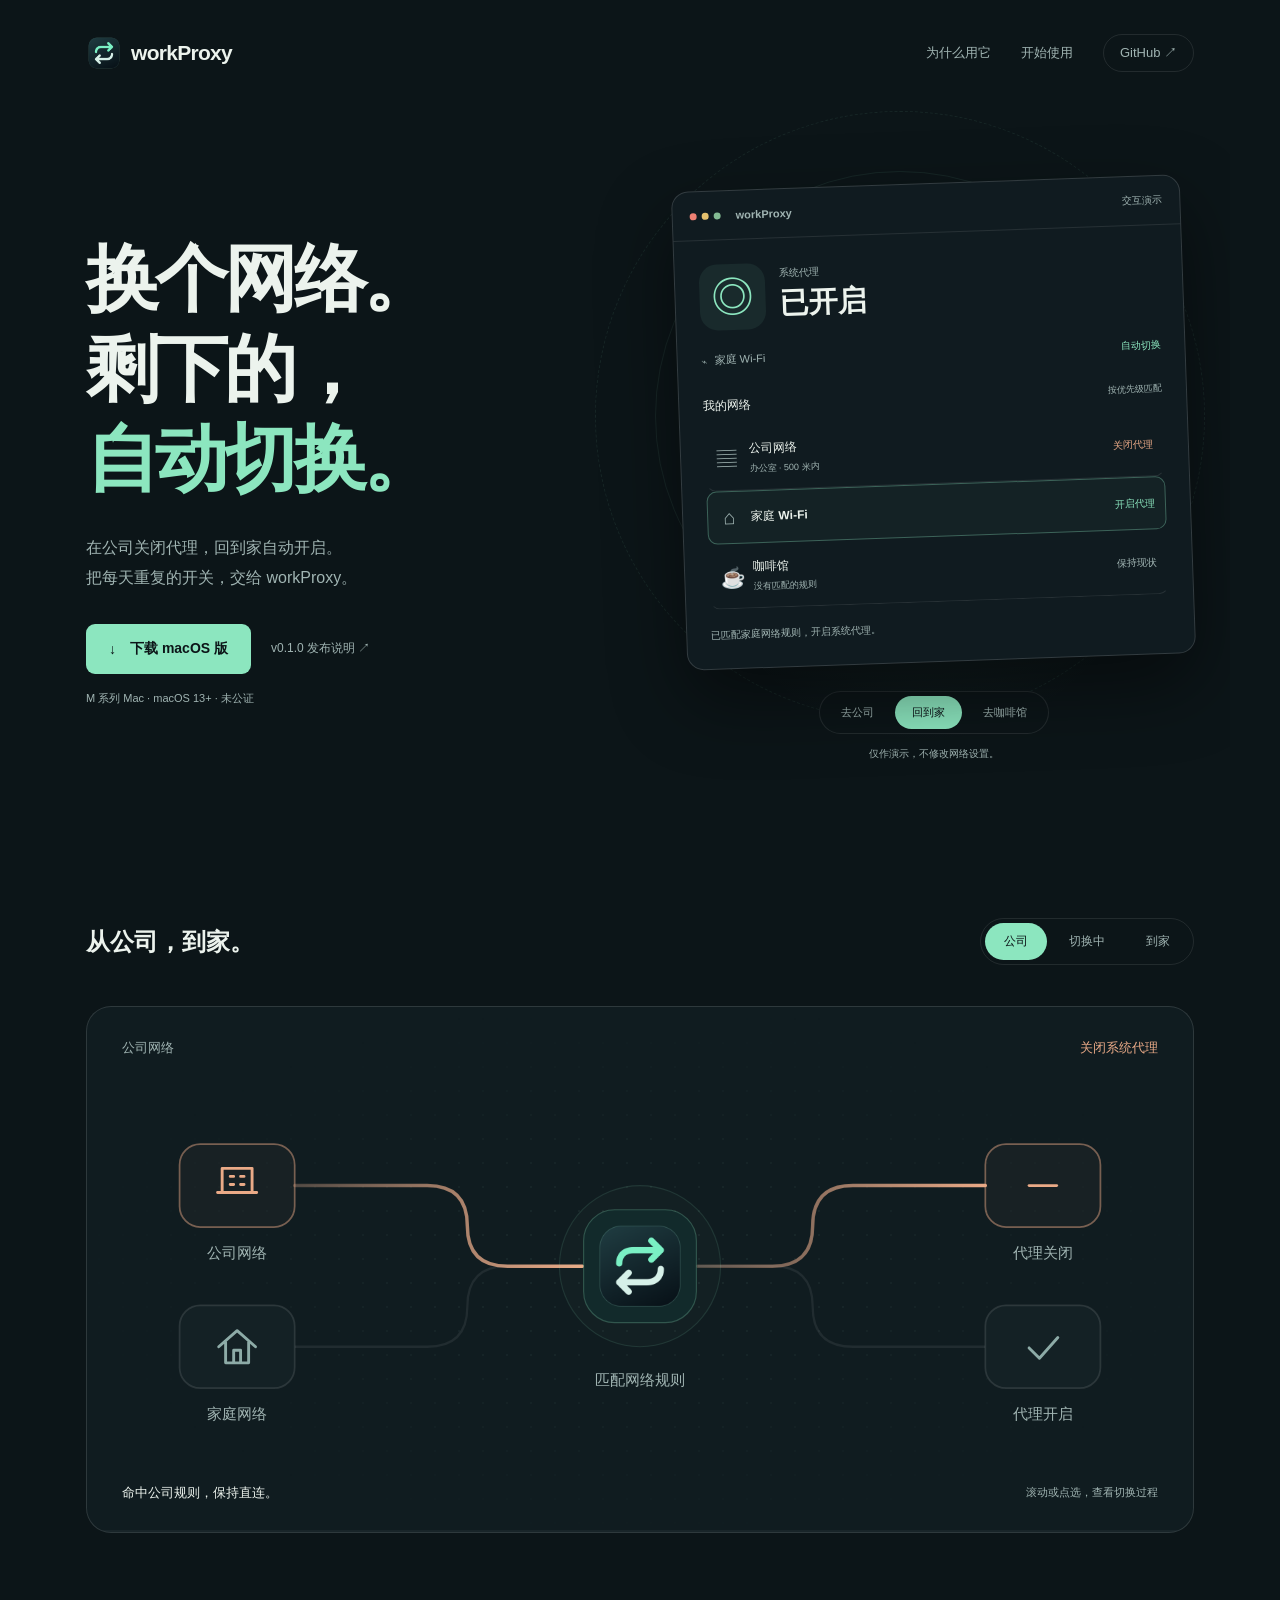
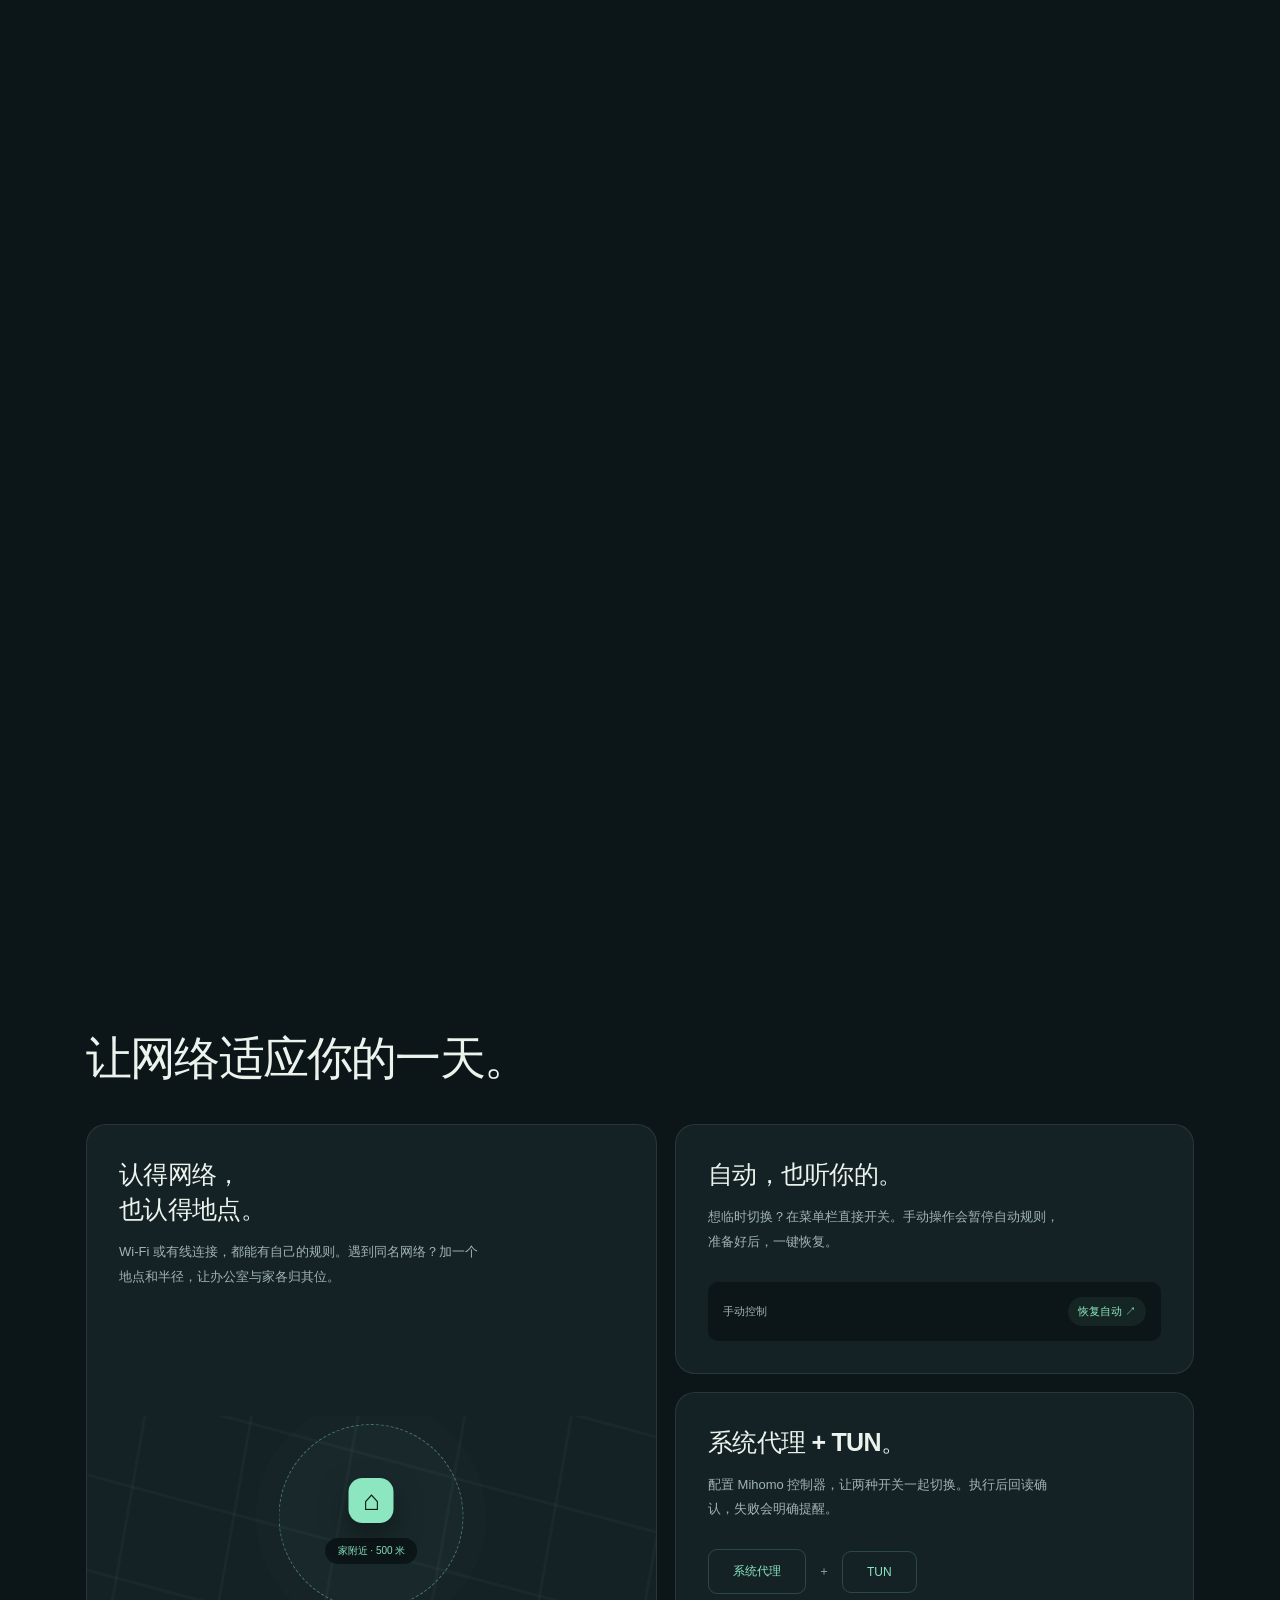
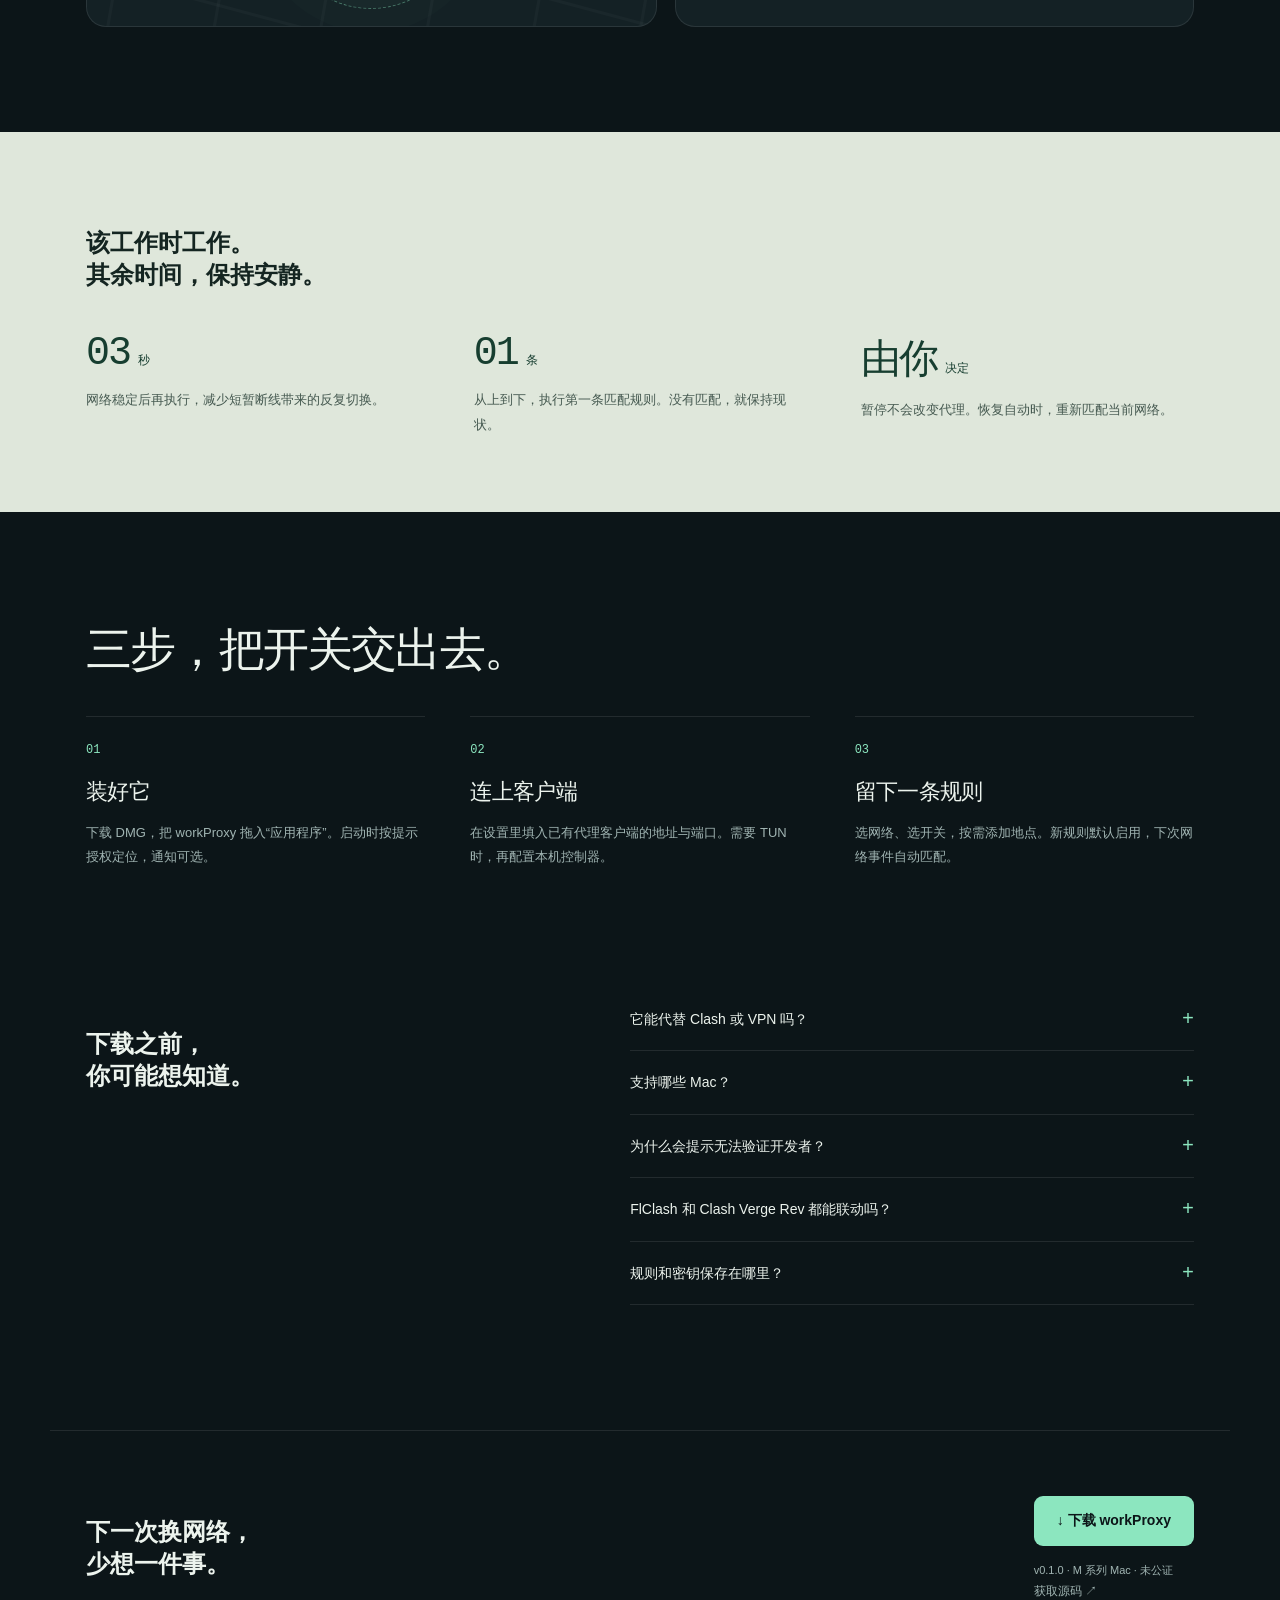
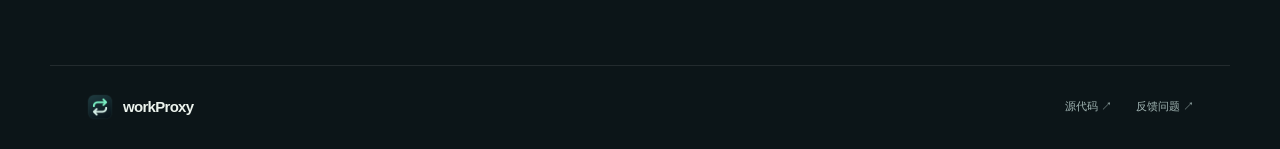
==== site/index.html @ 4f40538f "feat: add scroll-driven network switching illustration" ====
<!doctype html>
<html lang="zh-CN">
<head>
<meta charset="utf-8">
<meta name="viewport" content="width=device-width, initial-scale=1">
<meta name="theme-color" content="#0c1518">
<meta name="description" content="workProxy：按 Wi-Fi、有线网络与地点规则自动切换 macOS 系统代理。原生菜单栏工具，支持可选 Mihomo TUN 联动。">
<meta property="og:title" content="workProxy — 换个网络，代理自动切换">
<meta property="og:description" content="从公司到家，把重复的代理开关交给 Mac。">
<meta property="og:type" content="website">
<title>workProxy — 换个网络，代理自动切换</title>
<link rel="icon" href="./icon.png">
<link rel="stylesheet" href="./style.css">
<script src="./app.js" defer></script>
</head>
<body>
<a class="skip" href="#main">跳至正文</a>
<header class="nav wrap">
<a class="brand" href="./"><img src="./icon.png" width="36" height="36" alt="">workProxy</a>
<nav aria-label="主导航"><a href="#features">为什么用它</a><a href="#start">开始使用</a><a class="github" href="https://github.com/sawyerfeng/workProxy">GitHub <span aria-hidden="true">↗</span></a></nav>
</header>
<main id="main">
<section class="hero wrap">
<div class="hero-copy">

<h1>换个网络。<br>剩下的，<br><em>自动切换。</em></h1>
<p class="intro">在公司关闭代理，回到家自动开启。<br>把每天重复的开关，交给 workProxy。</p>
<div class="actions"><a class="button primary" href="https://github.com/sawyerfeng/workProxy/releases/download/v0.1.0/workProxy-0.1.0-macos-arm64.dmg"><span aria-hidden="true">↓</span> 下载 macOS 版</a><a class="text-link" href="https://github.com/sawyerfeng/workProxy/releases/tag/v0.1.0">v0.1.0 发布说明 ↗</a></div>
<p class="download-note">M 系列 Mac · macOS 13+ · 未公证</p>
</div>
<div class="hero-demo">
<div class="orbit orbit-one"></div><div class="orbit orbit-two"></div>
<div class="app-window">
<div class="window-title"><span class="traffic" aria-hidden="true"><i></i><i></i><i></i></span><span>workProxy</span><span class="demo-tag">交互演示</span></div>
<div class="window-content">
<div class="connection">
<div class="network-symbol" aria-hidden="true">◎</div>
<div><span class="tiny">系统代理</span><strong id="proxy-state" aria-live="polite">已开启</strong></div>

</div>
<div class="network-line"><span aria-hidden="true">⌁</span> <span id="network-name">家庭 Wi-Fi</span><span class="automatic">自动切换</span></div>
<div class="rules-title"><span>我的网络</span><span>按优先级匹配</span></div>
<div class="rule" data-rule="office"><span class="rule-icon" aria-hidden="true">▤</span><div><strong>公司网络</strong><small>办公室 · 500 米内</small></div><span class="rule-action off">关闭代理</span></div>
<div class="rule active" data-rule="home"><span class="rule-icon" aria-hidden="true">⌂</span><div><strong>家庭 Wi-Fi</strong></div><span class="rule-action">开启代理</span></div>
<div class="rule" data-rule="cafe"><span class="rule-icon" aria-hidden="true">☕</span><div><strong>咖啡馆</strong><small>没有匹配的规则</small></div><span class="rule-action neutral">保持现状</span></div>
<div class="demo-result" id="demo-result">已匹配家庭网络规则，开启系统代理。</div>
</div>
</div>
<div class="scene-picker" role="group" aria-label="切换演示网络">
<button data-scene="office" aria-pressed="false">去公司</button><button data-scene="home" aria-pressed="true">回到家</button><button data-scene="cafe" aria-pressed="false">去咖啡馆</button>
</div>
<p class="demo-note">仅作演示，不修改网络设置。</p>
</div>
</section>
<section class="journey" aria-label="网络自动切换过程">
<div class="journey-sticky wrap">
<div class="journey-heading"><h2>从公司，到家。</h2><div class="journey-controls" role="group" aria-label="演示阶段"><button data-phase="0" aria-pressed="true">公司</button><button data-phase="1" aria-pressed="false">切换中</button><button data-phase="2" aria-pressed="false">到家</button></div></div>
<div class="journey-panel" data-stage="0">
<div class="journey-grid" aria-hidden="true"></div>
<div class="journey-caption"><span id="journey-label">公司网络</span><strong id="journey-state" aria-live="polite">关闭系统代理</strong></div>
<svg class="route-diagram" viewBox="0 0 900 320" role="img" aria-label="网络连接经规则匹配，切换系统代理状态">
<defs>
<linearGradient id="route-mint"><stop stop-color="#8ce6bf" stop-opacity=".25"/><stop offset="1" stop-color="#8ce6bf"/></linearGradient>
<linearGradient id="route-coral"><stop stop-color="#eaaa87" stop-opacity=".25"/><stop offset="1" stop-color="#eaaa87"/></linearGradient>
</defs>
<g fill="none" stroke="#ffffff12" stroke-width="2">
<path d="M150 90H265Q300 90 300 125V125Q300 160 335 160H400"/>
<path d="M150 230H265Q300 230 300 195V195Q300 160 335 160H400"/>
<path d="M500 160H565Q600 160 600 125V125Q600 90 635 90H750"/>
<path d="M500 160H565Q600 160 600 195V195Q600 230 635 230H750"/>
</g>
<g fill="none" stroke-width="3" stroke-linecap="round">
<path class="route-lit office-route" pathLength="1" d="M150 90H265Q300 90 300 125V125Q300 160 335 160H400"/>
<path class="route-lit home-route" pathLength="1" d="M150 230H265Q300 230 300 195V195Q300 160 335 160H400"/>
<path class="route-lit off-route" pathLength="1" d="M500 160H565Q600 160 600 125V125Q600 90 635 90H750"/>
<path class="route-lit on-route" pathLength="1" d="M500 160H565Q600 160 600 195V195Q600 230 635 230H750"/>
</g>
<g class="diagram-node office-node"><rect x="50" y="54" width="100" height="72" rx="18"/><path d="M87 96V75H113V96M83 96H117M94 82H97M103 82H106M94 89H97M103 89H106"/><text x="100" y="153">公司网络</text></g>
<g class="diagram-node home-node"><rect x="50" y="194" width="100" height="72" rx="18"/><path d="M84 230L100 216L116 230M90 226V244H110V226M97 244V233H103V244"/><text x="100" y="293">家庭网络</text></g>
<circle class="core-halo" cx="450" cy="160" r="70"/>
<circle class="core-progress" cx="450" cy="160" r="68" pathLength="1"/>
<rect class="core-box" x="401" y="111" width="98" height="98" rx="27"/>
<image href="./icon.png" x="409" y="119" width="82" height="82"/>
<text class="core-label" x="450" y="263">匹配网络规则</text>
<g class="diagram-node off-node"><rect x="750" y="54" width="100" height="72" rx="18"/><path d="M788 90H812"/><text x="800" y="153">代理关闭</text></g>
<g class="diagram-node on-node"><rect x="750" y="194" width="100" height="72" rx="18"/><path d="M788 231L797 240L813 222"/><text x="800" y="293">代理开启</text></g>
</svg>
<div class="journey-bottom"><p id="journey-detail">命中公司规则，保持直连。</p><span>滚动或点选，查看切换过程</span></div>
<div class="journey-track"><span></span></div>
</div>
</div>
</section>
<section id="features" class="features wrap section">
<div class="section-heading"><h2>让网络适应你的一天。</h2></div>
<div class="feature-grid">
<article class="feature large"><h3>认得网络，<br>也认得地点。</h3><p>Wi-Fi 或有线连接，都能有自己的规则。遇到同名网络？加一个地点和半径，让办公室与家各归其位。</p><div class="map-art" aria-hidden="true"><div class="map-radius"></div><span class="map-pin">⌂</span><span class="map-label">家附近 · 500 米</span><span class="map-road road-a"></span><span class="map-road road-b"></span></div></article>
<article class="feature"><h3>自动，也听你的。</h3><p>想临时切换？在菜单栏直接开关。手动操作会暂停自动规则，准备好后，一键恢复。</p><div class="control-art" aria-hidden="true"><span>手动控制</span><span class="pill">恢复自动 ↗</span></div></article>
<article class="feature"><h3>系统代理 + TUN。</h3><p>配置 Mihomo 控制器，让两种开关一起切换。执行后回读确认，失败会明确提醒。</p><div class="tun-art" aria-hidden="true"><span>系统代理</span><i>＋</i><span>TUN</span></div></article>
</div>
</section>
<section class="quiet-band">
<div class="wrap quiet-content"><h2>该工作时工作。<br><span>其余时间，保持安静。</span></h2><div class="quiet-facts"><p><b>03<span>秒</span></b>网络稳定后再执行，减少短暂断线带来的反复切换。</p><p><b>01<span>条</span></b>从上到下，执行第一条匹配规则。没有匹配，就保持现状。</p><p><b>由你<span>决定</span></b>暂停不会改变代理。恢复自动时，重新匹配当前网络。</p></div></div>
</section>
<section id="start" class="section wrap start">
<div class="section-heading"><h2>三步，把开关交出去。</h2></div>
<ol class="steps"><li><span>01</span><h3>装好它</h3><p>下载 DMG，把 workProxy 拖入“应用程序”。启动时按提示授权定位，通知可选。</p></li><li><span>02</span><h3>连上客户端</h3><p>在设置里填入已有代理客户端的地址与端口。需要 TUN 时，再配置本机控制器。</p></li><li><span>03</span><h3>留下一条规则</h3><p>选网络、选开关，按需添加地点。新规则默认启用，下次网络事件自动匹配。</p></li></ol>
</section>
<section class="faq wrap section">
<div><h2>下载之前，<br>你可能想知道。</h2></div>
<div class="questions">
<details><summary>它能代替 Clash 或 VPN 吗？</summary><p>不能。workProxy 是开关与规则工具，需要配合已有代理客户端使用，不提供节点、订阅或代理服务器。</p></details>
<details><summary>支持哪些 Mac？</summary><p>当前 DMG 面向 Apple Silicon（M 系列），部署目标为 macOS 13+。Intel 可尝试源码构建，但尚未实机验证。最低系统版本、首次授权及真实 TUN 网络切换仍需更多实测。</p></details>
<details><summary>为什么会提示无法验证开发者？</summary><p>当前版本使用本机临时签名，没有 Developer ID 签名和 Apple 公证，首次打开可能被 macOS 拦截。请阅读发布说明，确认下载来源后再决定是否安装。</p></details>
<details><summary>FlClash 和 Clash Verge Rev 都能联动吗？</summary><p>使用通用 Mihomo HTTP API。需在客户端启用本机控制器，并填写正确密钥。Clash Verge Rev 尚未实机验证；客户端重启或重载可能覆盖运行状态，workProxy 不持续守护。系统代理与 TUN 的修改也不是原子操作。</p></details>
<details><summary>规则和密钥保存在哪里？</summary><p>保存在本机的 <code>~/Library/Application Support/workProxy/settings.json</code>。密钥以明文存储，不使用钥匙串，请勿分享该文件。地址搜索和地图使用 Apple 系统服务，需要联网。</p></details>
</div>
</section>
<section class="final-cta wrap"><div><h2>下一次换网络，<br>少想一件事。</h2></div><div><a class="button primary" href="https://github.com/sawyerfeng/workProxy/releases/download/v0.1.0/workProxy-0.1.0-macos-arm64.dmg">↓ 下载 workProxy</a><p class="download-note">v0.1.0 · M 系列 Mac · 未公证</p><a class="text-link" href="https://github.com/sawyerfeng/workProxy/releases/download/v0.1.0/workProxy-0.1.0-source.zip">获取源码 ↗</a></div></section>
</main>
<footer class="wrap"><a class="brand" href="./"><img src="./icon.png" width="28" height="28" alt="">workProxy</a><div><a href="https://github.com/sawyerfeng/workProxy/tree/master">源代码 ↗</a><a href="https://github.com/sawyerfeng/workProxy/issues">反馈问题 ↗</a></div></footer>
</body>
</html>
---- site/style.css ----
:root{color-scheme:dark;--bg:#0c1518;--panel:#142125;--ink:#ecf3ed;--muted:#a0b4b2;--mint:#8ce6bf;--line:#ffffff18;--orange:#eaaa87}
*{box-sizing:border-box}html{scroll-behavior:smooth;scroll-padding-top:30px}body{margin:0;background:var(--bg);color:var(--ink);font-family:-apple-system,BlinkMacSystemFont,"Segoe UI","PingFang SC","Microsoft YaHei",sans-serif;-webkit-font-smoothing:antialiased}a{color:inherit;text-decoration:none}button{font:inherit;cursor:pointer}button,a,summary{-webkit-tap-highlight-color:transparent}a:focus-visible,button:focus-visible,summary:focus-visible{outline:2px solid var(--mint);outline-offset:6px}button:disabled{cursor:wait}::selection{background:var(--mint);color:var(--bg)}.wrap{max-width:1180px;margin:auto;padding-left:36px;padding-right:36px}.skip{position:absolute;top:-60px;left:20px;background:var(--mint);color:var(--bg);padding:12px;z-index:10}.skip:focus{top:12px}
.nav{height:106px;display:flex;align-items:center;justify-content:space-between}.brand{display:flex;align-items:center;gap:9px;font-size:21px;font-weight:750;letter-spacing:-.7px}.brand img{border-radius:9px}.nav nav{display:flex;gap:30px;align-items:center;font-size:13px;color:var(--muted)}.nav a:hover,footer a:hover{color:var(--mint)}.github{border:1px solid var(--line);border-radius:30px;padding:9px 16px}
.hero{display:grid;grid-template-columns:1fr 1fr;gap:30px;align-items:center;padding-top:65px;padding-bottom:90px;overflow:hidden}h1{font-size:clamp(48px,5.7vw,76px);font-weight:650;letter-spacing:-3.8px;line-height:1.24;margin:0}h1 em{font-style:normal;color:var(--mint)}.intro{color:var(--muted);font-size:16px;line-height:1.9;margin:28px 0 30px}.actions{display:flex;gap:20px;align-items:center;flex-wrap:wrap}.button{display:inline-flex;justify-content:center;align-items:center;gap:14px;border-radius:9px;padding:16px 23px;font-size:14px;font-weight:650;transition:transform .2s,background .2s}.primary{background:var(--mint);color:var(--bg)}.primary:hover{transform:translateY(-3px);background:#b2f2d4}.text-link{font-size:12px;color:var(--muted)}.text-link:hover{color:var(--mint)}.download-note{color:var(--muted);font-size:11px;margin:15px 0 0;line-height:1.8}
.hero-demo{position:relative;padding:42px 6px 0 24px}.orbit{position:absolute;border:1px solid #8ce6bf15;border-radius:50%;width:490px;height:490px;top:0;left:0;z-index:-1}.orbit-two{width:610px;height:610px;left:-60px;top:-60px;border-style:dashed}.hero-demo:before{content:"";position:absolute;inset:0;background:radial-gradient(ellipse,#8ce6bf12,transparent 65%);z-index:-1}.app-window{background:#101b20;border:1px solid #ffffff25;border-radius:17px;box-shadow:0 30px 75px #0007;transform:rotate(-2deg)}.window-title{display:flex;align-items:center;padding:17px;border-bottom:1px solid var(--line);gap:15px;font-size:11px;font-weight:600;color:var(--muted)}.traffic{display:flex;gap:5px}.traffic i{width:7px;height:7px;background:#ee8073;border-radius:50%}.traffic i:nth-child(2){background:#e5c16e}.traffic i:nth-child(3){background:#83bb93}.demo-tag{margin-left:auto;font-weight:400;font-size:10px}.window-content{padding:24px}.connection{display:flex;align-items:center;gap:14px}.network-symbol{font-size:42px;font-weight:200;background:#8ce6bf12;color:var(--mint);width:66px;height:66px;display:grid;place-items:center;border-radius:18px}.tiny{font-size:10px;color:var(--muted);display:block;margin-bottom:4px}.connection strong{font-size:29px;font-weight:600}.network-line{display:flex;gap:7px;align-items:center;margin:22px 0 30px;color:var(--muted);font-size:11px}.automatic{margin-left:auto;font-size:10px;color:var(--mint)}.rules-title{display:flex;justify-content:space-between;font-size:12px;margin-bottom:12px}.rules-title span:last-child{color:var(--muted);font-size:9px}.rule{display:flex;gap:11px;align-items:center;border:1px solid transparent;border-bottom-color:var(--line);padding:14px 10px;border-radius:10px;transition:background .25s,border-color .25s}.rule.active{background:#8ce6bf09;border-color:#8ce6bf55}.rule-icon{color:var(--muted);font-size:20px;width:22px;text-align:center}.rule strong{font-size:12px;display:block;font-weight:550}.rule small{font-size:9px;color:var(--muted);display:block;margin-top:5px}.rule-action{font-size:10px;color:var(--mint);margin-left:auto;white-space:nowrap}.rule-action.off{color:var(--orange)}.rule-action.neutral{color:var(--muted)}.demo-result{font-size:10px;line-height:1.8;color:var(--muted);padding-top:17px;min-height:35px}.scene-picker{display:flex;justify-content:center;gap:4px;margin:29px auto 0;width:max-content;border:1px solid var(--line);border-radius:30px;background:var(--bg);padding:4px}.scene-picker button{background:none;border:0;border-radius:24px;padding:9px 17px;font-size:11px;color:var(--muted)}.scene-picker button[aria-pressed=true]{background:var(--mint);color:var(--bg)}.demo-note{text-align:center;font-size:10px;color:var(--muted);margin-top:13px}
.section{padding-top:105px;padding-bottom:105px}.section-heading{margin-bottom:42px}.section-heading h2{font-size:clamp(30px,3.7vw,46px);letter-spacing:-1.8px;font-weight:550;line-height:1.4;margin:0}.section-heading>p{font-size:14px;color:var(--muted);margin-top:18px}.feature-grid{display:grid;grid-template-columns:1.1fr 1fr;gap:18px}.feature{background:var(--panel);border:1px solid var(--line);border-radius:20px;padding:32px;overflow:hidden}.feature.large{grid-row:span 2;position:relative;padding-bottom:235px}h3{font-size:25px;letter-spacing:-.7px;line-height:1.4;margin:20px 0 13px;font-weight:550}.feature p{color:var(--muted);font-size:13px;line-height:1.9;margin:0;max-width:360px}.control-art{display:flex;justify-content:space-between;align-items:center;margin-top:27px;background:var(--bg);padding:15px;border-radius:10px;font-size:11px;color:var(--muted)}.pill{border-radius:20px;background:#8ce6bf12;color:var(--mint);padding:7px 10px}.tun-art{display:flex;gap:12px;align-items:center;margin-top:27px;color:var(--mint);font-size:12px}.tun-art span{border:1px solid #8ce6bf33;border-radius:9px;padding:13px 24px}.tun-art i{color:var(--muted);font-style:normal}.map-art{position:absolute;left:0;right:0;bottom:0;height:210px;overflow:hidden;background:repeating-linear-gradient(15deg,transparent 0 52px,#ffffff07 53px 55px,transparent 56px 92px),repeating-linear-gradient(100deg,transparent 0 55px,#ffffff07 56px 58px,transparent 59px 105px)}.map-radius{position:absolute;width:185px;height:185px;left:50%;top:8px;transform:translateX(-50%);border-radius:50%;border:1px dashed #8ce6bf66;background:#8ce6bf0b;box-shadow:0 0 0 23px #8ce6bf04}.map-pin{position:absolute;left:50%;top:62px;transform:translateX(-50%);display:grid;place-items:center;width:45px;height:45px;border-radius:14px;background:var(--mint);color:var(--bg);font-size:28px;box-shadow:0 12px 30px #0006;z-index:2}.map-label{position:absolute;left:50%;top:122px;transform:translateX(-50%);font-size:10px;background:var(--bg);padding:6px 12px;border-radius:20px;color:var(--mint)}.quiet-band{background:#dfe7db;color:#142521}.quiet-content{padding-top:75px;padding-bottom:75px}.quiet-content .quiet-content h2 span{color:#617269}.quiet-facts{display:grid;grid-template-columns:repeat(3,1fr);gap:55px;margin-top:40px}.quiet-facts p{font-size:13px;line-height:1.9;color:#465a51;margin:0}.quiet-facts b{display:block;font:400 40px ui-monospace,monospace;color:#173e30;margin-bottom:12px;letter-spacing:-2px}.quiet-facts b span{font:12px -apple-system,sans-serif;letter-spacing:0;margin-left:8px}.steps{list-style:none;padding:0;display:grid;grid-template-columns:repeat(3,1fr);gap:45px;margin:0}.steps li{border-top:1px solid var(--line);padding-top:22px}.steps li>span{font:12px ui-monospace,monospace;color:var(--mint)}.steps h3{font-size:22px}.steps p{font-size:13px;color:var(--muted);line-height:1.9}.faq{display:grid;grid-template-columns:.85fr 1fr;gap:65px;padding-top:20px}.faq .questions details{border-bottom:1px solid var(--line);padding:0 0 20px;margin-bottom:20px}.questions summary{font-size:14px;cursor:pointer;line-height:1.6;list-style:none;position:relative;padding-right:26px}.questions summary::-webkit-details-marker{display:none}.questions summary:after{content:"+";position:absolute;right:0;color:var(--mint);font:20px ui-monospace,monospace}.questions details[open] summary:after{content:"−"}.questions p{color:var(--muted);font-size:12px;line-height:1.9;margin-bottom:0}code{overflow-wrap:anywhere;font-size:11px}.final-cta{display:flex;align-items:center;justify-content:space-between;gap:40px;padding-top:65px;padding-bottom:65px;border-top:1px solid var(--line)}.final-cta .final-cta .text-link{display:inline-block;margin-top:18px}footer{display:flex;justify-content:space-between;align-items:center;gap:20px;padding-top:27px!important;padding-bottom:27px!important;border-top:1px solid var(--line);font-size:11px;color:var(--muted)}footer .brand{font-size:15px;color:var(--ink)}footer>div{display:flex;gap:24px}
@media(min-width:1400px){.hero{padding-top:85px;padding-bottom:110px}}
@media(max-width:900px){.hero{gap:12px}.hero-demo{padding-left:0}.window-content{padding:17px}.connection strong{font-size:24px}.rule{padding-left:5px;padding-right:5px}.rule-action{font-size:9px}.actions{gap:14px}.feature{padding:25px}.quiet-facts{gap:28px}.faq{gap:30px}}
@media(max-width:700px){.wrap{padding-left:23px;padding-right:23px}.nav{height:80px}.nav nav{gap:15px}.nav nav>a:not(.github){display:none}.hero{grid-template-columns:1fr;padding-top:45px;padding-bottom:55px;gap:45px}h1{font-size:58px;letter-spacing:-3px}.hero-copy{max-width:480px}.hero-demo{max-width:460px;width:100%;margin:auto;padding:35px 7px 0}.window-content{padding:23px}.section{padding-top:65px;padding-bottom:65px}.feature-grid{grid-template-columns:1fr}.feature.large{grid-row:auto;padding-bottom:235px}.feature{padding:27px}.quiet-content{padding-top:55px;padding-bottom:55px}.quiet-facts{grid-template-columns:1fr;gap:27px}.quiet-facts p{max-width:400px}.quiet-facts b{font-size:33px;margin-bottom:5px}.steps{grid-template-columns:1fr;gap:25px}.steps h3{margin-top:12px}.faq{grid-template-columns:1fr;gap:32px;padding-top:5px}.final-cta{align-items:flex-start;flex-direction:column;padding-top:45px;padding-bottom:45px;gap:30px}footer{flex-wrap:wrap}.orbit{display:none}.intro{font-size:15px}}
@media(prefers-reduced-motion:reduce){html{scroll-behavior:auto}*,*:before,*:after{transition:none!important;animation:none!important}}

.feature h3{margin-top:0}.hero-demo{padding-top:12px}.section-heading{margin-bottom:34px}

.journey{height:180vh;position:relative;margin:10px 0 30px}
.journey-sticky{position:sticky;top:8vh;padding-top:35px;padding-bottom:35px}
.journey-heading{display:flex;align-items:center;justify-content:space-between;gap:20px;margin-bottom:28px}
.journey-controls{display:flex;gap:3px;padding:4px;border:1px solid var(--line);border-radius:30px}
.journey-controls button{border:0;background:transparent;color:var(--muted);font-size:12px;padding:10px 19px;border-radius:24px}
.journey-controls button[aria-pressed=true]{background:var(--mint);color:var(--bg)}
.journey-panel{position:relative;isolation:isolate;overflow:hidden;background:#101c20;border:1px solid #ffffff20;border-radius:25px;padding:32px 35px 0;--progress:0;--incoming:0;--outgoing:0}
.journey-grid{position:absolute;inset:0;z-index:-1;opacity:.3;background-image:radial-gradient(#87b6a94d 1px,transparent 1px);background-size:24px 24px;mask-image:radial-gradient(ellipse,#000,transparent 75%)}
.journey-caption{display:flex;justify-content:space-between;gap:12px;font-size:13px;color:var(--muted)}
.journey-caption strong{color:var(--orange);font-weight:500}
.route-diagram{display:block;width:100%;height:auto;margin:25px 0 15px;overflow:visible}
.route-lit{stroke-dasharray:1;stroke-dashoffset:1;transition:stroke-dashoffset .65s ease,opacity .4s}
.office-route,.off-route{stroke:url(#route-coral);stroke-dashoffset:0}
.home-route,.on-route{stroke:url(#route-mint)}
.diagram-node rect{fill:#142125;stroke:#ffffff1c;stroke-width:1.5;transition:stroke .5s,fill .5s}
.diagram-node path{fill:none;stroke:#8daba7;stroke-width:2.5;stroke-linecap:round;stroke-linejoin:round;transition:stroke .5s}
.diagram-node text,.core-label{fill:var(--muted);font:13px -apple-system,BlinkMacSystemFont,"PingFang SC",sans-serif;text-anchor:middle}
.core-halo{fill:#8ce6bf05;stroke:#8ce6bf20;stroke-width:1}
.core-progress{fill:none;stroke:var(--mint);stroke-width:2;stroke-dasharray:1;stroke-dashoffset:calc(1 - var(--progress));transform:rotate(-90deg);transform-origin:450px 160px;transition:stroke-dashoffset .45s}
.core-box{fill:#122a2b;stroke:#8ce6bf40;stroke-width:1}
.journey-panel[data-stage="0"] .office-node rect,.journey-panel[data-stage="0"] .off-node rect{stroke:#eaaa8777;fill:#eaaa8709}
.journey-panel[data-stage="0"] .office-node path,.journey-panel[data-stage="0"] .off-node path{stroke:var(--orange)}
.journey-panel:not([data-stage="0"]) .office-route,.journey-panel:not([data-stage="0"]) .off-route{stroke-dashoffset:1;opacity:.15}
.journey-panel:not([data-stage="0"]) .home-route{stroke-dashoffset:calc(1 - var(--incoming))}
.journey-panel[data-stage="2"] .on-route{stroke-dashoffset:calc(1 - var(--outgoing))}
.journey-panel:not([data-stage="0"]) .home-node rect,.journey-panel[data-stage="2"] .on-node rect{stroke:#8ce6bf88;fill:#8ce6bf0c}
.journey-panel:not([data-stage="0"]) .home-node path,.journey-panel[data-stage="2"] .on-node path{stroke:var(--mint)}
.journey-panel[data-stage="1"] .journey-caption strong{color:var(--muted)}
.journey-panel[data-stage="2"] .journey-caption strong{color:var(--mint)}
.journey-bottom{display:flex;justify-content:space-between;gap:20px;align-items:center;padding:13px 0 23px;min-height:65px}
.journey-bottom p{font-size:13px;margin:0;color:var(--ink)}.journey-bottom span{font-size:11px;color:var(--muted)}
.journey-track{height:2px;background:#ffffff0a;margin:0 -35px}
.journey-track span{display:block;height:100%;background:var(--mint);width:calc(var(--progress) * 100%);transition:width .3s}
@media(max-width:700px){.journey{height:auto;margin:30px 0}.journey-sticky{position:static;padding-top:20px;padding-bottom:20px}.journey-heading{align-items:flex-start;flex-direction:column;gap:18px}.journey-panel{padding:23px 12px 0;border-radius:18px}.journey-caption{font-size:11px}.route-diagram{width:calc(100% + 12px);margin:32px -6px 20px}.diagram-node text,.core-label{font-size:24px}.journey-bottom{align-items:flex-start;flex-direction:column;gap:9px;padding:12px 6px 20px}.journey-bottom p{font-size:12px}.journey-bottom span{font-size:10px}.journey-track{margin:0 -12px}}
@media(prefers-reduced-motion:reduce){.journey{height:auto}.journey-sticky{position:static}}
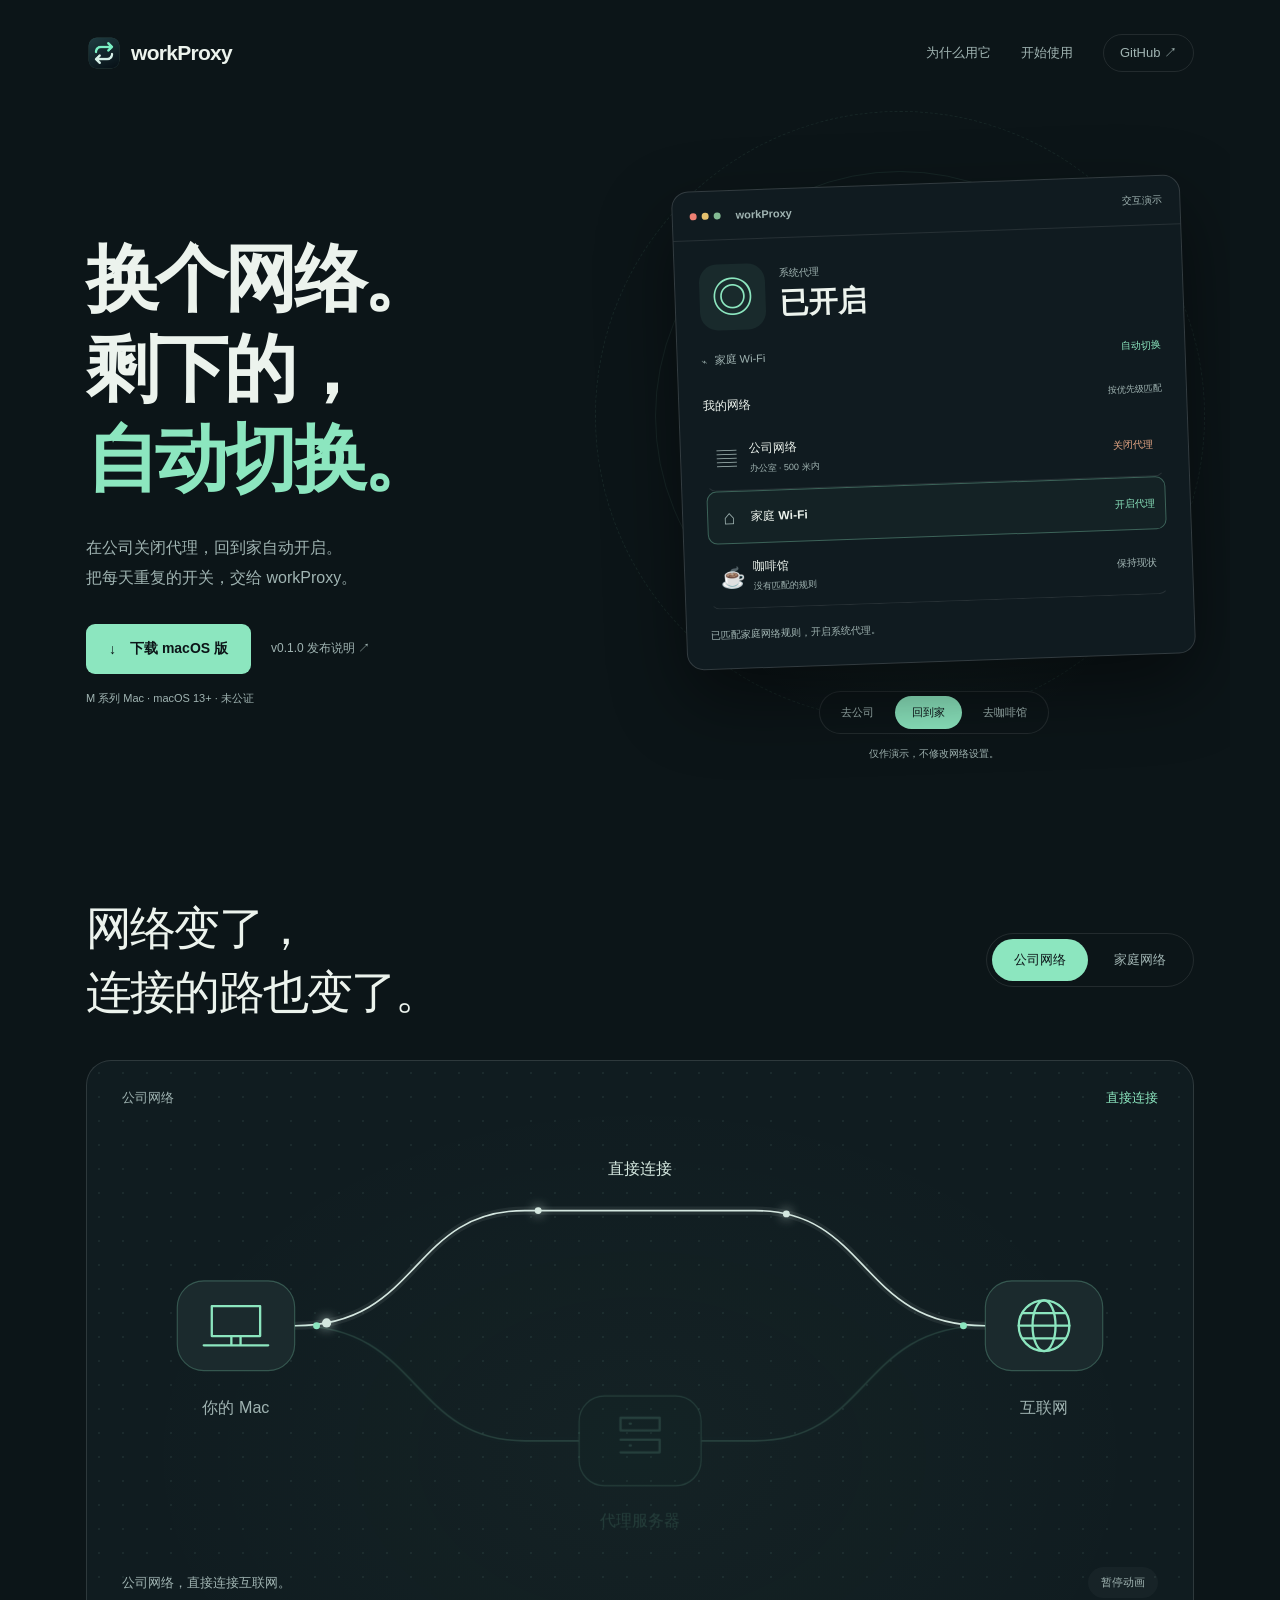
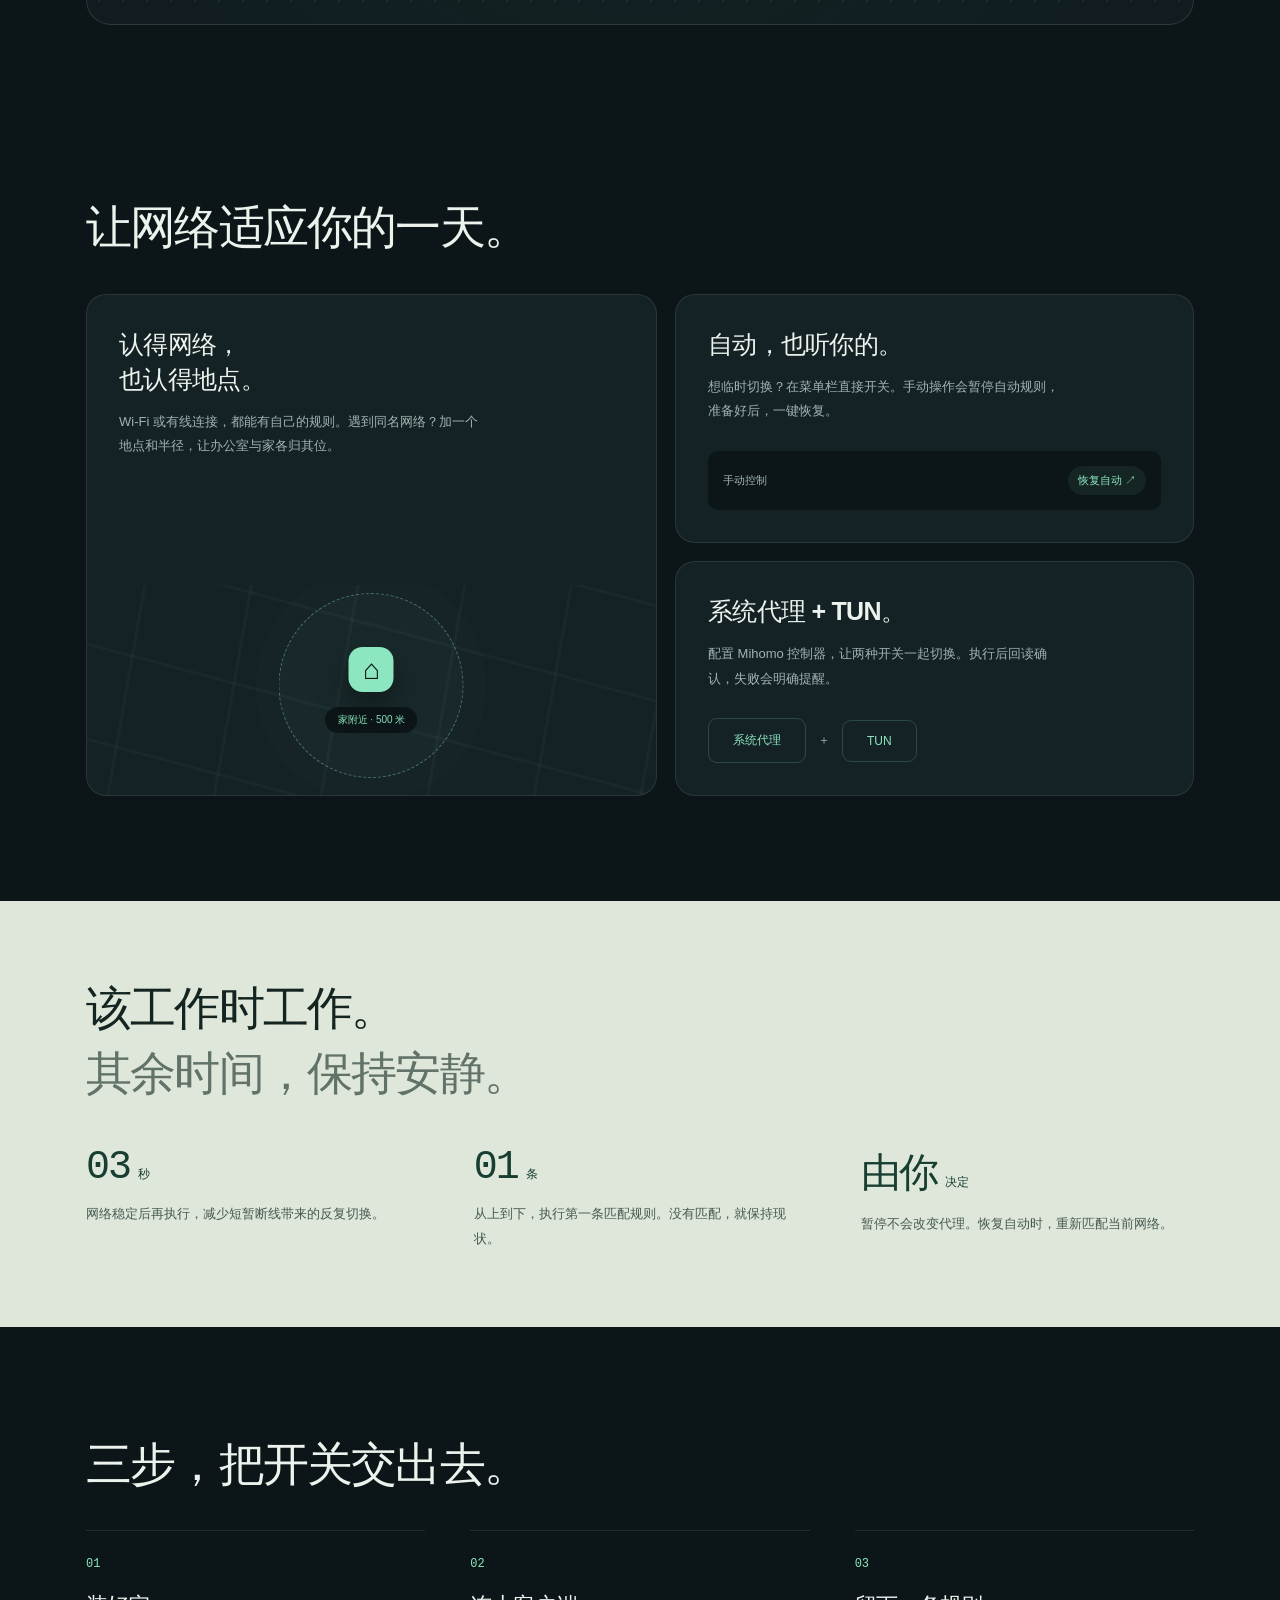
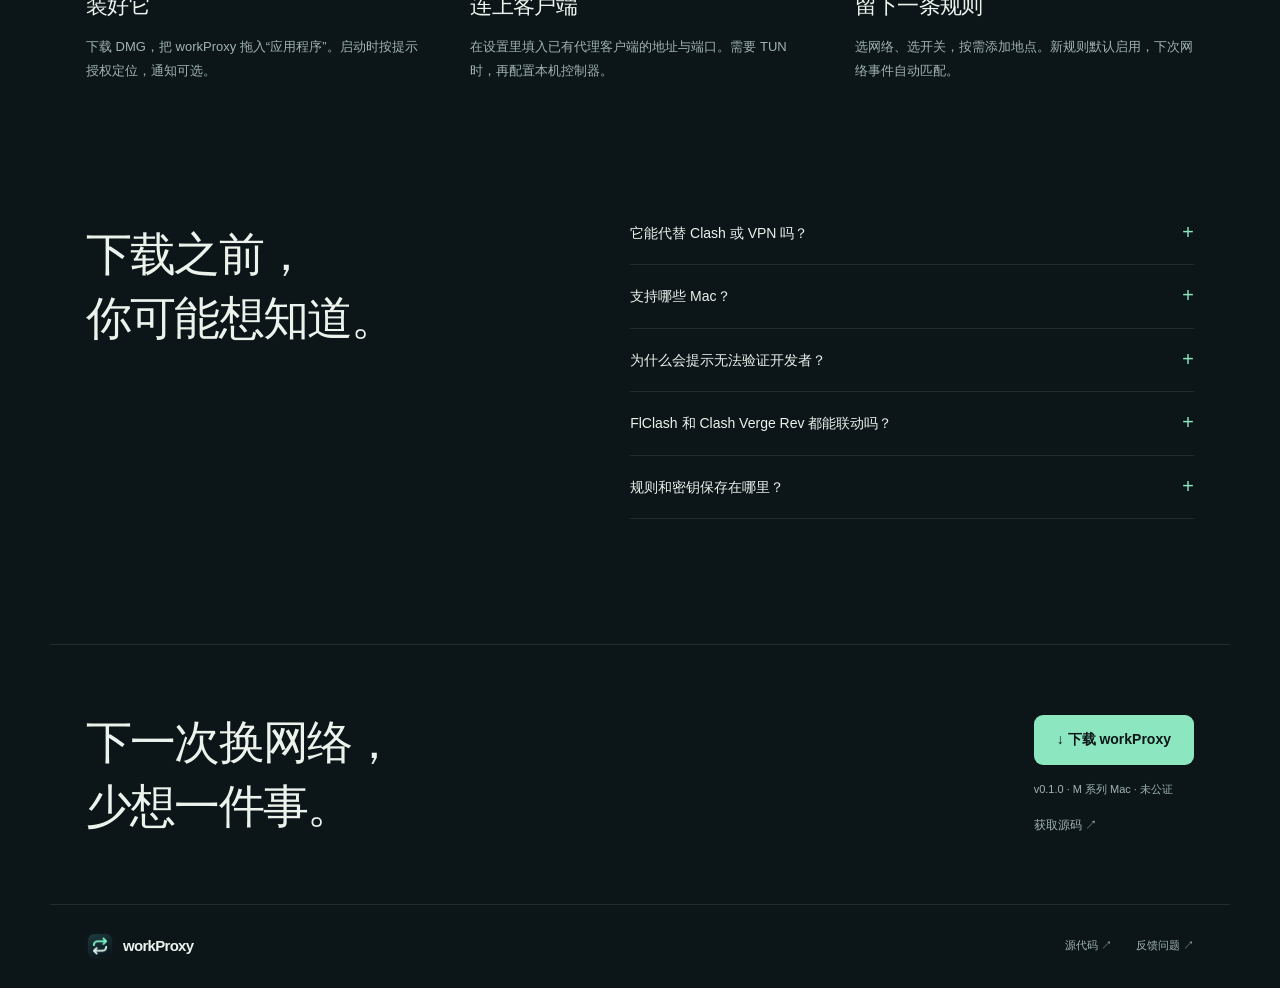
==== commit 80f9343e: "design: show direct and proxied routes with flowing packets" ====
--- a/site/index.html
+++ b/site/index.html
@@ -52,42 +52,35 @@
 <p class="demo-note">仅作演示，不修改网络设置。</p>
 </div>
 </section>
-<section class="journey" aria-label="网络自动切换过程">
-<div class="journey-sticky wrap">
-<div class="journey-heading"><h2>从公司，到家。</h2><div class="journey-controls" role="group" aria-label="演示阶段"><button data-phase="0" aria-pressed="true">公司</button><button data-phase="1" aria-pressed="false">切换中</button><button data-phase="2" aria-pressed="false">到家</button></div></div>
-<div class="journey-panel" data-stage="0">
+<section class="journey wrap section" aria-label="网络线路演示">
+<div class="journey-heading"><h2>网络变了，<br>连接的路也变了。</h2><div class="journey-controls" role="group" aria-label="选择演示网络"><button data-route="direct" aria-pressed="true">公司网络</button><button data-route="proxy" aria-pressed="false">家庭网络</button></div></div>
+<div class="journey-panel" data-route="direct">
 <div class="journey-grid" aria-hidden="true"></div>
-<div class="journey-caption"><span id="journey-label">公司网络</span><strong id="journey-state" aria-live="polite">关闭系统代理</strong></div>
-<svg class="route-diagram" viewBox="0 0 900 320" role="img" aria-label="网络连接经规则匹配，切换系统代理状态">
+<div class="journey-caption"><span id="journey-label">公司网络</span><strong id="journey-state" aria-live="polite">直接连接</strong></div>
+<svg class="route-diagram" viewBox="0 0 900 400" role="img" aria-label="电脑可以直接连接互联网，也可以经过代理服务器连接互联网">
 <defs>
-<linearGradient id="route-mint"><stop stop-color="#8ce6bf" stop-opacity=".25"/><stop offset="1" stop-color="#8ce6bf"/></linearGradient>
-<linearGradient id="route-coral"><stop stop-color="#eaaa87" stop-opacity=".25"/><stop offset="1" stop-color="#eaaa87"/></linearGradient>
+<path id="direct-path" d="M150 190C260 190 250 90 350 90H550C650 90 640 190 750 190"/>
+<path id="proxy-path" d="M150 190C260 190 250 290 350 290H550C650 290 640 190 750 190"/>
 </defs>
-<g fill="none" stroke="#ffffff12" stroke-width="2">
-<path d="M150 90H265Q300 90 300 125V125Q300 160 335 160H400"/>
-<path d="M150 230H265Q300 230 300 195V195Q300 160 335 160H400"/>
-<path d="M500 160H565Q600 160 600 125V125Q600 90 635 90H750"/>
-<path d="M500 160H565Q600 160 600 195V195Q600 230 635 230H750"/>
+<g class="connection-track direct-track"><use href="#direct-path" class="route-base"/><use href="#direct-path" class="route-glow"/>
+<circle class="packet" r="4"><animateMotion dur="4s" repeatCount="indefinite"><mpath href="#direct-path"/></animateMotion></circle>
+<circle class="packet" r="3" opacity=".6"><animateMotion dur="4s" begin="-1.3s" repeatCount="indefinite"><mpath href="#direct-path"/></animateMotion></circle>
+<circle class="packet" r="3" opacity=".35"><animateMotion dur="4s" begin="-2.6s" repeatCount="indefinite"><mpath href="#direct-path"/></animateMotion></circle>
+<text x="450" y="58">直接连接</text>
 </g>
-<g fill="none" stroke-width="3" stroke-linecap="round">
-<path class="route-lit office-route" pathLength="1" d="M150 90H265Q300 90 300 125V125Q300 160 335 160H400"/>
-<path class="route-lit home-route" pathLength="1" d="M150 230H265Q300 230 300 195V195Q300 160 335 160H400"/>
-<path class="route-lit off-route" pathLength="1" d="M500 160H565Q600 160 600 125V125Q600 90 635 90H750"/>
-<path class="route-lit on-route" pathLength="1" d="M500 160H565Q600 160 600 195V195Q600 230 635 230H750"/>
+<g class="connection-track proxy-track"><use href="#proxy-path" class="route-base"/><use href="#proxy-path" class="route-glow"/>
+<circle class="packet" r="4"><animateMotion dur="5s" repeatCount="indefinite"><mpath href="#proxy-path"/></animateMotion></circle>
+<circle class="packet" r="3" opacity=".6"><animateMotion dur="5s" begin="-1.7s" repeatCount="indefinite"><mpath href="#proxy-path"/></animateMotion></circle>
+<circle class="packet" r="3" opacity=".35"><animateMotion dur="5s" begin="-3.4s" repeatCount="indefinite"><mpath href="#proxy-path"/></animateMotion></circle>
+<g class="proxy-server"><rect x="397" y="251" width="106" height="78" rx="22"/>
+<path d="M433 270H467V281H433ZM433 289H467V300H433M441 275H442M441 294H442"/>
+<text x="450" y="364">代理服务器</text></g>
 </g>
-<g class="diagram-node office-node"><rect x="50" y="54" width="100" height="72" rx="18"/><path d="M87 96V75H113V96M83 96H117M94 82H97M103 82H106M94 89H97M103 89H106"/><text x="100" y="153">公司网络</text></g>
-<g class="diagram-node home-node"><rect x="50" y="194" width="100" height="72" rx="18"/><path d="M84 230L100 216L116 230M90 226V244H110V226M97 244V233H103V244"/><text x="100" y="293">家庭网络</text></g>
-<circle class="core-halo" cx="450" cy="160" r="70"/>
-<circle class="core-progress" cx="450" cy="160" r="68" pathLength="1"/>
-<rect class="core-box" x="401" y="111" width="98" height="98" rx="27"/>
-<image href="./icon.png" x="409" y="119" width="82" height="82"/>
-<text class="core-label" x="450" y="263">匹配网络规则</text>
-<g class="diagram-node off-node"><rect x="750" y="54" width="100" height="72" rx="18"/><path d="M788 90H812"/><text x="800" y="153">代理关闭</text></g>
-<g class="diagram-node on-node"><rect x="750" y="194" width="100" height="72" rx="18"/><path d="M788 231L797 240L813 222"/><text x="800" y="293">代理开启</text></g>
+<g class="endpoint computer"><rect x="48" y="151" width="102" height="78" rx="23"/><path d="M78 173H120V199H78ZM71 207H127M95 199V207M103 199V207"/><text x="99" y="266">你的 Mac</text></g>
+<g class="endpoint internet"><rect x="750" y="151" width="102" height="78" rx="23"/><circle cx="801" cy="190" r="22"/><ellipse cx="801" cy="190" rx="10" ry="22"/><path d="M779 190H823M782 179H820M782 201H820"/><text x="801" y="266">互联网</text></g>
+<circle class="junction" cx="169" cy="190" r="3"/><circle class="junction" cx="731" cy="190" r="3"/>
 </svg>
-<div class="journey-bottom"><p id="journey-detail">命中公司规则，保持直连。</p><span>滚动或点选，查看切换过程</span></div>
-<div class="journey-track"><span></span></div>
-</div>
+<div class="journey-bottom"><p id="journey-detail">公司网络，直接连接互联网。</p><button class="motion-toggle" aria-pressed="false" aria-label="暂停线路动画">暂停动画</button></div>
 </div>
 </section>
 <section id="features" class="features wrap section">
@@ -117,6 +110,6 @@
 </section>
 <section class="final-cta wrap"><div><h2>下一次换网络，<br>少想一件事。</h2></div><div><a class="button primary" href="https://github.com/sawyerfeng/workProxy/releases/download/v0.1.0/workProxy-0.1.0-macos-arm64.dmg">↓ 下载 workProxy</a><p class="download-note">v0.1.0 · M 系列 Mac · 未公证</p><a class="text-link" href="https://github.com/sawyerfeng/workProxy/releases/download/v0.1.0/workProxy-0.1.0-source.zip">获取源码 ↗</a></div></section>
 </main>
-<footer class="wrap"><a class="brand" href="./"><img src="./icon.png" width="28" height="28" alt="">workProxy</a><div><a href="https://github.com/sawyerfeng/workProxy/tree/master">源代码 ↗</a><a href="https://github.com/sawyerfeng/workProxy/issues">反馈问题 ↗</a></div></footer>
+<footer class="wrap"><a class="brand" href="./"><img src="./icon.png" width="28" height="28" alt="">workProxy</a><div><a href="https://github.com/sawyerfeng/workProxy/tree/main">源代码 ↗</a><a href="https://github.com/sawyerfeng/workProxy/issues">反馈问题 ↗</a></div></footer>
 </body>
 </html>
--- a/site/style.css
+++ b/site/style.css
@@ -3,46 +3,39 @@
 .nav{height:106px;display:flex;align-items:center;justify-content:space-between}.brand{display:flex;align-items:center;gap:9px;font-size:21px;font-weight:750;letter-spacing:-.7px}.brand img{border-radius:9px}.nav nav{display:flex;gap:30px;align-items:center;font-size:13px;color:var(--muted)}.nav a:hover,footer a:hover{color:var(--mint)}.github{border:1px solid var(--line);border-radius:30px;padding:9px 16px}
 .hero{display:grid;grid-template-columns:1fr 1fr;gap:30px;align-items:center;padding-top:65px;padding-bottom:90px;overflow:hidden}h1{font-size:clamp(48px,5.7vw,76px);font-weight:650;letter-spacing:-3.8px;line-height:1.24;margin:0}h1 em{font-style:normal;color:var(--mint)}.intro{color:var(--muted);font-size:16px;line-height:1.9;margin:28px 0 30px}.actions{display:flex;gap:20px;align-items:center;flex-wrap:wrap}.button{display:inline-flex;justify-content:center;align-items:center;gap:14px;border-radius:9px;padding:16px 23px;font-size:14px;font-weight:650;transition:transform .2s,background .2s}.primary{background:var(--mint);color:var(--bg)}.primary:hover{transform:translateY(-3px);background:#b2f2d4}.text-link{font-size:12px;color:var(--muted)}.text-link:hover{color:var(--mint)}.download-note{color:var(--muted);font-size:11px;margin:15px 0 0;line-height:1.8}
 .hero-demo{position:relative;padding:42px 6px 0 24px}.orbit{position:absolute;border:1px solid #8ce6bf15;border-radius:50%;width:490px;height:490px;top:0;left:0;z-index:-1}.orbit-two{width:610px;height:610px;left:-60px;top:-60px;border-style:dashed}.hero-demo:before{content:"";position:absolute;inset:0;background:radial-gradient(ellipse,#8ce6bf12,transparent 65%);z-index:-1}.app-window{background:#101b20;border:1px solid #ffffff25;border-radius:17px;box-shadow:0 30px 75px #0007;transform:rotate(-2deg)}.window-title{display:flex;align-items:center;padding:17px;border-bottom:1px solid var(--line);gap:15px;font-size:11px;font-weight:600;color:var(--muted)}.traffic{display:flex;gap:5px}.traffic i{width:7px;height:7px;background:#ee8073;border-radius:50%}.traffic i:nth-child(2){background:#e5c16e}.traffic i:nth-child(3){background:#83bb93}.demo-tag{margin-left:auto;font-weight:400;font-size:10px}.window-content{padding:24px}.connection{display:flex;align-items:center;gap:14px}.network-symbol{font-size:42px;font-weight:200;background:#8ce6bf12;color:var(--mint);width:66px;height:66px;display:grid;place-items:center;border-radius:18px}.tiny{font-size:10px;color:var(--muted);display:block;margin-bottom:4px}.connection strong{font-size:29px;font-weight:600}.network-line{display:flex;gap:7px;align-items:center;margin:22px 0 30px;color:var(--muted);font-size:11px}.automatic{margin-left:auto;font-size:10px;color:var(--mint)}.rules-title{display:flex;justify-content:space-between;font-size:12px;margin-bottom:12px}.rules-title span:last-child{color:var(--muted);font-size:9px}.rule{display:flex;gap:11px;align-items:center;border:1px solid transparent;border-bottom-color:var(--line);padding:14px 10px;border-radius:10px;transition:background .25s,border-color .25s}.rule.active{background:#8ce6bf09;border-color:#8ce6bf55}.rule-icon{color:var(--muted);font-size:20px;width:22px;text-align:center}.rule strong{font-size:12px;display:block;font-weight:550}.rule small{font-size:9px;color:var(--muted);display:block;margin-top:5px}.rule-action{font-size:10px;color:var(--mint);margin-left:auto;white-space:nowrap}.rule-action.off{color:var(--orange)}.rule-action.neutral{color:var(--muted)}.demo-result{font-size:10px;line-height:1.8;color:var(--muted);padding-top:17px;min-height:35px}.scene-picker{display:flex;justify-content:center;gap:4px;margin:29px auto 0;width:max-content;border:1px solid var(--line);border-radius:30px;background:var(--bg);padding:4px}.scene-picker button{background:none;border:0;border-radius:24px;padding:9px 17px;font-size:11px;color:var(--muted)}.scene-picker button[aria-pressed=true]{background:var(--mint);color:var(--bg)}.demo-note{text-align:center;font-size:10px;color:var(--muted);margin-top:13px}
-.section{padding-top:105px;padding-bottom:105px}.section-heading{margin-bottom:42px}.section-heading h2{font-size:clamp(30px,3.7vw,46px);letter-spacing:-1.8px;font-weight:550;line-height:1.4;margin:0}.section-heading>p{font-size:14px;color:var(--muted);margin-top:18px}.feature-grid{display:grid;grid-template-columns:1.1fr 1fr;gap:18px}.feature{background:var(--panel);border:1px solid var(--line);border-radius:20px;padding:32px;overflow:hidden}.feature.large{grid-row:span 2;position:relative;padding-bottom:235px}h3{font-size:25px;letter-spacing:-.7px;line-height:1.4;margin:20px 0 13px;font-weight:550}.feature p{color:var(--muted);font-size:13px;line-height:1.9;margin:0;max-width:360px}.control-art{display:flex;justify-content:space-between;align-items:center;margin-top:27px;background:var(--bg);padding:15px;border-radius:10px;font-size:11px;color:var(--muted)}.pill{border-radius:20px;background:#8ce6bf12;color:var(--mint);padding:7px 10px}.tun-art{display:flex;gap:12px;align-items:center;margin-top:27px;color:var(--mint);font-size:12px}.tun-art span{border:1px solid #8ce6bf33;border-radius:9px;padding:13px 24px}.tun-art i{color:var(--muted);font-style:normal}.map-art{position:absolute;left:0;right:0;bottom:0;height:210px;overflow:hidden;background:repeating-linear-gradient(15deg,transparent 0 52px,#ffffff07 53px 55px,transparent 56px 92px),repeating-linear-gradient(100deg,transparent 0 55px,#ffffff07 56px 58px,transparent 59px 105px)}.map-radius{position:absolute;width:185px;height:185px;left:50%;top:8px;transform:translateX(-50%);border-radius:50%;border:1px dashed #8ce6bf66;background:#8ce6bf0b;box-shadow:0 0 0 23px #8ce6bf04}.map-pin{position:absolute;left:50%;top:62px;transform:translateX(-50%);display:grid;place-items:center;width:45px;height:45px;border-radius:14px;background:var(--mint);color:var(--bg);font-size:28px;box-shadow:0 12px 30px #0006;z-index:2}.map-label{position:absolute;left:50%;top:122px;transform:translateX(-50%);font-size:10px;background:var(--bg);padding:6px 12px;border-radius:20px;color:var(--mint)}.quiet-band{background:#dfe7db;color:#142521}.quiet-content{padding-top:75px;padding-bottom:75px}.quiet-content .quiet-content h2 span{color:#617269}.quiet-facts{display:grid;grid-template-columns:repeat(3,1fr);gap:55px;margin-top:40px}.quiet-facts p{font-size:13px;line-height:1.9;color:#465a51;margin:0}.quiet-facts b{display:block;font:400 40px ui-monospace,monospace;color:#173e30;margin-bottom:12px;letter-spacing:-2px}.quiet-facts b span{font:12px -apple-system,sans-serif;letter-spacing:0;margin-left:8px}.steps{list-style:none;padding:0;display:grid;grid-template-columns:repeat(3,1fr);gap:45px;margin:0}.steps li{border-top:1px solid var(--line);padding-top:22px}.steps li>span{font:12px ui-monospace,monospace;color:var(--mint)}.steps h3{font-size:22px}.steps p{font-size:13px;color:var(--muted);line-height:1.9}.faq{display:grid;grid-template-columns:.85fr 1fr;gap:65px;padding-top:20px}.faq .questions details{border-bottom:1px solid var(--line);padding:0 0 20px;margin-bottom:20px}.questions summary{font-size:14px;cursor:pointer;line-height:1.6;list-style:none;position:relative;padding-right:26px}.questions summary::-webkit-details-marker{display:none}.questions summary:after{content:"+";position:absolute;right:0;color:var(--mint);font:20px ui-monospace,monospace}.questions details[open] summary:after{content:"−"}.questions p{color:var(--muted);font-size:12px;line-height:1.9;margin-bottom:0}code{overflow-wrap:anywhere;font-size:11px}.final-cta{display:flex;align-items:center;justify-content:space-between;gap:40px;padding-top:65px;padding-bottom:65px;border-top:1px solid var(--line)}.final-cta .final-cta .text-link{display:inline-block;margin-top:18px}footer{display:flex;justify-content:space-between;align-items:center;gap:20px;padding-top:27px!important;padding-bottom:27px!important;border-top:1px solid var(--line);font-size:11px;color:var(--muted)}footer .brand{font-size:15px;color:var(--ink)}footer>div{display:flex;gap:24px}
+.section{padding-top:105px;padding-bottom:105px}.section-heading{margin-bottom:42px}h2{font-size:clamp(30px,3.7vw,46px);letter-spacing:-1.8px;font-weight:550;line-height:1.4;margin:0}.section-heading>p{font-size:14px;color:var(--muted);margin-top:18px}.feature-grid{display:grid;grid-template-columns:1.1fr 1fr;gap:18px}.feature{background:var(--panel);border:1px solid var(--line);border-radius:20px;padding:32px;overflow:hidden}.feature.large{grid-row:span 2;position:relative;padding-bottom:235px}h3{font-size:25px;letter-spacing:-.7px;line-height:1.4;margin:20px 0 13px;font-weight:550}.feature p{color:var(--muted);font-size:13px;line-height:1.9;margin:0;max-width:360px}.control-art{display:flex;justify-content:space-between;align-items:center;margin-top:27px;background:var(--bg);padding:15px;border-radius:10px;font-size:11px;color:var(--muted)}.pill{border-radius:20px;background:#8ce6bf12;color:var(--mint);padding:7px 10px}.tun-art{display:flex;gap:12px;align-items:center;margin-top:27px;color:var(--mint);font-size:12px}.tun-art span{border:1px solid #8ce6bf33;border-radius:9px;padding:13px 24px}.tun-art i{color:var(--muted);font-style:normal}.map-art{position:absolute;left:0;right:0;bottom:0;height:210px;overflow:hidden;background:repeating-linear-gradient(15deg,transparent 0 52px,#ffffff07 53px 55px,transparent 56px 92px),repeating-linear-gradient(100deg,transparent 0 55px,#ffffff07 56px 58px,transparent 59px 105px)}.map-radius{position:absolute;width:185px;height:185px;left:50%;top:8px;transform:translateX(-50%);border-radius:50%;border:1px dashed #8ce6bf66;background:#8ce6bf0b;box-shadow:0 0 0 23px #8ce6bf04}.map-pin{position:absolute;left:50%;top:62px;transform:translateX(-50%);display:grid;place-items:center;width:45px;height:45px;border-radius:14px;background:var(--mint);color:var(--bg);font-size:28px;box-shadow:0 12px 30px #0006;z-index:2}.map-label{position:absolute;left:50%;top:122px;transform:translateX(-50%);font-size:10px;background:var(--bg);padding:6px 12px;border-radius:20px;color:var(--mint)}.quiet-band{background:#dfe7db;color:#142521}.quiet-content{padding-top:75px;padding-bottom:75px}.quiet-content h2 span{color:#617269}.quiet-facts{display:grid;grid-template-columns:repeat(3,1fr);gap:55px;margin-top:40px}.quiet-facts p{font-size:13px;line-height:1.9;color:#465a51;margin:0}.quiet-facts b{display:block;font:400 40px ui-monospace,monospace;color:#173e30;margin-bottom:12px;letter-spacing:-2px}.quiet-facts b span{font:12px -apple-system,sans-serif;letter-spacing:0;margin-left:8px}.steps{list-style:none;padding:0;display:grid;grid-template-columns:repeat(3,1fr);gap:45px;margin:0}.steps li{border-top:1px solid var(--line);padding-top:22px}.steps li>span{font:12px ui-monospace,monospace;color:var(--mint)}.steps h3{font-size:22px}.steps p{font-size:13px;color:var(--muted);line-height:1.9}.faq{display:grid;grid-template-columns:.85fr 1fr;gap:65px;padding-top:20px}.faq .questions details{border-bottom:1px solid var(--line);padding:0 0 20px;margin-bottom:20px}.questions summary{font-size:14px;cursor:pointer;line-height:1.6;list-style:none;position:relative;padding-right:26px}.questions summary::-webkit-details-marker{display:none}.questions summary:after{content:"+";position:absolute;right:0;color:var(--mint);font:20px ui-monospace,monospace}.questions details[open] summary:after{content:"−"}.questions p{color:var(--muted);font-size:12px;line-height:1.9;margin-bottom:0}code{overflow-wrap:anywhere;font-size:11px}.final-cta{display:flex;align-items:center;justify-content:space-between;gap:40px;padding-top:65px;padding-bottom:65px;border-top:1px solid var(--line)}.final-cta .text-link{display:inline-block;margin-top:18px}footer{display:flex;justify-content:space-between;align-items:center;gap:20px;padding-top:27px!important;padding-bottom:27px!important;border-top:1px solid var(--line);font-size:11px;color:var(--muted)}footer .brand{font-size:15px;color:var(--ink)}footer>div{display:flex;gap:24px}
 @media(min-width:1400px){.hero{padding-top:85px;padding-bottom:110px}}
 @media(max-width:900px){.hero{gap:12px}.hero-demo{padding-left:0}.window-content{padding:17px}.connection strong{font-size:24px}.rule{padding-left:5px;padding-right:5px}.rule-action{font-size:9px}.actions{gap:14px}.feature{padding:25px}.quiet-facts{gap:28px}.faq{gap:30px}}
 @media(max-width:700px){.wrap{padding-left:23px;padding-right:23px}.nav{height:80px}.nav nav{gap:15px}.nav nav>a:not(.github){display:none}.hero{grid-template-columns:1fr;padding-top:45px;padding-bottom:55px;gap:45px}h1{font-size:58px;letter-spacing:-3px}.hero-copy{max-width:480px}.hero-demo{max-width:460px;width:100%;margin:auto;padding:35px 7px 0}.window-content{padding:23px}.section{padding-top:65px;padding-bottom:65px}.feature-grid{grid-template-columns:1fr}.feature.large{grid-row:auto;padding-bottom:235px}.feature{padding:27px}.quiet-content{padding-top:55px;padding-bottom:55px}.quiet-facts{grid-template-columns:1fr;gap:27px}.quiet-facts p{max-width:400px}.quiet-facts b{font-size:33px;margin-bottom:5px}.steps{grid-template-columns:1fr;gap:25px}.steps h3{margin-top:12px}.faq{grid-template-columns:1fr;gap:32px;padding-top:5px}.final-cta{align-items:flex-start;flex-direction:column;padding-top:45px;padding-bottom:45px;gap:30px}footer{flex-wrap:wrap}.orbit{display:none}.intro{font-size:15px}}
 @media(prefers-reduced-motion:reduce){html{scroll-behavior:auto}*,*:before,*:after{transition:none!important;animation:none!important}}
 
 .feature h3{margin-top:0}.hero-demo{padding-top:12px}.section-heading{margin-bottom:34px}
-
-.journey{height:180vh;position:relative;margin:10px 0 30px}
-.journey-sticky{position:sticky;top:8vh;padding-top:35px;padding-bottom:35px}
-.journey-heading{display:flex;align-items:center;justify-content:space-between;gap:20px;margin-bottom:28px}
-.journey-controls{display:flex;gap:3px;padding:4px;border:1px solid var(--line);border-radius:30px}
-.journey-controls button{border:0;background:transparent;color:var(--muted);font-size:12px;padding:10px 19px;border-radius:24px}
+.journey{padding-top:35px;padding-bottom:65px}
+.journey-heading{display:flex;align-items:center;justify-content:space-between;gap:25px;margin-bottom:35px}
+.journey-controls{display:flex;gap:4px;padding:5px;border:1px solid var(--line);border-radius:30px;flex-shrink:0}
+.journey-controls button{border:0;background:transparent;color:var(--muted);font-size:13px;padding:12px 22px;border-radius:24px;transition:background .3s,color .3s}
 .journey-controls button[aria-pressed=true]{background:var(--mint);color:var(--bg)}
-.journey-panel{position:relative;isolation:isolate;overflow:hidden;background:#101c20;border:1px solid #ffffff20;border-radius:25px;padding:32px 35px 0;--progress:0;--incoming:0;--outgoing:0}
-.journey-grid{position:absolute;inset:0;z-index:-1;opacity:.3;background-image:radial-gradient(#87b6a94d 1px,transparent 1px);background-size:24px 24px;mask-image:radial-gradient(ellipse,#000,transparent 75%)}
+.journey-panel{position:relative;isolation:isolate;overflow:hidden;background:#101c20;border:1px solid #ffffff20;border-radius:25px;padding:28px 35px 0}
+.journey-grid{position:absolute;inset:0;z-index:-1;background:radial-gradient(ellipse at 50% 70%,#8ce6bf08,transparent 65%),radial-gradient(#87b6a918 1px,transparent 1px);background-size:auto,24px 24px}
 .journey-caption{display:flex;justify-content:space-between;gap:12px;font-size:13px;color:var(--muted)}
-.journey-caption strong{color:var(--orange);font-weight:500}
-.route-diagram{display:block;width:100%;height:auto;margin:25px 0 15px;overflow:visible}
-.route-lit{stroke-dasharray:1;stroke-dashoffset:1;transition:stroke-dashoffset .65s ease,opacity .4s}
-.office-route,.off-route{stroke:url(#route-coral);stroke-dashoffset:0}
-.home-route,.on-route{stroke:url(#route-mint)}
-.diagram-node rect{fill:#142125;stroke:#ffffff1c;stroke-width:1.5;transition:stroke .5s,fill .5s}
-.diagram-node path{fill:none;stroke:#8daba7;stroke-width:2.5;stroke-linecap:round;stroke-linejoin:round;transition:stroke .5s}
-.diagram-node text,.core-label{fill:var(--muted);font:13px -apple-system,BlinkMacSystemFont,"PingFang SC",sans-serif;text-anchor:middle}
-.core-halo{fill:#8ce6bf05;stroke:#8ce6bf20;stroke-width:1}
-.core-progress{fill:none;stroke:var(--mint);stroke-width:2;stroke-dasharray:1;stroke-dashoffset:calc(1 - var(--progress));transform:rotate(-90deg);transform-origin:450px 160px;transition:stroke-dashoffset .45s}
-.core-box{fill:#122a2b;stroke:#8ce6bf40;stroke-width:1}
-.journey-panel[data-stage="0"] .office-node rect,.journey-panel[data-stage="0"] .off-node rect{stroke:#eaaa8777;fill:#eaaa8709}
-.journey-panel[data-stage="0"] .office-node path,.journey-panel[data-stage="0"] .off-node path{stroke:var(--orange)}
-.journey-panel:not([data-stage="0"]) .office-route,.journey-panel:not([data-stage="0"]) .off-route{stroke-dashoffset:1;opacity:.15}
-.journey-panel:not([data-stage="0"]) .home-route{stroke-dashoffset:calc(1 - var(--incoming))}
-.journey-panel[data-stage="2"] .on-route{stroke-dashoffset:calc(1 - var(--outgoing))}
-.journey-panel:not([data-stage="0"]) .home-node rect,.journey-panel[data-stage="2"] .on-node rect{stroke:#8ce6bf88;fill:#8ce6bf0c}
-.journey-panel:not([data-stage="0"]) .home-node path,.journey-panel[data-stage="2"] .on-node path{stroke:var(--mint)}
-.journey-panel[data-stage="1"] .journey-caption strong{color:var(--muted)}
-.journey-panel[data-stage="2"] .journey-caption strong{color:var(--mint)}
-.journey-bottom{display:flex;justify-content:space-between;gap:20px;align-items:center;padding:13px 0 23px;min-height:65px}
-.journey-bottom p{font-size:13px;margin:0;color:var(--ink)}.journey-bottom span{font-size:11px;color:var(--muted)}
-.journey-track{height:2px;background:#ffffff0a;margin:0 -35px}
-.journey-track span{display:block;height:100%;background:var(--mint);width:calc(var(--progress) * 100%);transition:width .3s}
-@media(max-width:700px){.journey{height:auto;margin:30px 0}.journey-sticky{position:static;padding-top:20px;padding-bottom:20px}.journey-heading{align-items:flex-start;flex-direction:column;gap:18px}.journey-panel{padding:23px 12px 0;border-radius:18px}.journey-caption{font-size:11px}.route-diagram{width:calc(100% + 12px);margin:32px -6px 20px}.diagram-node text,.core-label{font-size:24px}.journey-bottom{align-items:flex-start;flex-direction:column;gap:9px;padding:12px 6px 20px}.journey-bottom p{font-size:12px}.journey-bottom span{font-size:10px}.journey-track{margin:0 -12px}}
-@media(prefers-reduced-motion:reduce){.journey{height:auto}.journey-sticky{position:static}}
+.journey-caption strong{color:var(--mint);font-weight:500}
+.route-diagram{display:block;width:100%;height:auto;margin:0;overflow:visible}
+.connection-track{opacity:.16;transition:opacity .7s ease;color:var(--mint)}
+.direct-track{color:#d4e7df}
+.connection-track text,.endpoint text{fill:currentColor;font:14px -apple-system,BlinkMacSystemFont,"PingFang SC",sans-serif;text-anchor:middle}
+.route-base{fill:none;stroke:currentColor;stroke-width:1.4}
+.route-glow{fill:none;stroke:currentColor;stroke-width:7;opacity:.08}
+.packet{fill:currentColor;filter:drop-shadow(0 0 5px currentColor);opacity:0}
+.journey-panel[data-route="direct"] .direct-track,.journey-panel[data-route="proxy"] .proxy-track{opacity:1}
+.journey-panel[data-route="direct"] .direct-track .packet,.journey-panel[data-route="proxy"] .proxy-track .packet{opacity:1}
+.proxy-server rect{fill:#152c29;stroke:currentColor;stroke-width:1}
+.proxy-server path{fill:none;stroke:currentColor;stroke-width:2;stroke-linecap:round;stroke-linejoin:round}
+.endpoint{color:var(--ink)}.endpoint rect{fill:#1b2a2d;stroke:#8ce6bf45;stroke-width:1}
+.endpoint path,.endpoint circle,.endpoint ellipse{stroke:var(--mint);fill:none;stroke-width:2;stroke-linecap:round;stroke-linejoin:round}
+.endpoint text{fill:var(--muted)}.junction{fill:var(--mint)}
+.journey-bottom{display:flex;align-items:center;justify-content:space-between;gap:20px;padding:0 0 26px}
+.journey-bottom p{font-size:13px;color:var(--muted);margin:0}
+.motion-toggle{border:0;border-radius:20px;background:#ffffff08;color:var(--muted);padding:8px 13px;font-size:11px}
+.motion-toggle:hover{background:#ffffff12;color:var(--ink)}
+@media(max-width:700px){.journey{padding-top:25px;padding-bottom:30px}.journey-heading{align-items:flex-start;flex-direction:column;gap:22px;margin-bottom:25px}.journey-panel{padding:22px 10px 0;border-radius:18px}.journey-caption{font-size:11px;padding:0 8px}.route-diagram{margin:20px 0}.connection-track text,.endpoint text{font-size:25px}.journey-bottom{align-items:flex-start;gap:15px;padding:0 8px 20px}.journey-bottom p{font-size:11px;line-height:1.8}.motion-toggle{white-space:nowrap;font-size:10px}.journey-controls button{font-size:12px;padding:10px 20px}}
+@media(prefers-reduced-motion:reduce){.packet{display:none}.motion-toggle{display:none}}
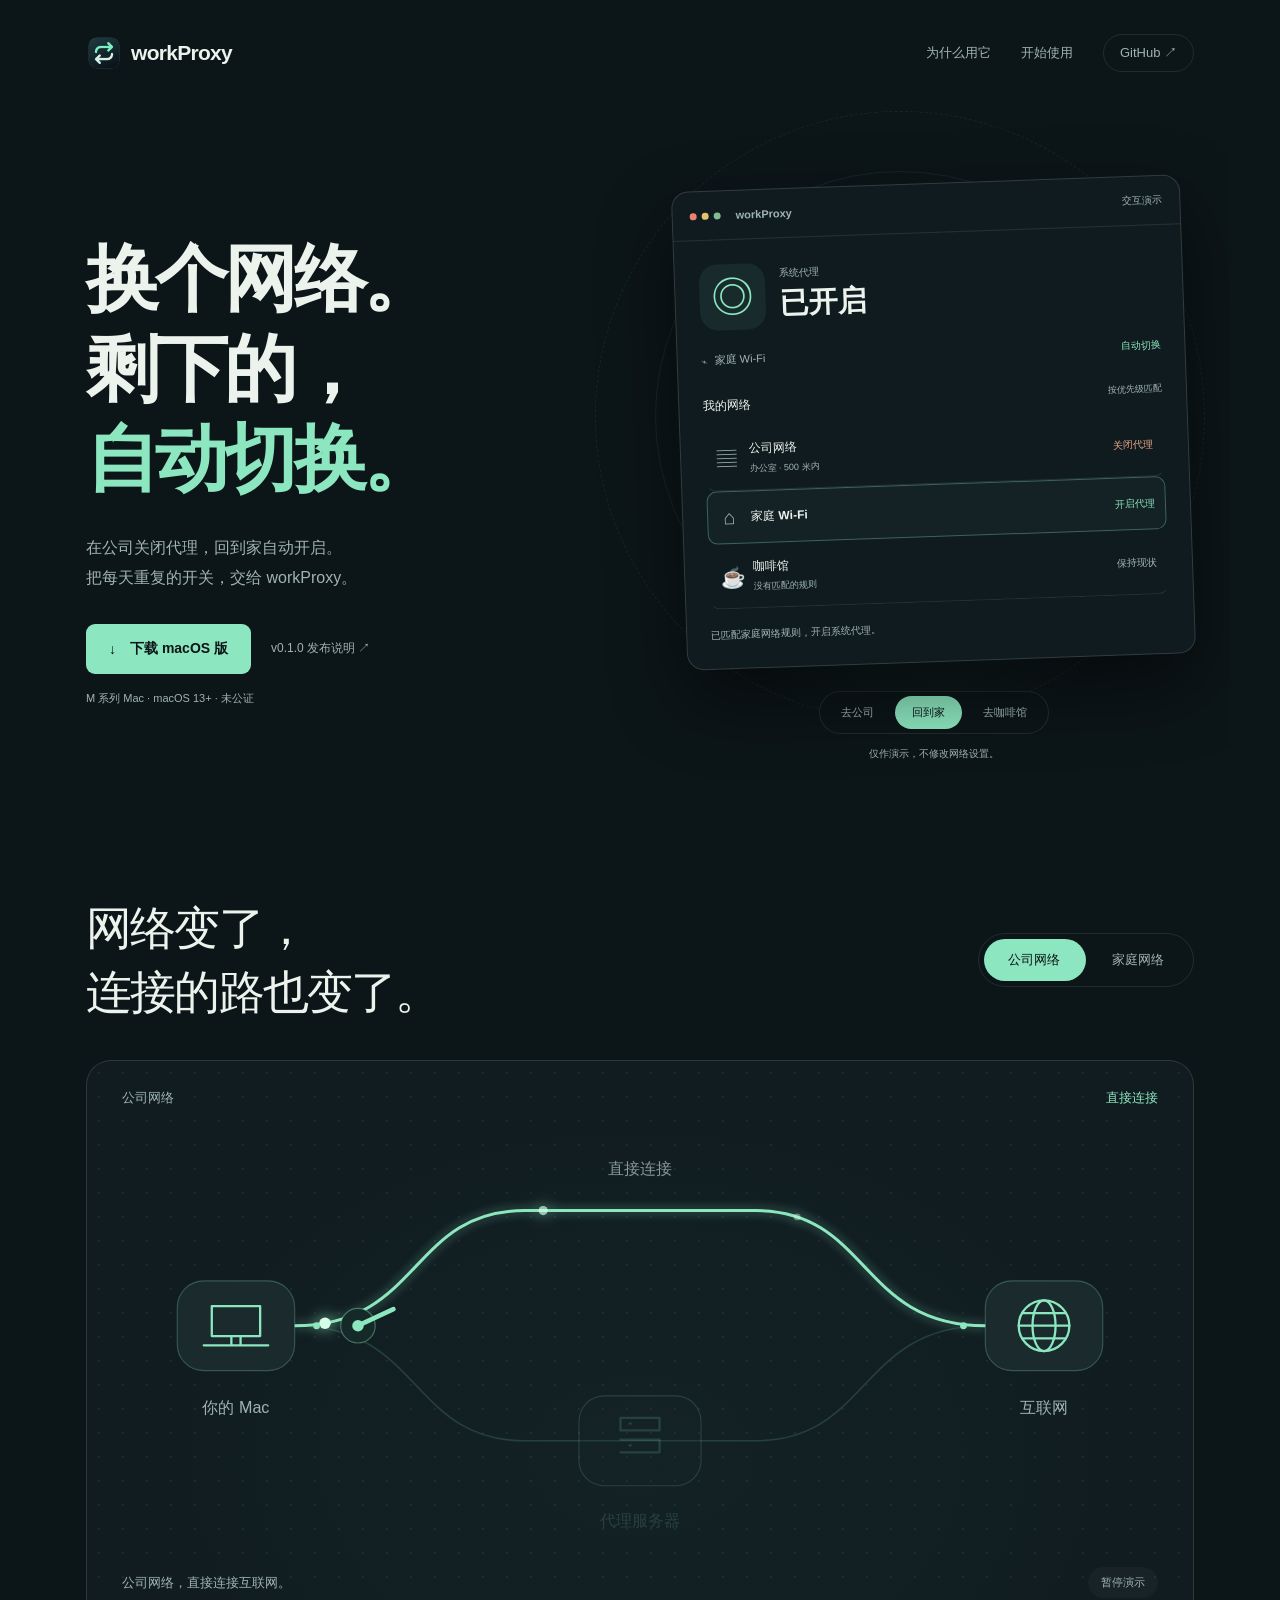
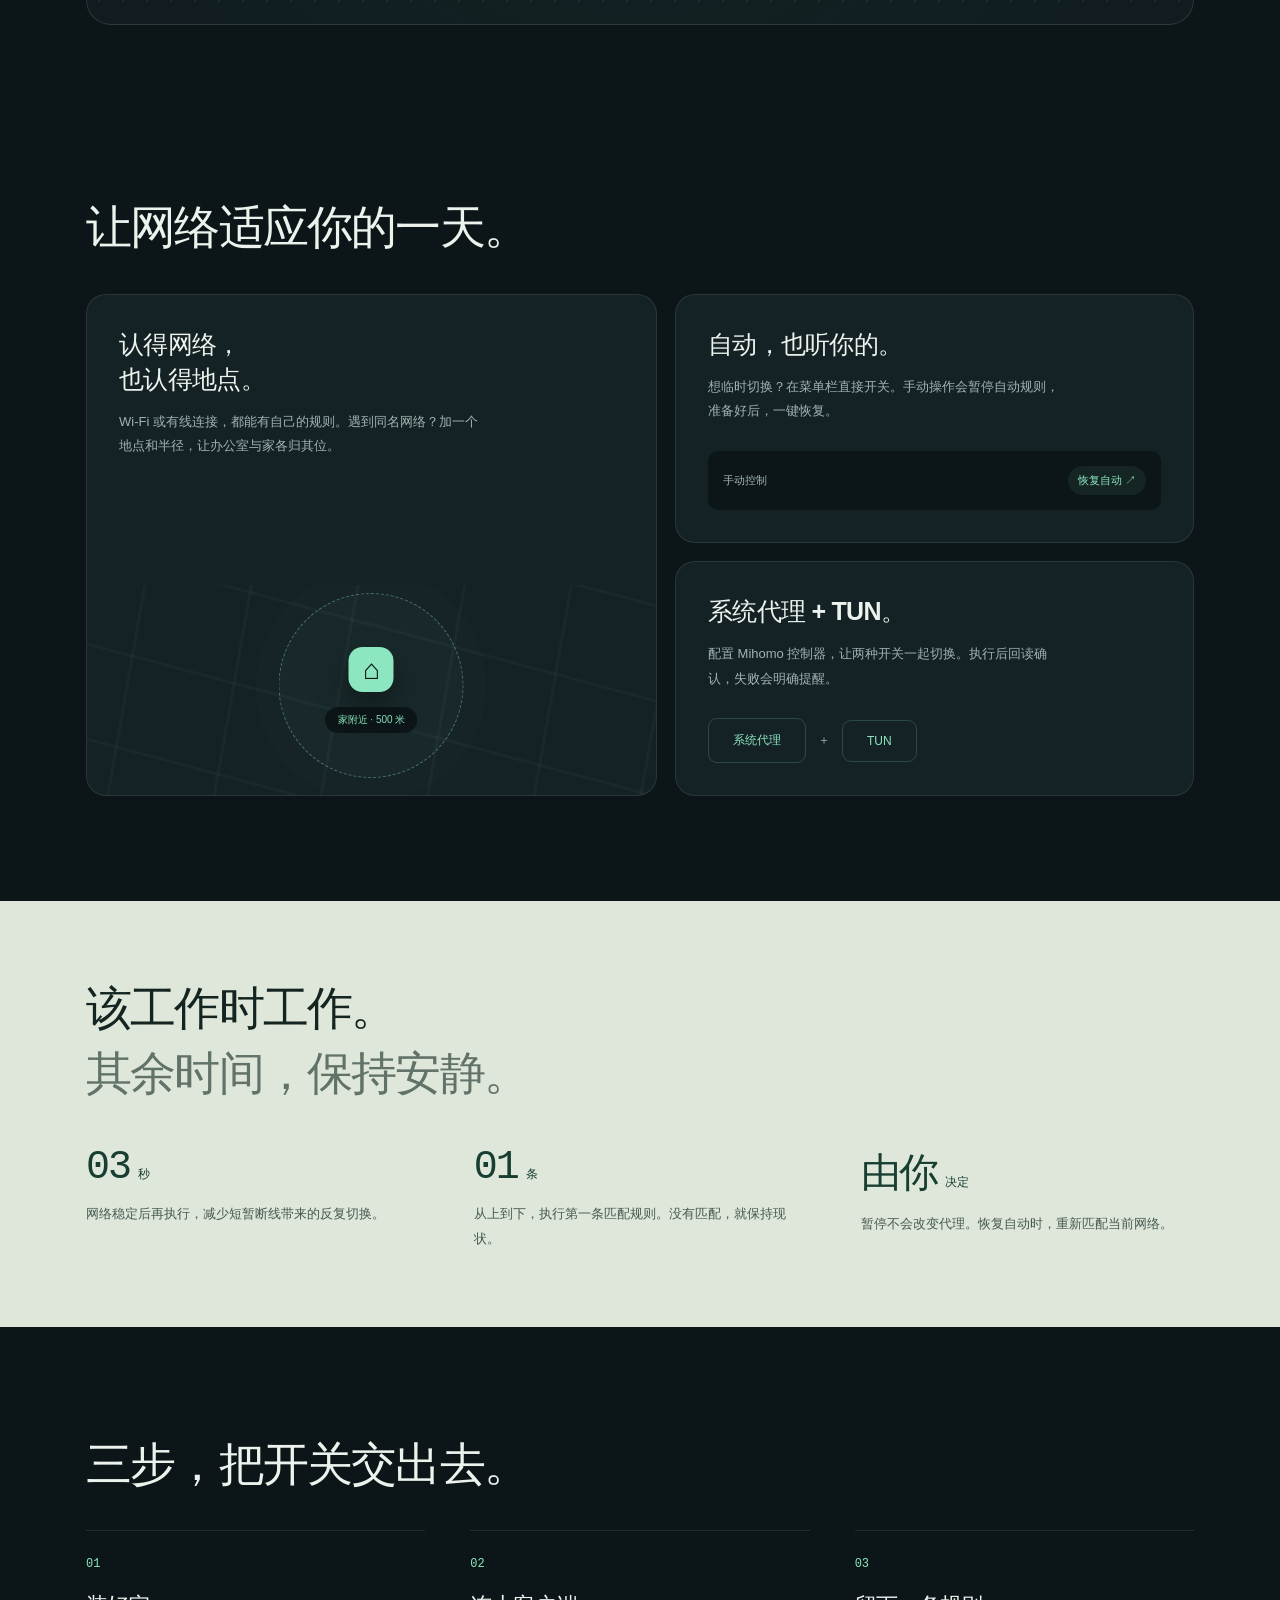
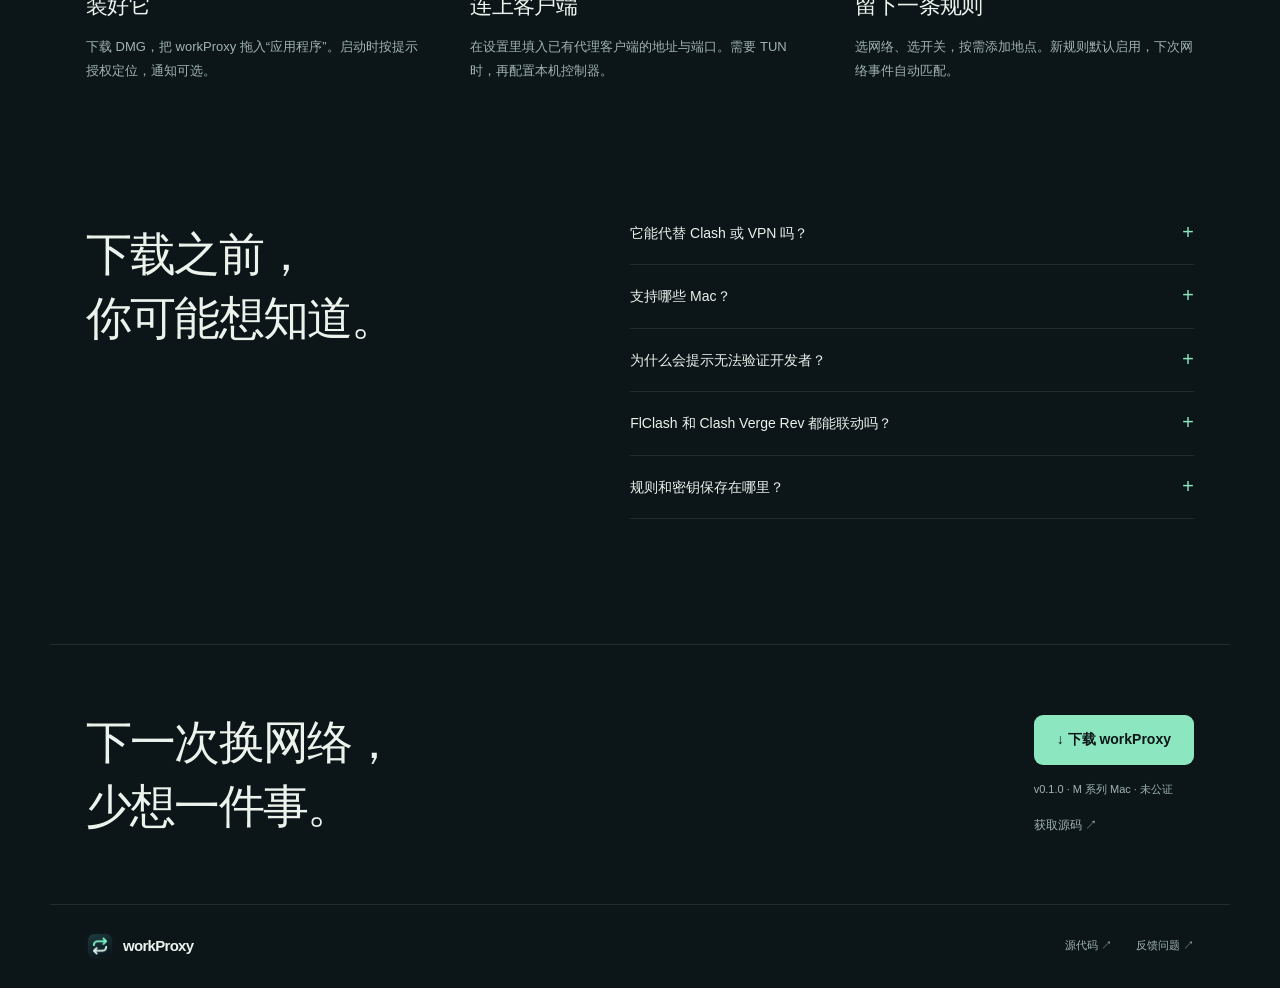
==== commit 3a947c04: "design: animate route morphing and automatic network switching" ====
--- a/site/index.html
+++ b/site/index.html
@@ -62,25 +62,26 @@
 <path id="direct-path" d="M150 190C260 190 250 90 350 90H550C650 90 640 190 750 190"/>
 <path id="proxy-path" d="M150 190C260 190 250 290 350 290H550C650 290 640 190 750 190"/>
 </defs>
-<g class="connection-track direct-track"><use href="#direct-path" class="route-base"/><use href="#direct-path" class="route-glow"/>
-<circle class="packet" r="4"><animateMotion dur="4s" repeatCount="indefinite"><mpath href="#direct-path"/></animateMotion></circle>
-<circle class="packet" r="3" opacity=".6"><animateMotion dur="4s" begin="-1.3s" repeatCount="indefinite"><mpath href="#direct-path"/></animateMotion></circle>
-<circle class="packet" r="3" opacity=".35"><animateMotion dur="4s" begin="-2.6s" repeatCount="indefinite"><mpath href="#direct-path"/></animateMotion></circle>
+<g class="connection-track direct-track"><use href="#direct-path" class="route-base"/>
 <text x="450" y="58">直接连接</text>
 </g>
-<g class="connection-track proxy-track"><use href="#proxy-path" class="route-base"/><use href="#proxy-path" class="route-glow"/>
-<circle class="packet" r="4"><animateMotion dur="5s" repeatCount="indefinite"><mpath href="#proxy-path"/></animateMotion></circle>
-<circle class="packet" r="3" opacity=".6"><animateMotion dur="5s" begin="-1.7s" repeatCount="indefinite"><mpath href="#proxy-path"/></animateMotion></circle>
-<circle class="packet" r="3" opacity=".35"><animateMotion dur="5s" begin="-3.4s" repeatCount="indefinite"><mpath href="#proxy-path"/></animateMotion></circle>
+<g class="connection-track proxy-track"><use href="#proxy-path" class="route-base"/>
+
+</g>
+<g class="active-stream" aria-hidden="true">
+<path class="active-glow" d="M150 190C260 190 250 90 350 90H550C650 90 640 190 750 190"/>
+<path class="active-route" d="M150 190C260 190 250 90 350 90H550C650 90 640 190 750 190"/>
+<circle class="flow-packet" r="5"/><circle class="flow-packet" r="4"/><circle class="flow-packet" r="3"/>
+</g>
 <g class="proxy-server"><rect x="397" y="251" width="106" height="78" rx="22"/>
 <path d="M433 270H467V281H433ZM433 289H467V300H433M441 275H442M441 294H442"/>
 <text x="450" y="364">代理服务器</text></g>
-</g>
+<g class="switch-gate" aria-hidden="true"><circle cx="205" cy="190" r="15"/><path class="switch-lever" d="M205 190L239 190"/><circle class="switch-hub" cx="205" cy="190" r="5"/></g>
 <g class="endpoint computer"><rect x="48" y="151" width="102" height="78" rx="23"/><path d="M78 173H120V199H78ZM71 207H127M95 199V207M103 199V207"/><text x="99" y="266">你的 Mac</text></g>
 <g class="endpoint internet"><rect x="750" y="151" width="102" height="78" rx="23"/><circle cx="801" cy="190" r="22"/><ellipse cx="801" cy="190" rx="10" ry="22"/><path d="M779 190H823M782 179H820M782 201H820"/><text x="801" y="266">互联网</text></g>
 <circle class="junction" cx="169" cy="190" r="3"/><circle class="junction" cx="731" cy="190" r="3"/>
 </svg>
-<div class="journey-bottom"><p id="journey-detail">公司网络，直接连接互联网。</p><button class="motion-toggle" aria-pressed="false" aria-label="暂停线路动画">暂停动画</button></div>
+<div class="journey-bottom"><p id="journey-detail">公司网络，直接连接互联网。</p><button class="motion-toggle" aria-pressed="false" aria-label="暂停自动演示">暂停演示</button></div>
 </div>
 </section>
 <section id="features" class="features wrap section">
--- a/site/style.css
+++ b/site/style.css
@@ -39,3 +39,23 @@
 .motion-toggle:hover{background:#ffffff12;color:var(--ink)}
 @media(max-width:700px){.journey{padding-top:25px;padding-bottom:30px}.journey-heading{align-items:flex-start;flex-direction:column;gap:22px;margin-bottom:25px}.journey-panel{padding:22px 10px 0;border-radius:18px}.journey-caption{font-size:11px;padding:0 8px}.route-diagram{margin:20px 0}.connection-track text,.endpoint text{font-size:25px}.journey-bottom{align-items:flex-start;gap:15px;padding:0 8px 20px}.journey-bottom p{font-size:11px;line-height:1.8}.motion-toggle{white-space:nowrap;font-size:10px}.journey-controls button{font-size:12px;padding:10px 20px}}
 @media(prefers-reduced-motion:reduce){.packet{display:none}.motion-toggle{display:none}}
+/* A single live route bends between the two paths, so the switch stays visible. */
+.journey-controls{position:relative;isolation:isolate}
+.journey-controls:before{content:"";position:absolute;left:5px;top:5px;bottom:5px;width:calc(50% - 5px);background:var(--mint);border-radius:24px;z-index:-1;transition:transform .65s cubic-bezier(.22,1,.36,1)}
+.journey-controls[data-route="proxy"]:before{transform:translateX(100%)}
+.journey-controls button{min-width:100px}
+.journey-controls button[aria-pressed=true]{background:transparent}
+.active-route{fill:none;stroke:var(--mint);stroke-width:2.6;stroke-linecap:round}
+.active-glow{fill:none;stroke:var(--mint);stroke-width:12;opacity:.12;filter:blur(3px)}
+.flow-packet{fill:#d5ffe9;filter:drop-shadow(0 0 7px #8ce6bf)}
+.flow-packet:nth-last-child(2){opacity:.7}.flow-packet:last-child{opacity:.4}
+.switch-gate>circle:first-child{fill:#152a28;stroke:#8ce6bf66;stroke-width:1}
+.switch-lever{stroke:var(--mint);stroke-width:4;stroke-linecap:round}
+.switch-hub{fill:var(--mint)}
+.journey-panel[data-route="direct"] .direct-track,.journey-panel[data-route="proxy"] .proxy-track{opacity:.6}
+.proxy-server{transition:filter .7s}
+.journey-panel[data-route="proxy"] .proxy-server{filter:drop-shadow(0 0 14px #8ce6bf33)}
+@media(prefers-reduced-motion:reduce){.flow-packet{display:none}}
+
+.proxy-server{color:var(--mint);opacity:.16;transition:opacity .7s,filter .7s}.proxy-server text{fill:currentColor;font:14px -apple-system,BlinkMacSystemFont,"PingFang SC",sans-serif;text-anchor:middle}.journey-panel[data-route="proxy"] .proxy-server{opacity:1}
+@media(max-width:700px){.proxy-server text{font-size:25px}}
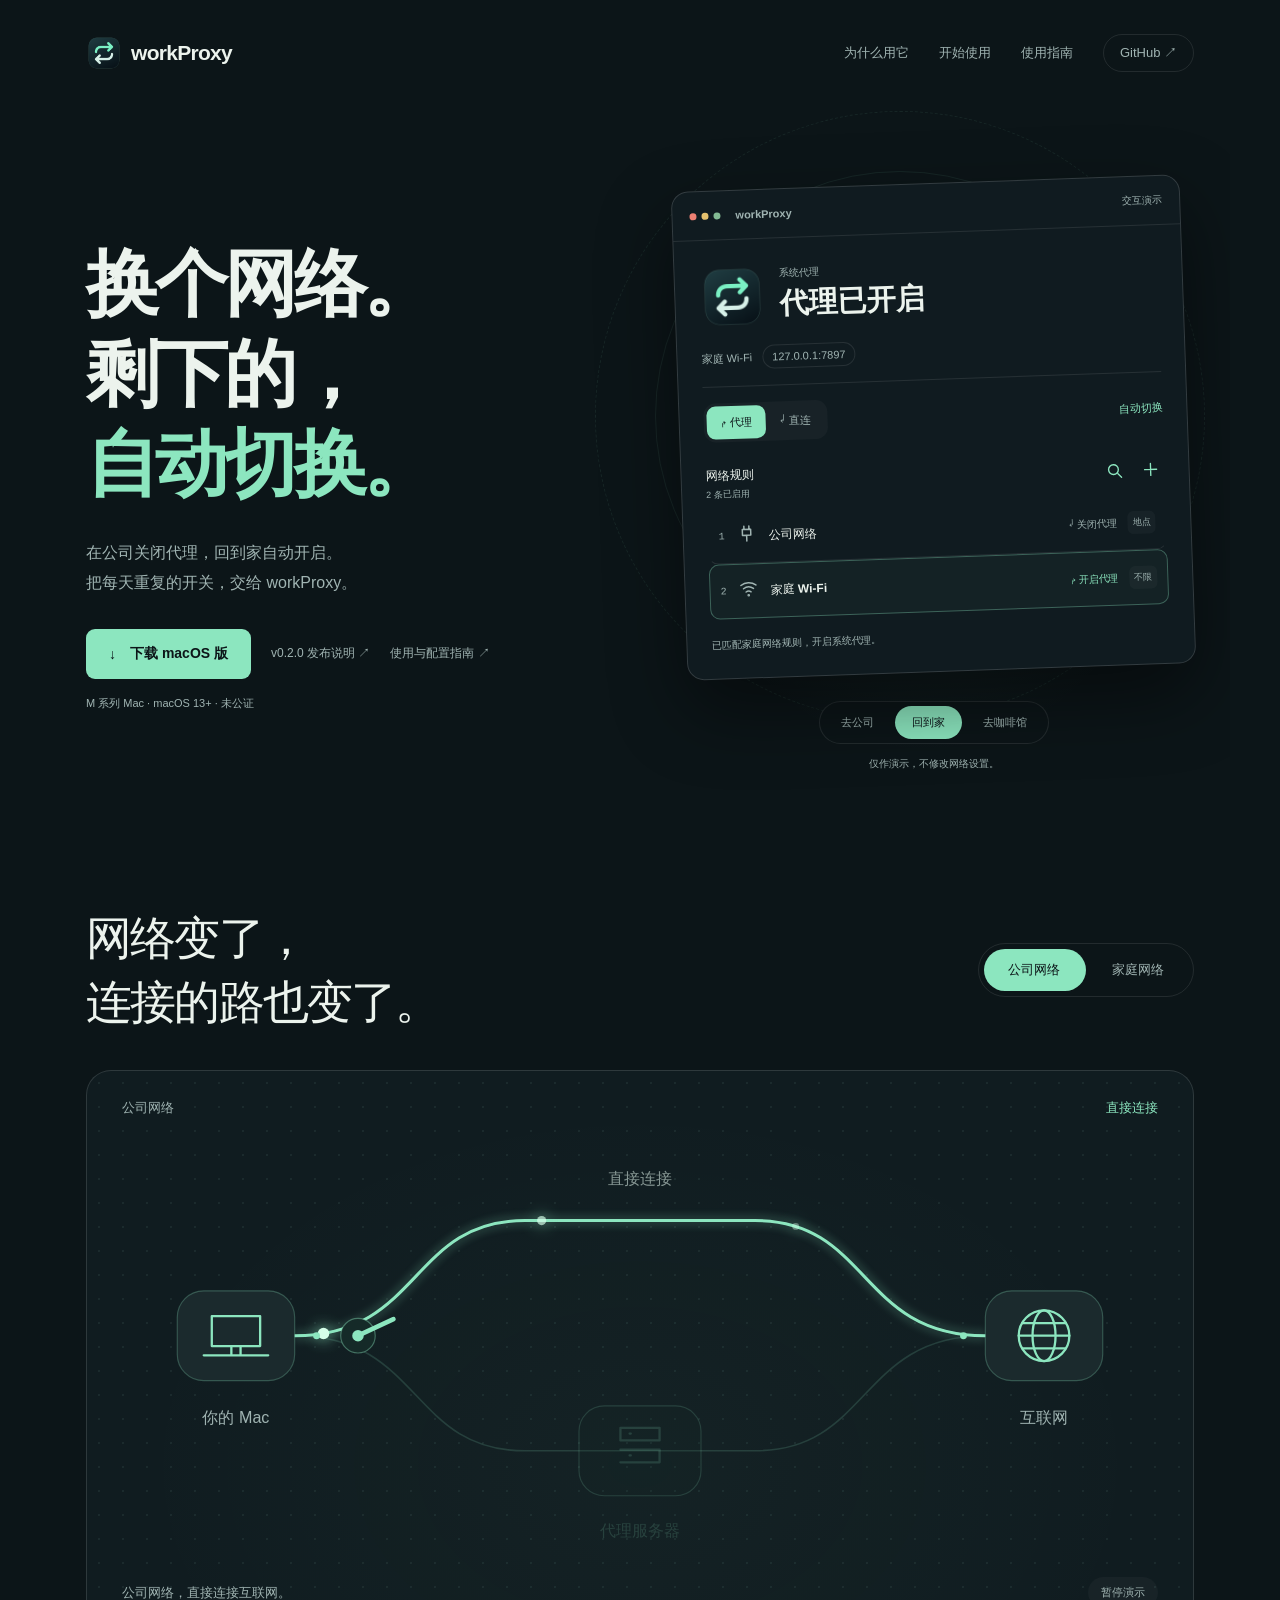
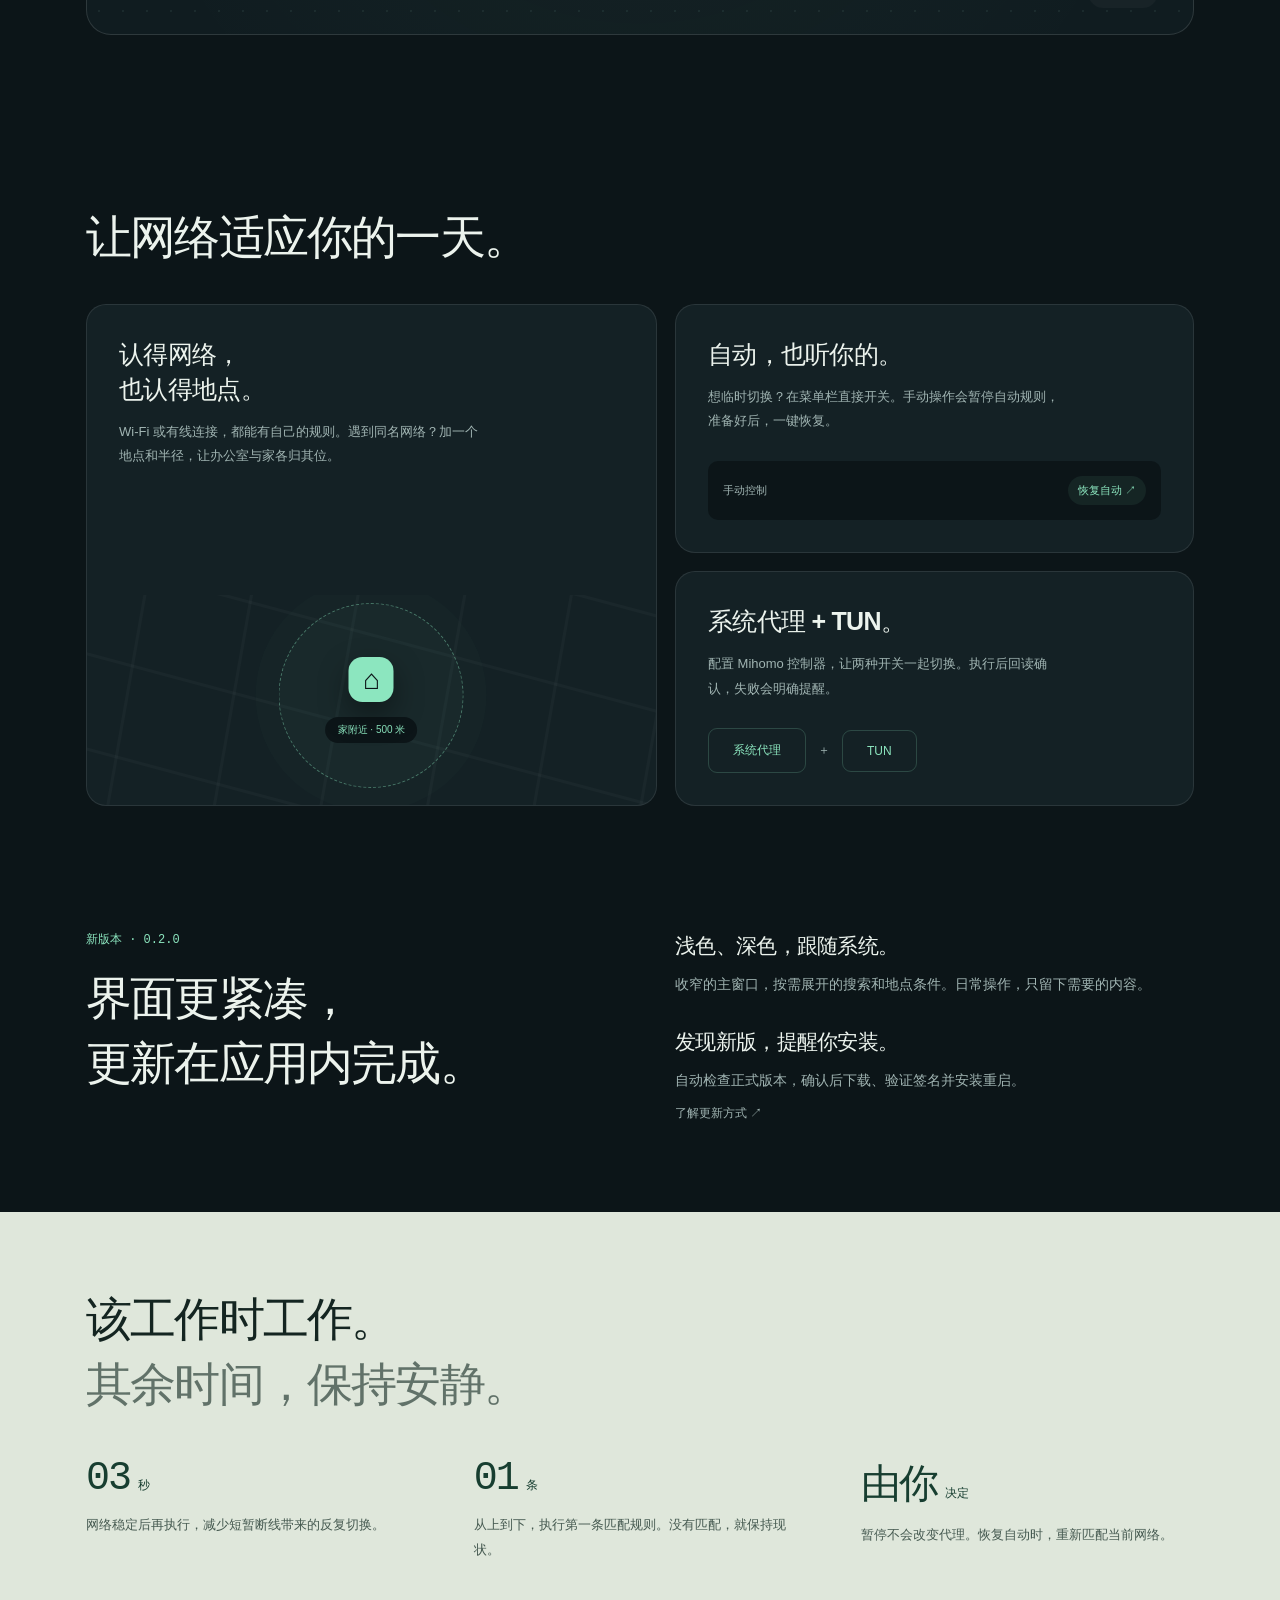
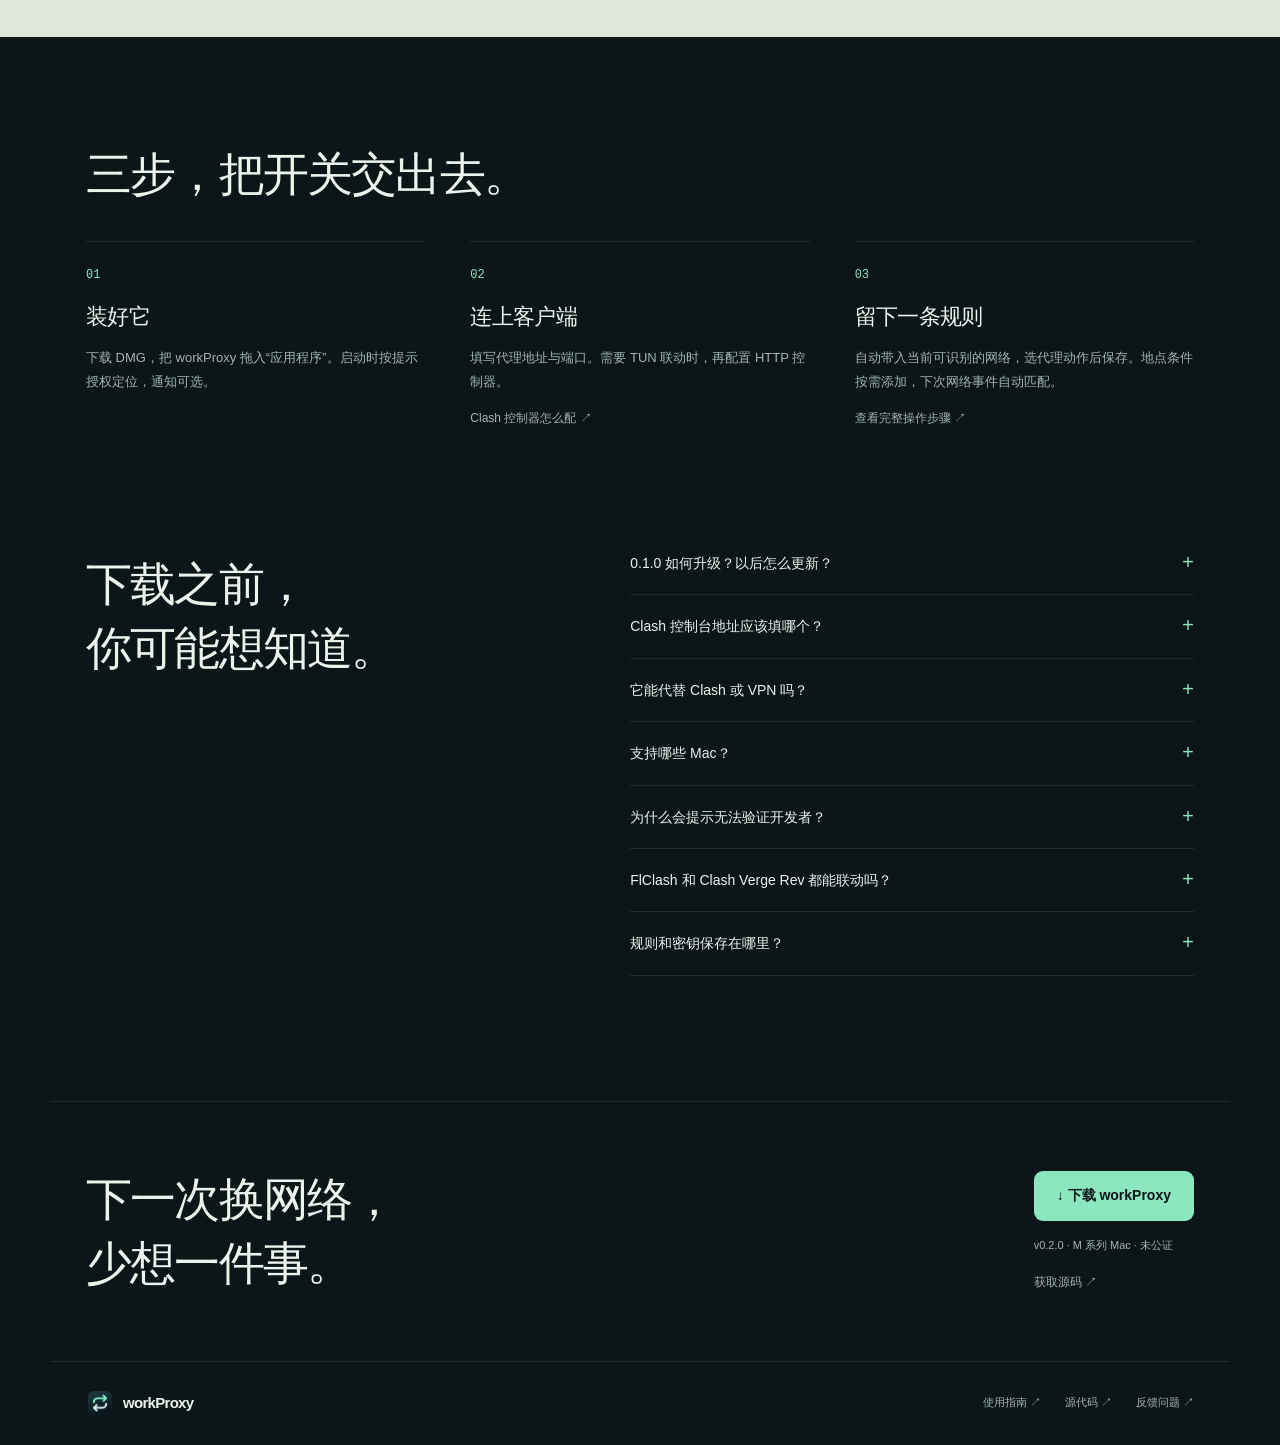
==== commit fbd43d7d: "docs: refresh v0.2.0 homepage and add Clash setup guide" ====
--- a/site/index.html
+++ b/site/index.html
@@ -17,7 +17,7 @@
 <a class="skip" href="#main">跳至正文</a>
 <header class="nav wrap">
 <a class="brand" href="./"><img src="./icon.png" width="36" height="36" alt="">workProxy</a>
-<nav aria-label="主导航"><a href="#features">为什么用它</a><a href="#start">开始使用</a><a class="github" href="https://github.com/sawyerfeng/workProxy">GitHub <span aria-hidden="true">↗</span></a></nav>
+<nav aria-label="主导航"><a href="#features">为什么用它</a><a href="#start">开始使用</a><a href="./guide.html">使用指南</a><a class="github" href="https://github.com/sawyerfeng/workProxy">GitHub <span aria-hidden="true">↗</span></a></nav>
 </header>
 <main id="main">
 <section class="hero wrap">
@@ -25,7 +25,7 @@
 
 <h1>换个网络。<br>剩下的，<br><em>自动切换。</em></h1>
 <p class="intro">在公司关闭代理，回到家自动开启。<br>把每天重复的开关，交给 workProxy。</p>
-<div class="actions"><a class="button primary" href="https://github.com/sawyerfeng/workProxy/releases/download/v0.1.0/workProxy-0.1.0-macos-arm64.dmg"><span aria-hidden="true">↓</span> 下载 macOS 版</a><a class="text-link" href="https://github.com/sawyerfeng/workProxy/releases/tag/v0.1.0">v0.1.0 发布说明 ↗</a></div>
+<div class="actions"><a class="button primary" href="https://github.com/sawyerfeng/workProxy/releases/download/v0.2.0/workProxy-0.2.0-macos-arm64.dmg"><span aria-hidden="true">↓</span> 下载 macOS 版</a><a class="text-link" href="https://github.com/sawyerfeng/workProxy/releases/tag/v0.2.0">v0.2.0 发布说明 ↗</a><a class="text-link" href="./guide.html">使用与配置指南 ↗</a></div>
 <p class="download-note">M 系列 Mac · macOS 13+ · 未公证</p>
 </div>
 <div class="hero-demo">
@@ -34,15 +34,17 @@
 <div class="window-title"><span class="traffic" aria-hidden="true"><i></i><i></i><i></i></span><span>workProxy</span><span class="demo-tag">交互演示</span></div>
 <div class="window-content">
 <div class="connection">
-<div class="network-symbol" aria-hidden="true">◎</div>
-<div><span class="tiny">系统代理</span><strong id="proxy-state" aria-live="polite">已开启</strong></div>
+<div class="network-symbol" aria-hidden="true"><img src="./icon.png" width="64" height="64" alt=""></div>
+<div><span class="tiny">系统代理</span><strong id="proxy-state" aria-live="polite">代理已开启</strong></div>
 
 </div>
-<div class="network-line"><span aria-hidden="true">⌁</span> <span id="network-name">家庭 Wi-Fi</span><span class="automatic">自动切换</span></div>
-<div class="rules-title"><span>我的网络</span><span>按优先级匹配</span></div>
-<div class="rule" data-rule="office"><span class="rule-icon" aria-hidden="true">▤</span><div><strong>公司网络</strong><small>办公室 · 500 米内</small></div><span class="rule-action off">关闭代理</span></div>
-<div class="rule active" data-rule="home"><span class="rule-icon" aria-hidden="true">⌂</span><div><strong>家庭 Wi-Fi</strong></div><span class="rule-action">开启代理</span></div>
-<div class="rule" data-rule="cafe"><span class="rule-icon" aria-hidden="true">☕</span><div><strong>咖啡馆</strong><small>没有匹配的规则</small></div><span class="rule-action neutral">保持现状</span></div>
+<div class="network-line"><span id="network-name">家庭 Wi-Fi</span><span class="endpoint-chip">127.0.0.1:7897</span></div>
+<div class="demo-controls"><div role="group" aria-label="演示手动开关"><button data-proxy="on" aria-pressed="true">↱ 代理</button><button data-proxy="off" aria-pressed="false">↲ 直连</button></div><button id="demo-auto" aria-pressed="true">自动切换</button></div>
+<div class="rules-title"><div><span>网络规则</span><span class="rule-count">2 条已启用</span></div><div class="demo-tools"><button id="demo-search-toggle" aria-label="搜索演示规则" aria-expanded="false" aria-controls="demo-search"><svg viewBox="0 0 24 24" aria-hidden="true"><circle cx="10.5" cy="10.5" r="6.5"/><path d="m16 16 5 5"/></svg></button><a href="./guide.html#rules" aria-label="查看添加规则说明"><svg viewBox="0 0 24 24" aria-hidden="true"><path d="M12 4v16M4 12h16"/></svg></a></div></div>
+<input id="demo-search" type="search" aria-label="搜索演示规则" placeholder="搜索网络" hidden>
+<div class="rule" data-rule="office"><span class="rule-priority">1</span><span class="rule-icon" aria-hidden="true"><svg viewBox="0 0 24 24"><path d="M9 3v4m6-4v4M7 7h10v7H7zm5 7v7"/></svg></span><div><strong>公司网络</strong></div><span class="rule-action off">↲ 关闭代理</span><span class="rule-location" title="指定地点：办公室 · 500 米内">地点</span></div>
+<div class="rule active" data-rule="home"><span class="rule-priority">2</span><span class="rule-icon" aria-hidden="true"><svg viewBox="0 0 24 24"><path d="M3 8a15 15 0 0 1 18 0M6 12a10 10 0 0 1 12 0M9 16a5 5 0 0 1 6 0"/><circle cx="12" cy="20" r=".7"/></svg></span><div><strong>家庭 Wi-Fi</strong></div><span class="rule-action">↱ 开启代理</span><span class="rule-location" title="不限地点">不限</span></div>
+<p id="demo-no-results" hidden>没有匹配的规则</p>
 <div class="demo-result" id="demo-result">已匹配家庭网络规则，开启系统代理。</div>
 </div>
 </div>
@@ -92,16 +94,22 @@
 <article class="feature"><h3>系统代理 + TUN。</h3><p>配置 Mihomo 控制器，让两种开关一起切换。执行后回读确认，失败会明确提醒。</p><div class="tun-art" aria-hidden="true"><span>系统代理</span><i>＋</i><span>TUN</span></div></article>
 </div>
 </section>
+<section class="release-section wrap" aria-label="0.2.0 新功能">
+<div><span class="release-label">新版本 · 0.2.0</span><h2>界面更紧凑，<br>更新在应用内完成。</h2></div>
+<div class="release-features"><article><h3>浅色、深色，跟随系统。</h3><p>收窄的主窗口，按需展开的搜索和地点条件。日常操作，只留下需要的内容。</p></article><article><h3>发现新版，提醒你安装。</h3><p>自动检查正式版本，确认后下载、验证签名并安装重启。</p><a class="text-link" href="./guide.html#updates">了解更新方式 ↗</a></article></div>
+</section>
 <section class="quiet-band">
 <div class="wrap quiet-content"><h2>该工作时工作。<br><span>其余时间，保持安静。</span></h2><div class="quiet-facts"><p><b>03<span>秒</span></b>网络稳定后再执行，减少短暂断线带来的反复切换。</p><p><b>01<span>条</span></b>从上到下，执行第一条匹配规则。没有匹配，就保持现状。</p><p><b>由你<span>决定</span></b>暂停不会改变代理。恢复自动时，重新匹配当前网络。</p></div></div>
 </section>
 <section id="start" class="section wrap start">
 <div class="section-heading"><h2>三步，把开关交出去。</h2></div>
-<ol class="steps"><li><span>01</span><h3>装好它</h3><p>下载 DMG，把 workProxy 拖入“应用程序”。启动时按提示授权定位，通知可选。</p></li><li><span>02</span><h3>连上客户端</h3><p>在设置里填入已有代理客户端的地址与端口。需要 TUN 时，再配置本机控制器。</p></li><li><span>03</span><h3>留下一条规则</h3><p>选网络、选开关，按需添加地点。新规则默认启用，下次网络事件自动匹配。</p></li></ol>
+<ol class="steps"><li><span>01</span><h3>装好它</h3><p>下载 DMG，把 workProxy 拖入“应用程序”。启动时按提示授权定位，通知可选。</p></li><li><span>02</span><h3>连上客户端</h3><p>填写代理地址与端口。需要 TUN 联动时，再配置 HTTP 控制器。</p><a class="text-link" href="./guide.html#controller">Clash 控制器怎么配 ↗</a></li><li><span>03</span><h3>留下一条规则</h3><p>自动带入当前可识别的网络，选代理动作后保存。地点条件按需添加，下次网络事件自动匹配。</p><a class="text-link" href="./guide.html#rules">查看完整操作步骤 ↗</a></li></ol>
 </section>
 <section class="faq wrap section">
 <div><h2>下载之前，<br>你可能想知道。</h2></div>
 <div class="questions">
+<details><summary>0.1.0 如何升级？以后怎么更新？</summary><p>0.1.0 需先手动安装一次 0.2.0。之后可在应用内检查、下载并安装更新，也可以在设置中关闭自动检查。<a href="./guide.html#updates">查看更新说明 ↗</a></p></details>
+<details><summary>Clash 控制台地址应该填哪个？</summary><p>填写客户端的本机 HTTP 控制器地址，例如 <code>http://127.0.0.1:9090</code>，不能填写代理端口或网页面板地址。<a href="./guide.html#controller">查看 FlClash / Clash Verge Rev 配置指南 ↗</a></p></details>
 <details><summary>它能代替 Clash 或 VPN 吗？</summary><p>不能。workProxy 是开关与规则工具，需要配合已有代理客户端使用，不提供节点、订阅或代理服务器。</p></details>
 <details><summary>支持哪些 Mac？</summary><p>当前 DMG 面向 Apple Silicon（M 系列），部署目标为 macOS 13+。Intel 可尝试源码构建，但尚未实机验证。最低系统版本、首次授权及真实 TUN 网络切换仍需更多实测。</p></details>
 <details><summary>为什么会提示无法验证开发者？</summary><p>当前版本使用本机临时签名，没有 Developer ID 签名和 Apple 公证，首次打开可能被 macOS 拦截。请阅读发布说明，确认下载来源后再决定是否安装。</p></details>
@@ -109,8 +117,8 @@
 <details><summary>规则和密钥保存在哪里？</summary><p>保存在本机的 <code>~/Library/Application Support/workProxy/settings.json</code>。密钥以明文存储，不使用钥匙串，请勿分享该文件。地址搜索和地图使用 Apple 系统服务，需要联网。</p></details>
 </div>
 </section>
-<section class="final-cta wrap"><div><h2>下一次换网络，<br>少想一件事。</h2></div><div><a class="button primary" href="https://github.com/sawyerfeng/workProxy/releases/download/v0.1.0/workProxy-0.1.0-macos-arm64.dmg">↓ 下载 workProxy</a><p class="download-note">v0.1.0 · M 系列 Mac · 未公证</p><a class="text-link" href="https://github.com/sawyerfeng/workProxy/releases/download/v0.1.0/workProxy-0.1.0-source.zip">获取源码 ↗</a></div></section>
+<section class="final-cta wrap"><div><h2>下一次换网络，<br>少想一件事。</h2></div><div><a class="button primary" href="https://github.com/sawyerfeng/workProxy/releases/download/v0.2.0/workProxy-0.2.0-macos-arm64.dmg">↓ 下载 workProxy</a><p class="download-note">v0.2.0 · M 系列 Mac · 未公证</p><a class="text-link" href="https://github.com/sawyerfeng/workProxy/releases/download/v0.2.0/workProxy-0.2.0-source.zip">获取源码 ↗</a></div></section>
 </main>
-<footer class="wrap"><a class="brand" href="./"><img src="./icon.png" width="28" height="28" alt="">workProxy</a><div><a href="https://github.com/sawyerfeng/workProxy/tree/main">源代码 ↗</a><a href="https://github.com/sawyerfeng/workProxy/issues">反馈问题 ↗</a></div></footer>
+<footer class="wrap"><a class="brand" href="./"><img src="./icon.png" width="28" height="28" alt="">workProxy</a><div><a href="./guide.html">使用指南 ↗</a><a href="https://github.com/sawyerfeng/workProxy/tree/main">源代码 ↗</a><a href="https://github.com/sawyerfeng/workProxy/issues">反馈问题 ↗</a></div></footer>
 </body>
 </html>
--- a/site/style.css
+++ b/site/style.css
@@ -1,4 +1,5 @@
 :root{color-scheme:dark;--bg:#0c1518;--panel:#142125;--ink:#ecf3ed;--muted:#a0b4b2;--mint:#8ce6bf;--line:#ffffff18;--orange:#eaaa87}
+[hidden]{display:none!important}
 *{box-sizing:border-box}html{scroll-behavior:smooth;scroll-padding-top:30px}body{margin:0;background:var(--bg);color:var(--ink);font-family:-apple-system,BlinkMacSystemFont,"Segoe UI","PingFang SC","Microsoft YaHei",sans-serif;-webkit-font-smoothing:antialiased}a{color:inherit;text-decoration:none}button{font:inherit;cursor:pointer}button,a,summary{-webkit-tap-highlight-color:transparent}a:focus-visible,button:focus-visible,summary:focus-visible{outline:2px solid var(--mint);outline-offset:6px}button:disabled{cursor:wait}::selection{background:var(--mint);color:var(--bg)}.wrap{max-width:1180px;margin:auto;padding-left:36px;padding-right:36px}.skip{position:absolute;top:-60px;left:20px;background:var(--mint);color:var(--bg);padding:12px;z-index:10}.skip:focus{top:12px}
 .nav{height:106px;display:flex;align-items:center;justify-content:space-between}.brand{display:flex;align-items:center;gap:9px;font-size:21px;font-weight:750;letter-spacing:-.7px}.brand img{border-radius:9px}.nav nav{display:flex;gap:30px;align-items:center;font-size:13px;color:var(--muted)}.nav a:hover,footer a:hover{color:var(--mint)}.github{border:1px solid var(--line);border-radius:30px;padding:9px 16px}
 .hero{display:grid;grid-template-columns:1fr 1fr;gap:30px;align-items:center;padding-top:65px;padding-bottom:90px;overflow:hidden}h1{font-size:clamp(48px,5.7vw,76px);font-weight:650;letter-spacing:-3.8px;line-height:1.24;margin:0}h1 em{font-style:normal;color:var(--mint)}.intro{color:var(--muted);font-size:16px;line-height:1.9;margin:28px 0 30px}.actions{display:flex;gap:20px;align-items:center;flex-wrap:wrap}.button{display:inline-flex;justify-content:center;align-items:center;gap:14px;border-radius:9px;padding:16px 23px;font-size:14px;font-weight:650;transition:transform .2s,background .2s}.primary{background:var(--mint);color:var(--bg)}.primary:hover{transform:translateY(-3px);background:#b2f2d4}.text-link{font-size:12px;color:var(--muted)}.text-link:hover{color:var(--mint)}.download-note{color:var(--muted);font-size:11px;margin:15px 0 0;line-height:1.8}
@@ -59,3 +60,36 @@
 
 .proxy-server{color:var(--mint);opacity:.16;transition:opacity .7s,filter .7s}.proxy-server text{fill:currentColor;font:14px -apple-system,BlinkMacSystemFont,"PingFang SC",sans-serif;text-anchor:middle}.journey-panel[data-route="proxy"] .proxy-server{opacity:1}
 @media(max-width:700px){.proxy-server text{font-size:25px}}
+
+/* Match the compact 0.2 interface while keeping the demo interactive. */
+.network-symbol{background:transparent;flex-shrink:0}
+.network-symbol img{border-radius:18px}
+.network-line{flex-wrap:wrap;margin:16px 0;gap:10px}
+.endpoint-chip{border:1px solid var(--line);border-radius:20px;padding:5px 9px;font-variant-numeric:tabular-nums}
+.demo-controls{display:flex;align-items:center;justify-content:space-between;gap:12px;border-top:1px solid var(--line);padding-top:16px;margin-bottom:25px}
+.demo-controls>div{display:flex;padding:3px;background:#ffffff08;border-radius:12px}
+.demo-controls button{border:0;background:transparent;color:var(--muted);font-size:11px;padding:9px 14px;border-radius:9px;white-space:nowrap}
+.demo-controls button[data-proxy][aria-pressed=true]{background:var(--mint);color:var(--bg)}
+#demo-auto{color:var(--mint);padding-right:0}
+#demo-auto[aria-pressed=false]{color:var(--muted)}
+.rules-title{align-items:center;gap:12px;margin-bottom:8px}
+.rules-title>div:first-child{display:grid;gap:4px}
+.rules-title .rule-count{font-size:10px;color:var(--muted)}
+.demo-tools{display:flex;gap:8px;align-items:center}
+.demo-tools button,.demo-tools a{display:grid;place-items:center;width:28px;height:28px;border:0;background:transparent;color:var(--mint);padding:5px;border-radius:6px}
+.demo-tools svg{width:18px;height:18px;fill:none;stroke:currentColor;stroke-width:1.8;stroke-linecap:round}
+#demo-search{width:100%;background:var(--panel);color:var(--ink);border:1px solid var(--line);border-radius:8px;padding:9px 12px;margin:4px 0 10px;font:inherit;font-size:12px}
+#demo-search:focus-visible{outline:2px solid var(--mint);outline-offset:2px}
+#demo-no-results{color:var(--muted);font-size:12px;text-align:center;padding:20px 0}
+.rule-priority{font:10px ui-monospace,monospace;color:var(--muted)}
+.rule-icon svg{width:20px;height:20px;fill:none;stroke:currentColor;stroke-width:1.8;stroke-linecap:round;stroke-linejoin:round}
+.rule-location{border-radius:6px;background:#ffffff08;padding:5px;font-size:9px;color:var(--muted);white-space:nowrap}
+.rule-action.off{color:var(--muted)}
+.release-section{display:grid;grid-template-columns:1fr 1fr;gap:70px;padding-top:20px;padding-bottom:90px}
+.release-label{display:block;color:var(--mint);font:12px ui-monospace,monospace;margin-bottom:18px}
+.release-features{display:grid;gap:30px}
+.release-features h3{font-size:21px;margin:0 0 10px}
+.release-features p{font-size:14px;line-height:1.9;color:var(--muted);margin:0}
+.release-features .text-link{display:inline-block;margin-top:12px}
+.questions p a{color:var(--mint)}
+@media(max-width:700px){.release-section{grid-template-columns:1fr;gap:28px;padding-top:10px;padding-bottom:55px}.rule{gap:8px}.demo-controls button{padding-left:12px;padding-right:12px}}
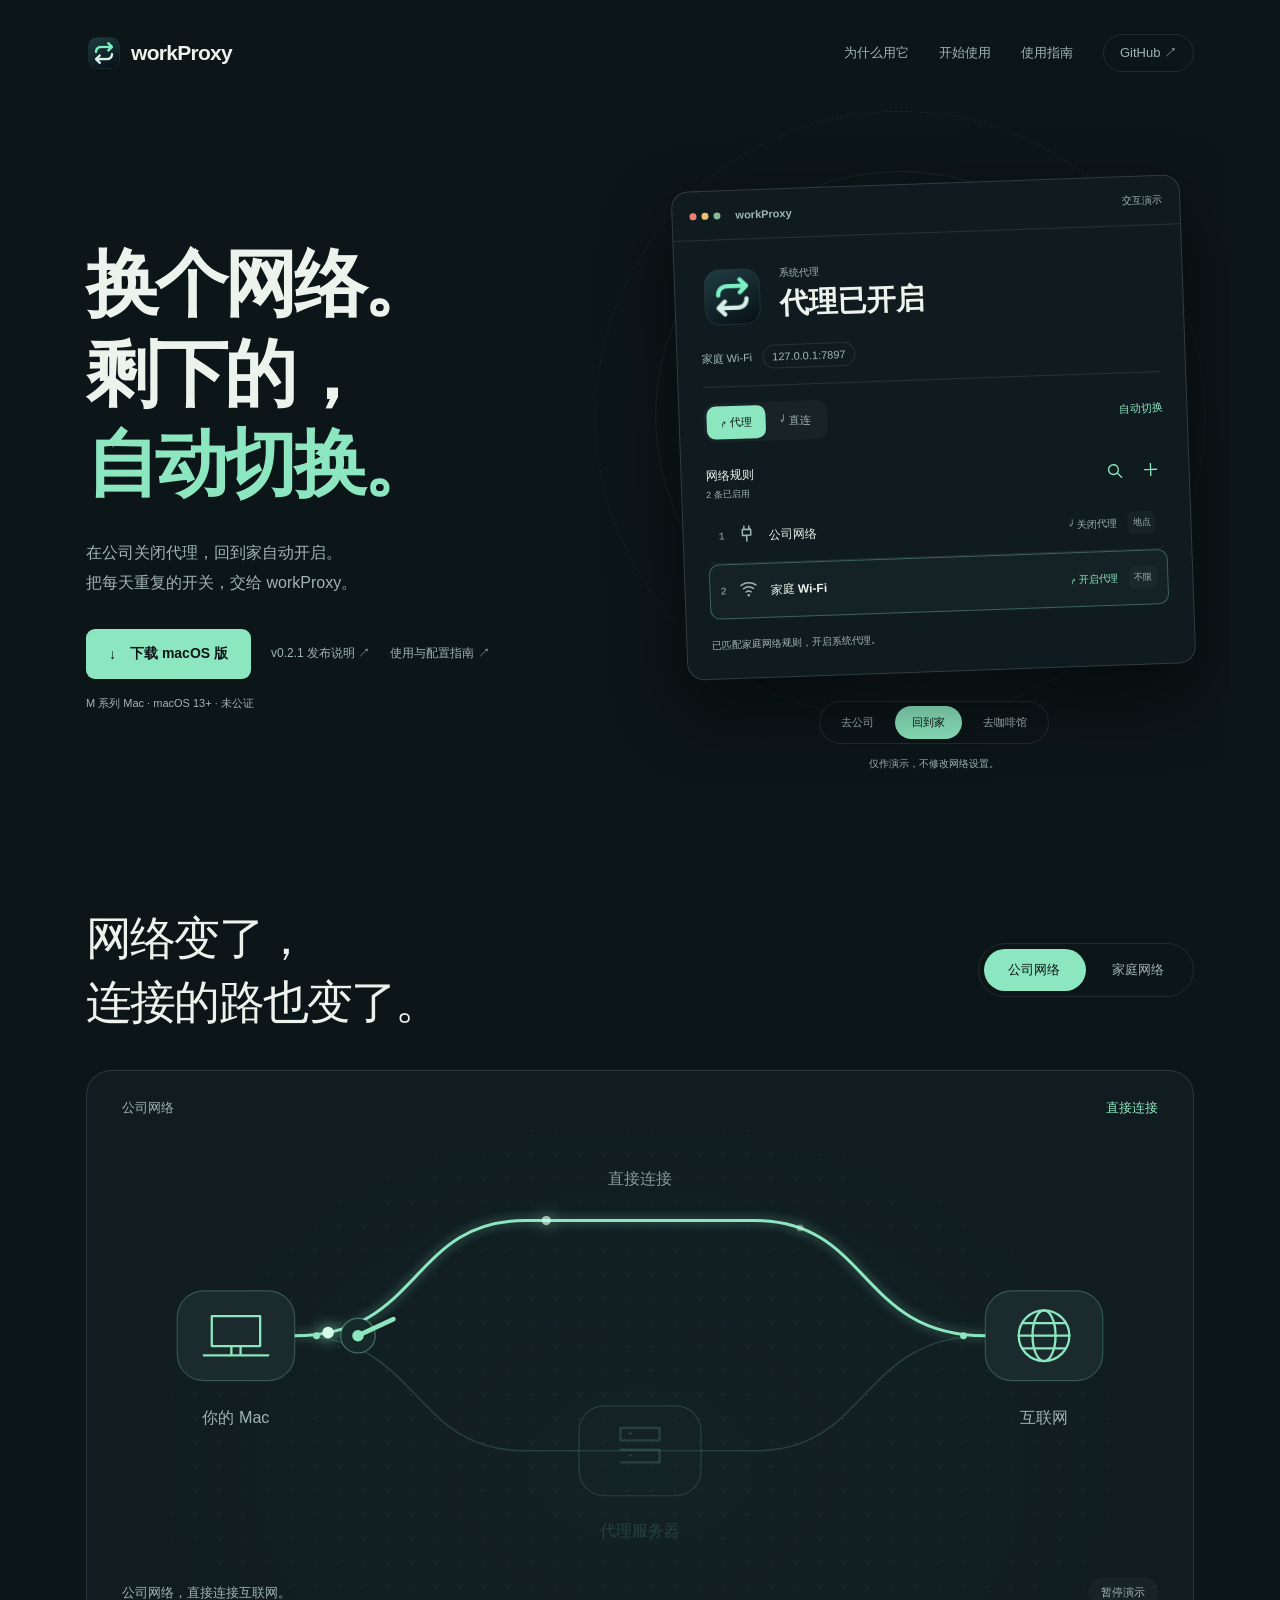
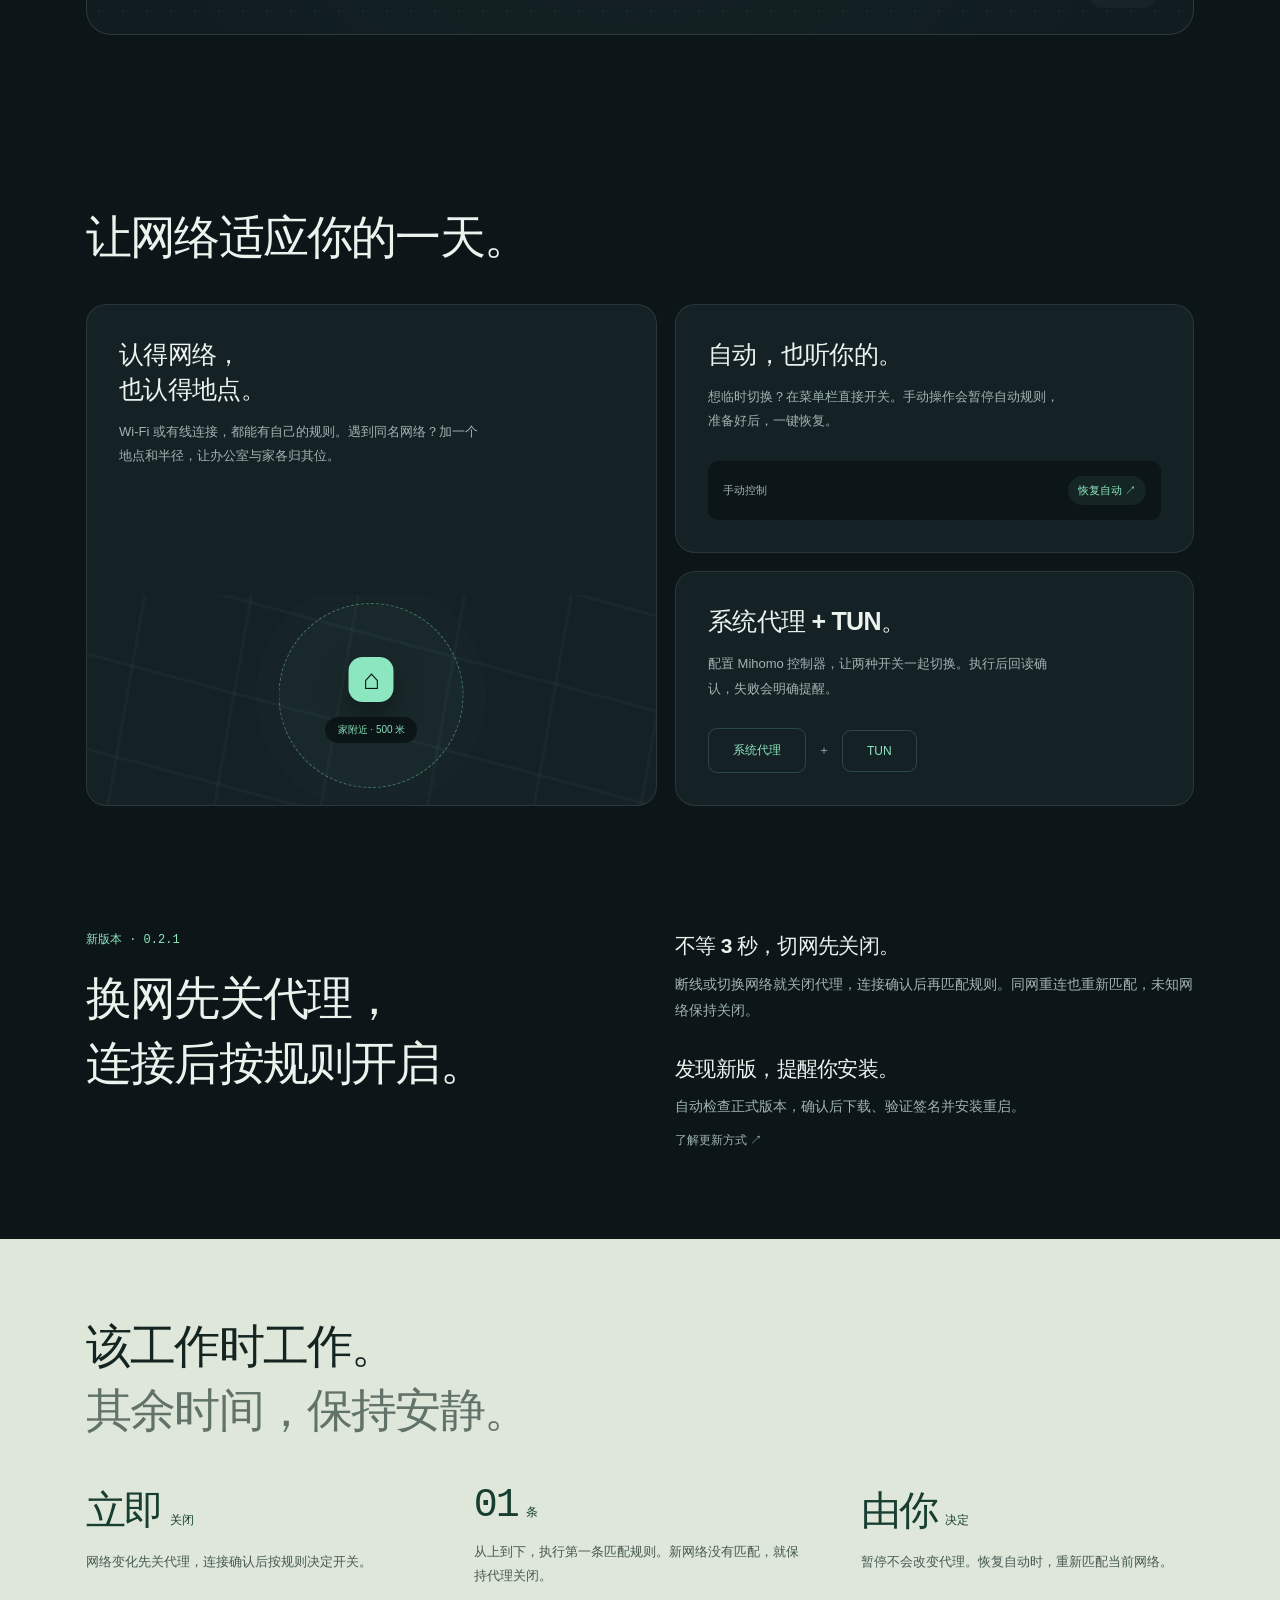
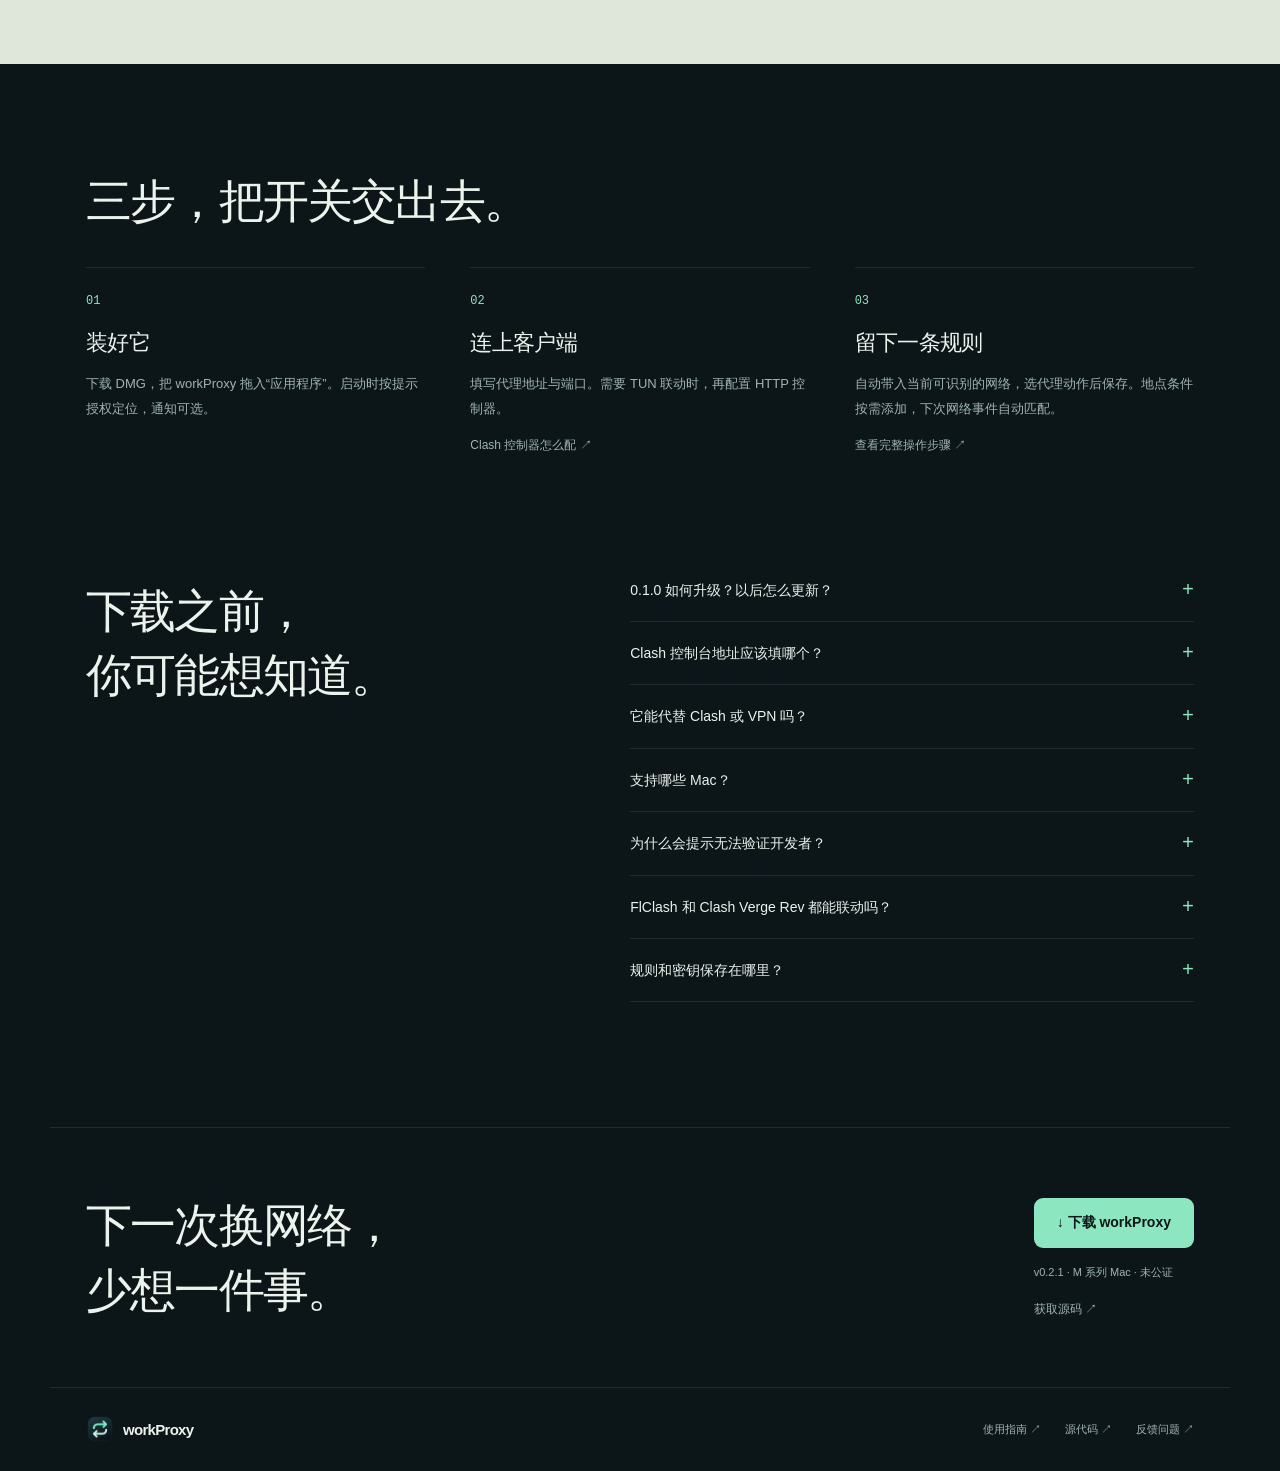
==== commit 08507cdb: "fix: reset proxy immediately on network changes and prepare v0.2.1" ====
--- a/site/index.html
+++ b/site/index.html
@@ -25,7 +25,7 @@
 
 <h1>换个网络。<br>剩下的，<br><em>自动切换。</em></h1>
 <p class="intro">在公司关闭代理，回到家自动开启。<br>把每天重复的开关，交给 workProxy。</p>
-<div class="actions"><a class="button primary" href="https://github.com/sawyerfeng/workProxy/releases/download/v0.2.0/workProxy-0.2.0-macos-arm64.dmg"><span aria-hidden="true">↓</span> 下载 macOS 版</a><a class="text-link" href="https://github.com/sawyerfeng/workProxy/releases/tag/v0.2.0">v0.2.0 发布说明 ↗</a><a class="text-link" href="./guide.html">使用与配置指南 ↗</a></div>
+<div class="actions"><a class="button primary" href="https://github.com/sawyerfeng/workProxy/releases/download/v0.2.1/workProxy-0.2.1-macos-arm64.dmg"><span aria-hidden="true">↓</span> 下载 macOS 版</a><a class="text-link" href="https://github.com/sawyerfeng/workProxy/releases/tag/v0.2.1">v0.2.1 发布说明 ↗</a><a class="text-link" href="./guide.html">使用与配置指南 ↗</a></div>
 <p class="download-note">M 系列 Mac · macOS 13+ · 未公证</p>
 </div>
 <div class="hero-demo">
@@ -94,12 +94,12 @@
 <article class="feature"><h3>系统代理 + TUN。</h3><p>配置 Mihomo 控制器，让两种开关一起切换。执行后回读确认，失败会明确提醒。</p><div class="tun-art" aria-hidden="true"><span>系统代理</span><i>＋</i><span>TUN</span></div></article>
 </div>
 </section>
-<section class="release-section wrap" aria-label="0.2.0 新功能">
-<div><span class="release-label">新版本 · 0.2.0</span><h2>界面更紧凑，<br>更新在应用内完成。</h2></div>
-<div class="release-features"><article><h3>浅色、深色，跟随系统。</h3><p>收窄的主窗口，按需展开的搜索和地点条件。日常操作，只留下需要的内容。</p></article><article><h3>发现新版，提醒你安装。</h3><p>自动检查正式版本，确认后下载、验证签名并安装重启。</p><a class="text-link" href="./guide.html#updates">了解更新方式 ↗</a></article></div>
+<section class="release-section wrap" aria-label="0.2.1 新功能">
+<div><span class="release-label">新版本 · 0.2.1</span><h2>换网先关代理，<br>连接后按规则开启。</h2></div>
+<div class="release-features"><article><h3>不等 3 秒，切网先关闭。</h3><p>断线或切换网络就关闭代理，连接确认后再匹配规则。同网重连也重新匹配，未知网络保持关闭。</p></article><article><h3>发现新版，提醒你安装。</h3><p>自动检查正式版本，确认后下载、验证签名并安装重启。</p><a class="text-link" href="./guide.html#updates">了解更新方式 ↗</a></article></div>
 </section>
 <section class="quiet-band">
-<div class="wrap quiet-content"><h2>该工作时工作。<br><span>其余时间，保持安静。</span></h2><div class="quiet-facts"><p><b>03<span>秒</span></b>网络稳定后再执行，减少短暂断线带来的反复切换。</p><p><b>01<span>条</span></b>从上到下，执行第一条匹配规则。没有匹配，就保持现状。</p><p><b>由你<span>决定</span></b>暂停不会改变代理。恢复自动时，重新匹配当前网络。</p></div></div>
+<div class="wrap quiet-content"><h2>该工作时工作。<br><span>其余时间，保持安静。</span></h2><div class="quiet-facts"><p><b>立即<span>关闭</span></b>网络变化先关代理，连接确认后按规则决定开关。</p><p><b>01<span>条</span></b>从上到下，执行第一条匹配规则。新网络没有匹配，就保持代理关闭。</p><p><b>由你<span>决定</span></b>暂停不会改变代理。恢复自动时，重新匹配当前网络。</p></div></div>
 </section>
 <section id="start" class="section wrap start">
 <div class="section-heading"><h2>三步，把开关交出去。</h2></div>
@@ -117,7 +117,7 @@
 <details><summary>规则和密钥保存在哪里？</summary><p>保存在本机的 <code>~/Library/Application Support/workProxy/settings.json</code>。密钥以明文存储，不使用钥匙串，请勿分享该文件。地址搜索和地图使用 Apple 系统服务，需要联网。</p></details>
 </div>
 </section>
-<section class="final-cta wrap"><div><h2>下一次换网络，<br>少想一件事。</h2></div><div><a class="button primary" href="https://github.com/sawyerfeng/workProxy/releases/download/v0.2.0/workProxy-0.2.0-macos-arm64.dmg">↓ 下载 workProxy</a><p class="download-note">v0.2.0 · M 系列 Mac · 未公证</p><a class="text-link" href="https://github.com/sawyerfeng/workProxy/releases/download/v0.2.0/workProxy-0.2.0-source.zip">获取源码 ↗</a></div></section>
+<section class="final-cta wrap"><div><h2>下一次换网络，<br>少想一件事。</h2></div><div><a class="button primary" href="https://github.com/sawyerfeng/workProxy/releases/download/v0.2.1/workProxy-0.2.1-macos-arm64.dmg">↓ 下载 workProxy</a><p class="download-note">v0.2.1 · M 系列 Mac · 未公证</p><a class="text-link" href="https://github.com/sawyerfeng/workProxy/releases/download/v0.2.1/workProxy-0.2.1-source.zip">获取源码 ↗</a></div></section>
 </main>
 <footer class="wrap"><a class="brand" href="./"><img src="./icon.png" width="28" height="28" alt="">workProxy</a><div><a href="./guide.html">使用指南 ↗</a><a href="https://github.com/sawyerfeng/workProxy/tree/main">源代码 ↗</a><a href="https://github.com/sawyerfeng/workProxy/issues">反馈问题 ↗</a></div></footer>
 </body>
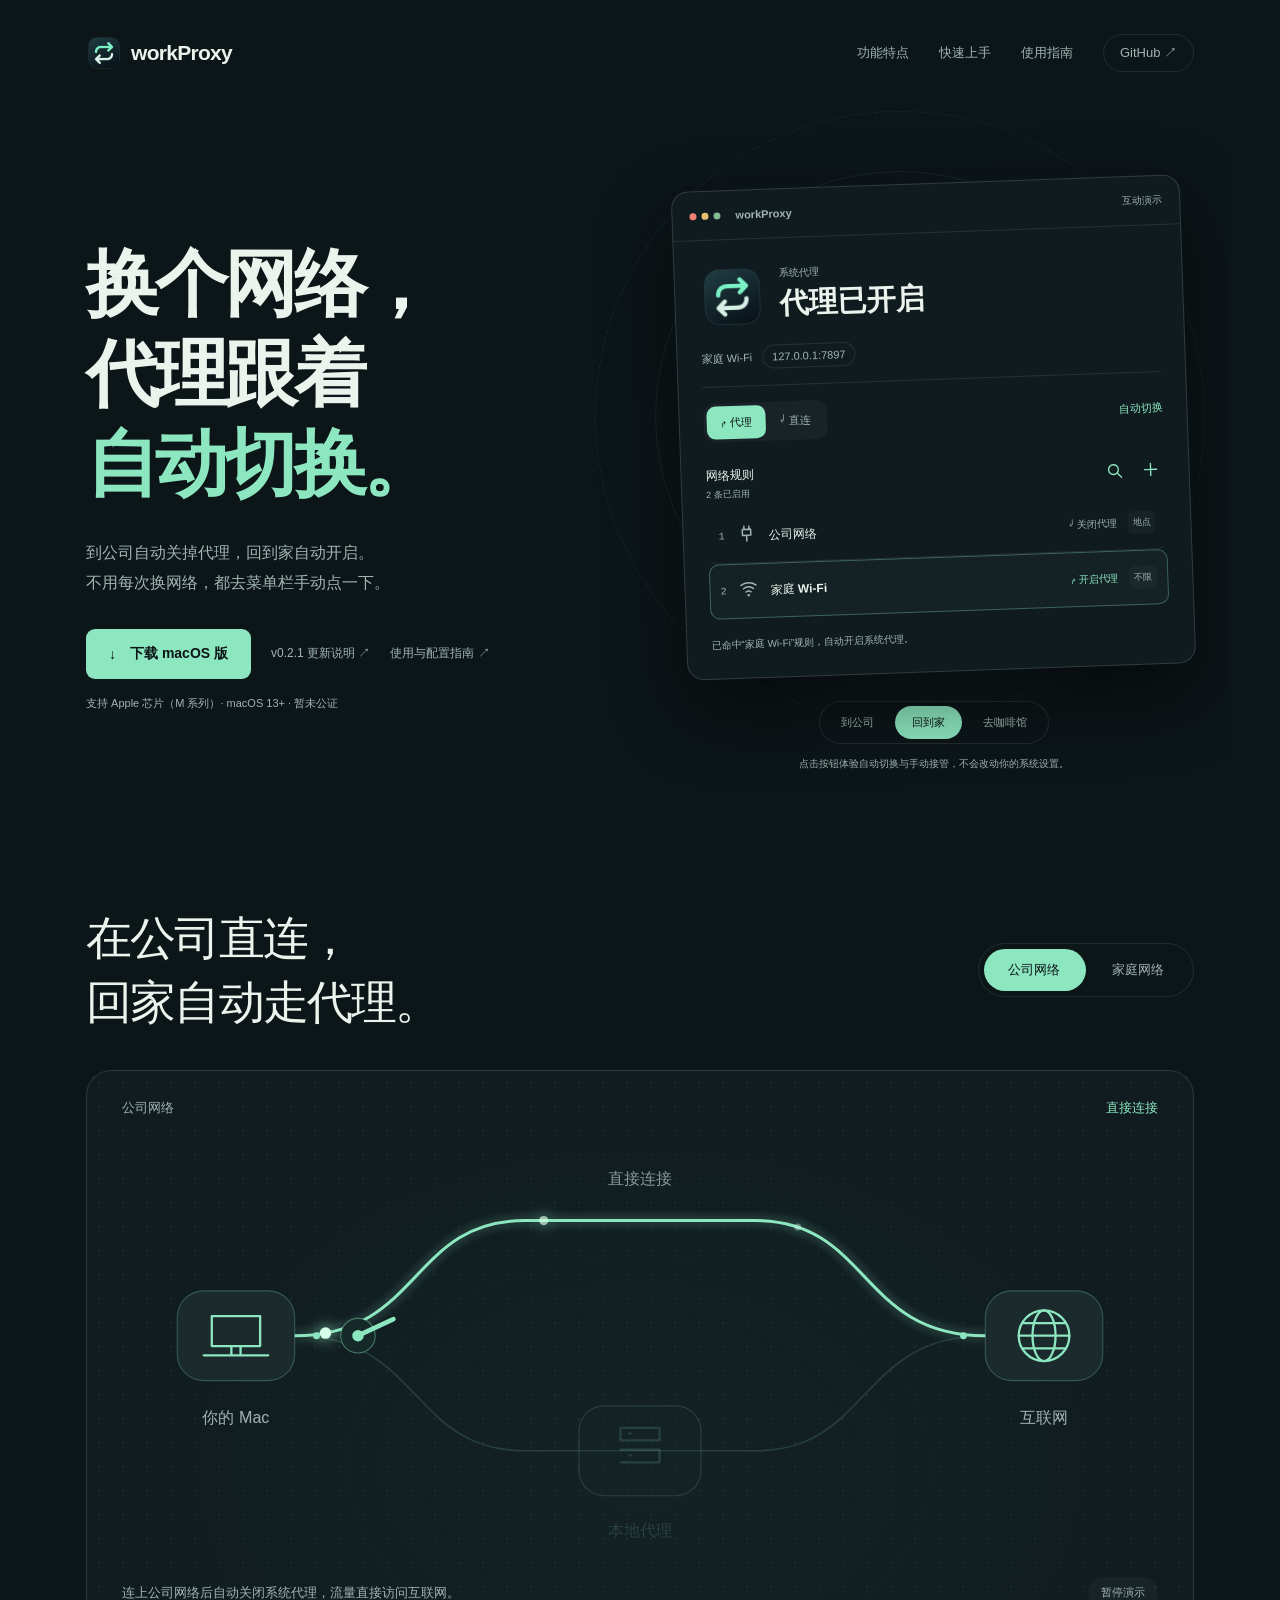
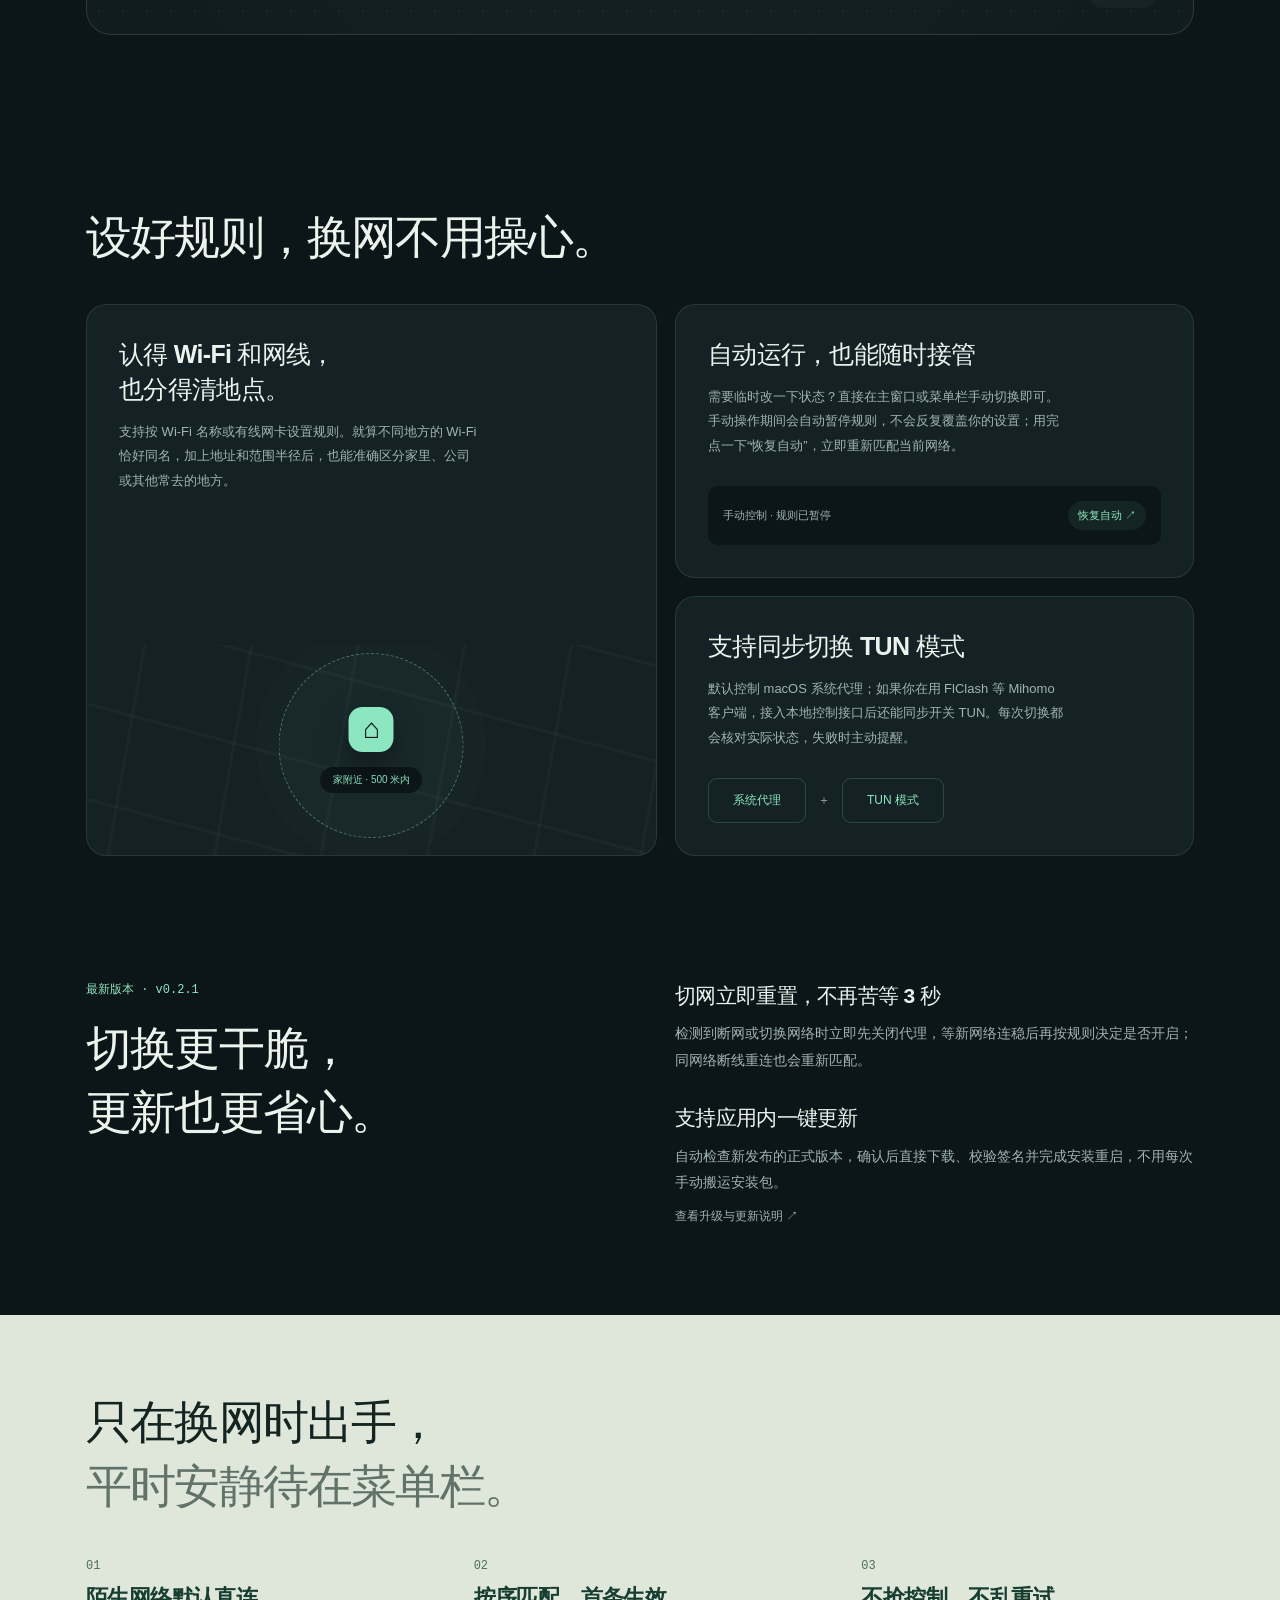
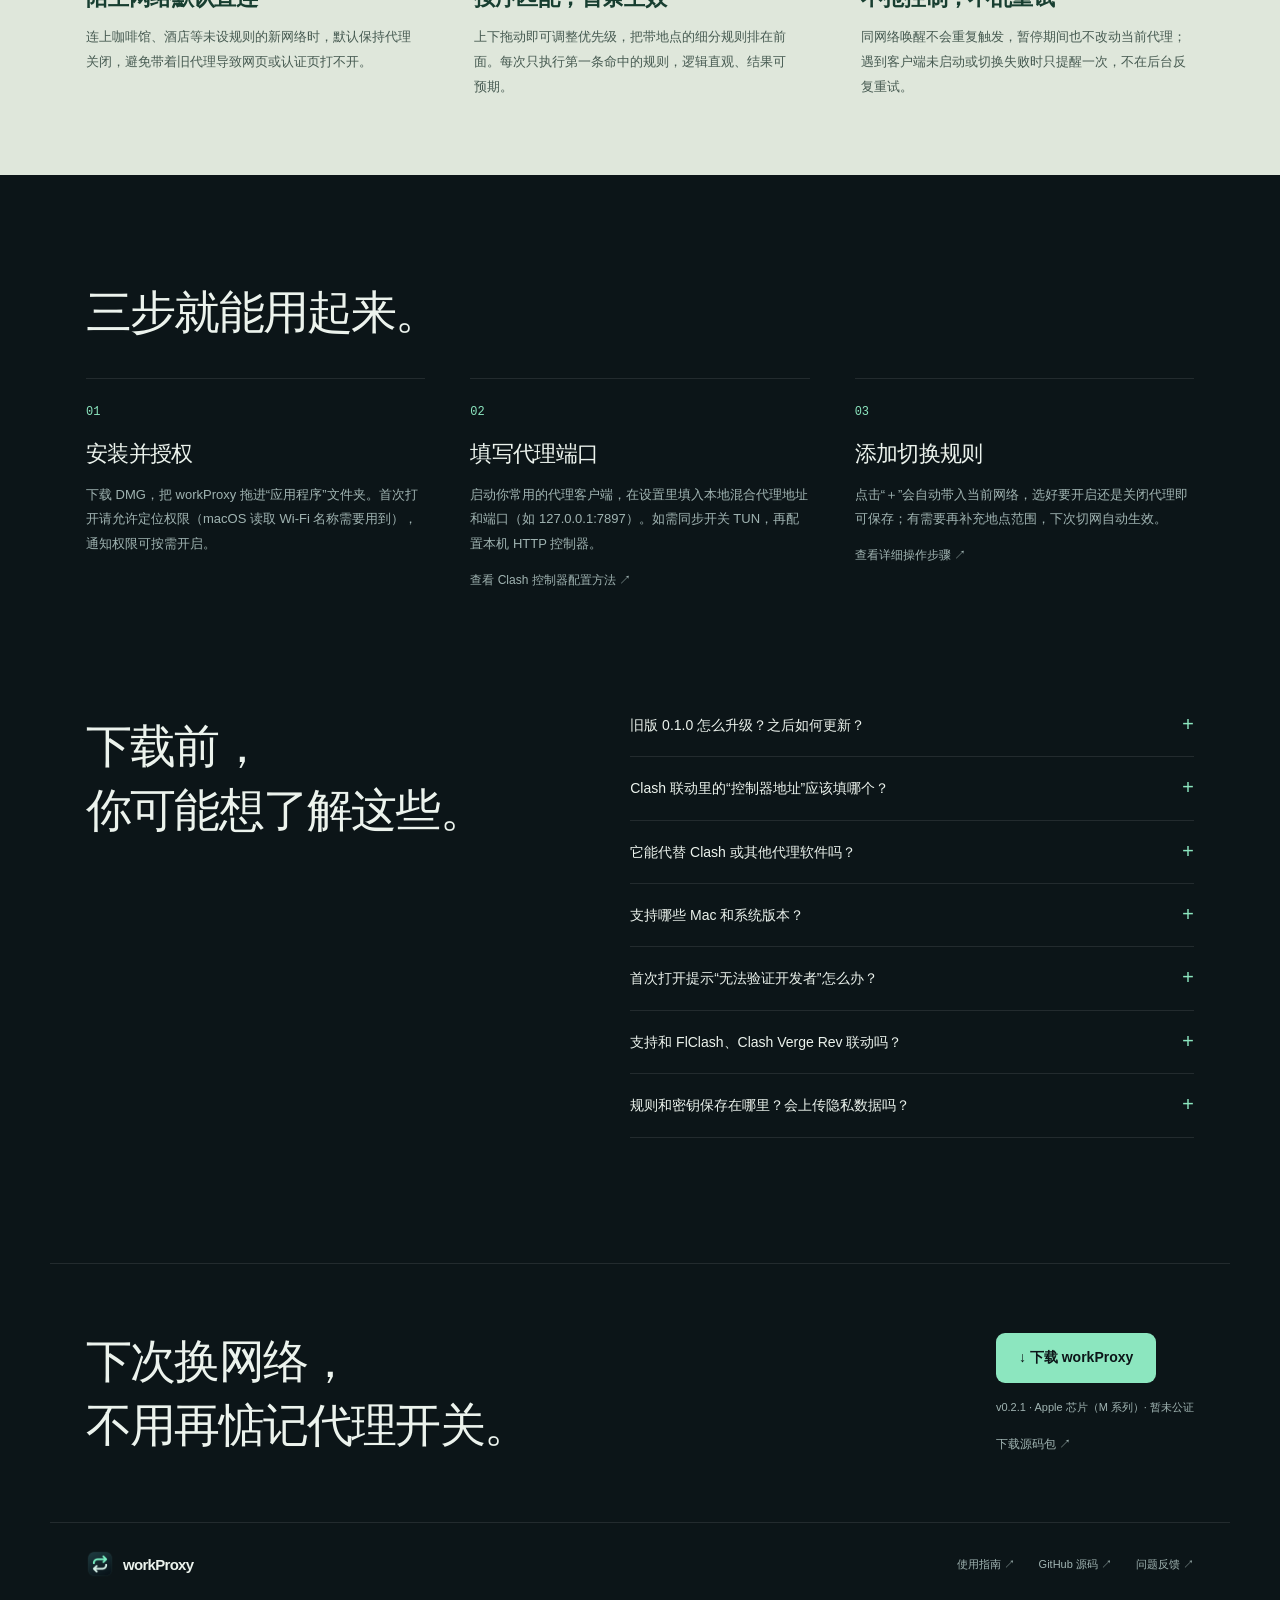
==== commit eceb777d: "docs: rewrite website and guide copy for natural Chinese flow" ====
--- a/site/index.html
+++ b/site/index.html
@@ -4,9 +4,9 @@
 <meta charset="utf-8">
 <meta name="viewport" content="width=device-width, initial-scale=1">
 <meta name="theme-color" content="#0c1518">
-<meta name="description" content="workProxy：按 Wi-Fi、有线网络与地点规则自动切换 macOS 系统代理。原生菜单栏工具，支持可选 Mihomo TUN 联动。">
+<meta name="description" content="workProxy 是一款原生 macOS 菜单栏小工具，可根据 Wi-Fi、有线网络和所在地点自动开关系统代理，并支持联动切换 Mihomo TUN 模式。">
 <meta property="og:title" content="workProxy — 换个网络，代理自动切换">
-<meta property="og:description" content="从公司到家，把重复的代理开关交给 Mac。">
+<meta property="og:description" content="到公司自动关代理，回到家自动开启。不用每次换网都去菜单栏手动点一下。">
 <meta property="og:type" content="website">
 <title>workProxy — 换个网络，代理自动切换</title>
 <link rel="icon" href="./icon.png">
@@ -14,52 +14,50 @@
 <script src="./app.js" defer></script>
 </head>
 <body>
-<a class="skip" href="#main">跳至正文</a>
+<a class="skip" href="#main">跳到主要内容</a>
 <header class="nav wrap">
 <a class="brand" href="./"><img src="./icon.png" width="36" height="36" alt="">workProxy</a>
-<nav aria-label="主导航"><a href="#features">为什么用它</a><a href="#start">开始使用</a><a href="./guide.html">使用指南</a><a class="github" href="https://github.com/sawyerfeng/workProxy">GitHub <span aria-hidden="true">↗</span></a></nav>
+<nav aria-label="主导航"><a href="#features">功能特点</a><a href="#start">快速上手</a><a href="./guide.html">使用指南</a><a class="github" href="https://github.com/sawyerfeng/workProxy">GitHub <span aria-hidden="true">↗</span></a></nav>
 </header>
 <main id="main">
 <section class="hero wrap">
 <div class="hero-copy">
-
-<h1>换个网络。<br>剩下的，<br><em>自动切换。</em></h1>
-<p class="intro">在公司关闭代理，回到家自动开启。<br>把每天重复的开关，交给 workProxy。</p>
-<div class="actions"><a class="button primary" href="https://github.com/sawyerfeng/workProxy/releases/download/v0.2.1/workProxy-0.2.1-macos-arm64.dmg"><span aria-hidden="true">↓</span> 下载 macOS 版</a><a class="text-link" href="https://github.com/sawyerfeng/workProxy/releases/tag/v0.2.1">v0.2.1 发布说明 ↗</a><a class="text-link" href="./guide.html">使用与配置指南 ↗</a></div>
-<p class="download-note">M 系列 Mac · macOS 13+ · 未公证</p>
+<h1>换个网络，<br>代理跟着<br><em>自动切换。</em></h1>
+<p class="intro">到公司自动关掉代理，回到家自动开启。<br>不用每次换网络，都去菜单栏手动点一下。</p>
+<div class="actions"><a class="button primary" href="https://github.com/sawyerfeng/workProxy/releases/download/v0.2.1/workProxy-0.2.1-macos-arm64.dmg"><span aria-hidden="true">↓</span> 下载 macOS 版</a><a class="text-link" href="https://github.com/sawyerfeng/workProxy/releases/tag/v0.2.1">v0.2.1 更新说明 ↗</a><a class="text-link" href="./guide.html">使用与配置指南 ↗</a></div>
+<p class="download-note">支持 Apple 芯片（M 系列）· macOS 13+ · 暂未公证</p>
 </div>
 <div class="hero-demo">
 <div class="orbit orbit-one"></div><div class="orbit orbit-two"></div>
 <div class="app-window">
-<div class="window-title"><span class="traffic" aria-hidden="true"><i></i><i></i><i></i></span><span>workProxy</span><span class="demo-tag">交互演示</span></div>
+<div class="window-title"><span class="traffic" aria-hidden="true"><i></i><i></i><i></i></span><span>workProxy</span><span class="demo-tag">互动演示</span></div>
 <div class="window-content">
 <div class="connection">
 <div class="network-symbol" aria-hidden="true"><img src="./icon.png" width="64" height="64" alt=""></div>
 <div><span class="tiny">系统代理</span><strong id="proxy-state" aria-live="polite">代理已开启</strong></div>
-
 </div>
 <div class="network-line"><span id="network-name">家庭 Wi-Fi</span><span class="endpoint-chip">127.0.0.1:7897</span></div>
 <div class="demo-controls"><div role="group" aria-label="演示手动开关"><button data-proxy="on" aria-pressed="true">↱ 代理</button><button data-proxy="off" aria-pressed="false">↲ 直连</button></div><button id="demo-auto" aria-pressed="true">自动切换</button></div>
 <div class="rules-title"><div><span>网络规则</span><span class="rule-count">2 条已启用</span></div><div class="demo-tools"><button id="demo-search-toggle" aria-label="搜索演示规则" aria-expanded="false" aria-controls="demo-search"><svg viewBox="0 0 24 24" aria-hidden="true"><circle cx="10.5" cy="10.5" r="6.5"/><path d="m16 16 5 5"/></svg></button><a href="./guide.html#rules" aria-label="查看添加规则说明"><svg viewBox="0 0 24 24" aria-hidden="true"><path d="M12 4v16M4 12h16"/></svg></a></div></div>
-<input id="demo-search" type="search" aria-label="搜索演示规则" placeholder="搜索网络" hidden>
+<input id="demo-search" type="search" aria-label="搜索演示规则" placeholder="搜索规则或网络名称" hidden>
 <div class="rule" data-rule="office"><span class="rule-priority">1</span><span class="rule-icon" aria-hidden="true"><svg viewBox="0 0 24 24"><path d="M9 3v4m6-4v4M7 7h10v7H7zm5 7v7"/></svg></span><div><strong>公司网络</strong></div><span class="rule-action off">↲ 关闭代理</span><span class="rule-location" title="指定地点：办公室 · 500 米内">地点</span></div>
 <div class="rule active" data-rule="home"><span class="rule-priority">2</span><span class="rule-icon" aria-hidden="true"><svg viewBox="0 0 24 24"><path d="M3 8a15 15 0 0 1 18 0M6 12a10 10 0 0 1 12 0M9 16a5 5 0 0 1 6 0"/><circle cx="12" cy="20" r=".7"/></svg></span><div><strong>家庭 Wi-Fi</strong></div><span class="rule-action">↱ 开启代理</span><span class="rule-location" title="不限地点">不限</span></div>
-<p id="demo-no-results" hidden>没有匹配的规则</p>
-<div class="demo-result" id="demo-result">已匹配家庭网络规则，开启系统代理。</div>
+<p id="demo-no-results" hidden>没有找到匹配的规则</p>
+<div class="demo-result" id="demo-result">已命中“家庭 Wi-Fi”规则，自动开启系统代理。</div>
 </div>
 </div>
-<div class="scene-picker" role="group" aria-label="切换演示网络">
-<button data-scene="office" aria-pressed="false">去公司</button><button data-scene="home" aria-pressed="true">回到家</button><button data-scene="cafe" aria-pressed="false">去咖啡馆</button>
+<div class="scene-picker" role="group" aria-label="切换演示场景">
+<button data-scene="office" aria-pressed="false">到公司</button><button data-scene="home" aria-pressed="true">回到家</button><button data-scene="cafe" aria-pressed="false">去咖啡馆</button>
 </div>
-<p class="demo-note">仅作演示，不修改网络设置。</p>
+<p class="demo-note">点击按钮体验自动切换与手动接管，不会改动你的系统设置。</p>
 </div>
 </section>
-<section class="journey wrap section" aria-label="网络线路演示">
-<div class="journey-heading"><h2>网络变了，<br>连接的路也变了。</h2><div class="journey-controls" role="group" aria-label="选择演示网络"><button data-route="direct" aria-pressed="true">公司网络</button><button data-route="proxy" aria-pressed="false">家庭网络</button></div></div>
+<section class="journey wrap section" aria-label="网络流向示意">
+<div class="journey-heading"><h2>在公司直连，<br>回家自动走代理。</h2><div class="journey-controls" role="group" aria-label="选择演示网络"><button data-route="direct" aria-pressed="true">公司网络</button><button data-route="proxy" aria-pressed="false">家庭网络</button></div></div>
 <div class="journey-panel" data-route="direct">
 <div class="journey-grid" aria-hidden="true"></div>
 <div class="journey-caption"><span id="journey-label">公司网络</span><strong id="journey-state" aria-live="polite">直接连接</strong></div>
-<svg class="route-diagram" viewBox="0 0 900 400" role="img" aria-label="电脑可以直接连接互联网，也可以经过代理服务器连接互联网">
+<svg class="route-diagram" viewBox="0 0 900 400" role="img" aria-label="示意图：在公司网络下 Mac 直接连接互联网；在家庭网络下流量经由本地代理转发">
 <defs>
 <path id="direct-path" d="M150 190C260 190 250 90 350 90H550C650 90 640 190 750 190"/>
 <path id="proxy-path" d="M150 190C260 190 250 290 350 290H550C650 290 640 190 750 190"/>
@@ -68,7 +66,6 @@
 <text x="450" y="58">直接连接</text>
 </g>
 <g class="connection-track proxy-track"><use href="#proxy-path" class="route-base"/>
-
 </g>
 <g class="active-stream" aria-hidden="true">
 <path class="active-glow" d="M150 190C260 190 250 90 350 90H550C650 90 640 190 750 190"/>
@@ -77,48 +74,48 @@
 </g>
 <g class="proxy-server"><rect x="397" y="251" width="106" height="78" rx="22"/>
 <path d="M433 270H467V281H433ZM433 289H467V300H433M441 275H442M441 294H442"/>
-<text x="450" y="364">代理服务器</text></g>
+<text x="450" y="364">本地代理</text></g>
 <g class="switch-gate" aria-hidden="true"><circle cx="205" cy="190" r="15"/><path class="switch-lever" d="M205 190L239 190"/><circle class="switch-hub" cx="205" cy="190" r="5"/></g>
 <g class="endpoint computer"><rect x="48" y="151" width="102" height="78" rx="23"/><path d="M78 173H120V199H78ZM71 207H127M95 199V207M103 199V207"/><text x="99" y="266">你的 Mac</text></g>
 <g class="endpoint internet"><rect x="750" y="151" width="102" height="78" rx="23"/><circle cx="801" cy="190" r="22"/><ellipse cx="801" cy="190" rx="10" ry="22"/><path d="M779 190H823M782 179H820M782 201H820"/><text x="801" y="266">互联网</text></g>
 <circle class="junction" cx="169" cy="190" r="3"/><circle class="junction" cx="731" cy="190" r="3"/>
 </svg>
-<div class="journey-bottom"><p id="journey-detail">公司网络，直接连接互联网。</p><button class="motion-toggle" aria-pressed="false" aria-label="暂停自动演示">暂停演示</button></div>
+<div class="journey-bottom"><p id="journey-detail">连上公司网络后自动关闭系统代理，流量直接访问互联网。</p><button class="motion-toggle" aria-pressed="false" aria-label="暂停自动演示">暂停演示</button></div>
 </div>
 </section>
 <section id="features" class="features wrap section">
-<div class="section-heading"><h2>让网络适应你的一天。</h2></div>
+<div class="section-heading"><h2>设好规则，换网不用操心。</h2></div>
 <div class="feature-grid">
-<article class="feature large"><h3>认得网络，<br>也认得地点。</h3><p>Wi-Fi 或有线连接，都能有自己的规则。遇到同名网络？加一个地点和半径，让办公室与家各归其位。</p><div class="map-art" aria-hidden="true"><div class="map-radius"></div><span class="map-pin">⌂</span><span class="map-label">家附近 · 500 米</span><span class="map-road road-a"></span><span class="map-road road-b"></span></div></article>
-<article class="feature"><h3>自动，也听你的。</h3><p>想临时切换？在菜单栏直接开关。手动操作会暂停自动规则，准备好后，一键恢复。</p><div class="control-art" aria-hidden="true"><span>手动控制</span><span class="pill">恢复自动 ↗</span></div></article>
-<article class="feature"><h3>系统代理 + TUN。</h3><p>配置 Mihomo 控制器，让两种开关一起切换。执行后回读确认，失败会明确提醒。</p><div class="tun-art" aria-hidden="true"><span>系统代理</span><i>＋</i><span>TUN</span></div></article>
+<article class="feature large"><h3>认得 Wi-Fi 和网线，<br>也分得清地点。</h3><p>支持按 Wi-Fi 名称或有线网卡设置规则。就算不同地方的 Wi-Fi 恰好同名，加上地址和范围半径后，也能准确区分家里、公司或其他常去的地方。</p><div class="map-art" aria-hidden="true"><div class="map-radius"></div><span class="map-pin">⌂</span><span class="map-label">家附近 · 500 米内</span><span class="map-road road-a"></span><span class="map-road road-b"></span></div></article>
+<article class="feature"><h3>自动运行，也能随时接管</h3><p>需要临时改一下状态？直接在主窗口或菜单栏手动切换即可。手动操作期间会自动暂停规则，不会反复覆盖你的设置；用完点一下“恢复自动”，立即重新匹配当前网络。</p><div class="control-art" aria-hidden="true"><span>手动控制 · 规则已暂停</span><span class="pill">恢复自动 ↗</span></div></article>
+<article class="feature"><h3>支持同步切换 TUN 模式</h3><p>默认控制 macOS 系统代理；如果你在用 FlClash 等 Mihomo 客户端，接入本地控制接口后还能同步开关 TUN。每次切换都会核对实际状态，失败时主动提醒。</p><div class="tun-art" aria-hidden="true"><span>系统代理</span><i>＋</i><span>TUN 模式</span></div></article>
 </div>
 </section>
-<section class="release-section wrap" aria-label="0.2.1 新功能">
-<div><span class="release-label">新版本 · 0.2.1</span><h2>换网先关代理，<br>连接后按规则开启。</h2></div>
-<div class="release-features"><article><h3>不等 3 秒，切网先关闭。</h3><p>断线或切换网络就关闭代理，连接确认后再匹配规则。同网重连也重新匹配，未知网络保持关闭。</p></article><article><h3>发现新版，提醒你安装。</h3><p>自动检查正式版本，确认后下载、验证签名并安装重启。</p><a class="text-link" href="./guide.html#updates">了解更新方式 ↗</a></article></div>
+<section class="release-section wrap" aria-label="0.2.1 版本亮点">
+<div><span class="release-label">最新版本 · v0.2.1</span><h2>切换更干脆，<br>更新也更省心。</h2></div>
+<div class="release-features"><article><h3>切网立即重置，不再苦等 3 秒</h3><p>检测到断网或切换网络时立即先关闭代理，等新网络连稳后再按规则决定是否开启；同网络断线重连也会重新匹配。</p></article><article><h3>支持应用内一键更新</h3><p>自动检查新发布的正式版本，确认后直接下载、校验签名并完成安装重启，不用每次手动搬运安装包。</p><a class="text-link" href="./guide.html#updates">查看升级与更新说明 ↗</a></article></div>
 </section>
 <section class="quiet-band">
-<div class="wrap quiet-content"><h2>该工作时工作。<br><span>其余时间，保持安静。</span></h2><div class="quiet-facts"><p><b>立即<span>关闭</span></b>网络变化先关代理，连接确认后按规则决定开关。</p><p><b>01<span>条</span></b>从上到下，执行第一条匹配规则。新网络没有匹配，就保持代理关闭。</p><p><b>由你<span>决定</span></b>暂停不会改变代理。恢复自动时，重新匹配当前网络。</p></div></div>
+<div class="wrap quiet-content"><h2>只在换网时出手，<br><span>平时安静待在菜单栏。</span></h2><div class="quiet-facts"><p><b><span>01</span>陌生网络默认直连</b>连上咖啡馆、酒店等未设规则的新网络时，默认保持代理关闭，避免带着旧代理导致网页或认证页打不开。</p><p><b><span>02</span>按序匹配，首条生效</b>上下拖动即可调整优先级，把带地点的细分规则排在前面。每次只执行第一条命中的规则，逻辑直观、结果可预期。</p><p><b><span>03</span>不抢控制，不乱重试</b>同网络唤醒不会重复触发，暂停期间也不改动当前代理；遇到客户端未启动或切换失败时只提醒一次，不在后台反复重试。</p></div></div>
 </section>
 <section id="start" class="section wrap start">
-<div class="section-heading"><h2>三步，把开关交出去。</h2></div>
-<ol class="steps"><li><span>01</span><h3>装好它</h3><p>下载 DMG，把 workProxy 拖入“应用程序”。启动时按提示授权定位，通知可选。</p></li><li><span>02</span><h3>连上客户端</h3><p>填写代理地址与端口。需要 TUN 联动时，再配置 HTTP 控制器。</p><a class="text-link" href="./guide.html#controller">Clash 控制器怎么配 ↗</a></li><li><span>03</span><h3>留下一条规则</h3><p>自动带入当前可识别的网络，选代理动作后保存。地点条件按需添加，下次网络事件自动匹配。</p><a class="text-link" href="./guide.html#rules">查看完整操作步骤 ↗</a></li></ol>
+<div class="section-heading"><h2>三步就能用起来。</h2></div>
+<ol class="steps"><li><span>01</span><h3>安装并授权</h3><p>下载 DMG，把 workProxy 拖进“应用程序”文件夹。首次打开请允许定位权限（macOS 读取 Wi-Fi 名称需要用到），通知权限可按需开启。</p></li><li><span>02</span><h3>填写代理端口</h3><p>启动你常用的代理客户端，在设置里填入本地混合代理地址和端口（如 127.0.0.1:7897）。如需同步开关 TUN，再配置本机 HTTP 控制器。</p><a class="text-link" href="./guide.html#controller">查看 Clash 控制器配置方法 ↗</a></li><li><span>03</span><h3>添加切换规则</h3><p>点击“＋”会自动带入当前网络，选好要开启还是关闭代理即可保存；有需要再补充地点范围，下次切网自动生效。</p><a class="text-link" href="./guide.html#rules">查看详细操作步骤 ↗</a></li></ol>
 </section>
 <section class="faq wrap section">
-<div><h2>下载之前，<br>你可能想知道。</h2></div>
+<div><h2>下载前，<br>你可能想了解这些。</h2></div>
 <div class="questions">
-<details><summary>0.1.0 如何升级？以后怎么更新？</summary><p>0.1.0 需先手动安装一次 0.2.0。之后可在应用内检查、下载并安装更新，也可以在设置中关闭自动检查。<a href="./guide.html#updates">查看更新说明 ↗</a></p></details>
-<details><summary>Clash 控制台地址应该填哪个？</summary><p>填写客户端的本机 HTTP 控制器地址，例如 <code>http://127.0.0.1:9090</code>，不能填写代理端口或网页面板地址。<a href="./guide.html#controller">查看 FlClash / Clash Verge Rev 配置指南 ↗</a></p></details>
-<details><summary>它能代替 Clash 或 VPN 吗？</summary><p>不能。workProxy 是开关与规则工具，需要配合已有代理客户端使用，不提供节点、订阅或代理服务器。</p></details>
-<details><summary>支持哪些 Mac？</summary><p>当前 DMG 面向 Apple Silicon（M 系列），部署目标为 macOS 13+。Intel 可尝试源码构建，但尚未实机验证。最低系统版本、首次授权及真实 TUN 网络切换仍需更多实测。</p></details>
-<details><summary>为什么会提示无法验证开发者？</summary><p>当前版本使用本机临时签名，没有 Developer ID 签名和 Apple 公证，首次打开可能被 macOS 拦截。请阅读发布说明，确认下载来源后再决定是否安装。</p></details>
-<details><summary>FlClash 和 Clash Verge Rev 都能联动吗？</summary><p>使用通用 Mihomo HTTP API。需在客户端启用本机控制器，并填写正确密钥。Clash Verge Rev 尚未实机验证；客户端重启或重载可能覆盖运行状态，workProxy 不持续守护。系统代理与 TUN 的修改也不是原子操作。</p></details>
-<details><summary>规则和密钥保存在哪里？</summary><p>保存在本机的 <code>~/Library/Application Support/workProxy/settings.json</code>。密钥以明文存储，不使用钥匙串，请勿分享该文件。地址搜索和地图使用 Apple 系统服务，需要联网。</p></details>
+<details><summary>旧版 0.1.0 怎么升级？之后如何更新？</summary><p>如果你还在用 0.1.0，请先手动下载安装一次最新版 DMG（拖入“应用程序”覆盖旧版）。从 0.2.0 起已内置自动更新功能，后续可直接在应用内检查、下载并完成安装，也可在设置中关闭自动检查。<a href="./guide.html#updates">查看更新说明 ↗</a></p></details>
+<details><summary>Clash 联动里的“控制器地址”应该填哪个？</summary><p>请填写客户端开放的本机 HTTP 外部控制器地址（例如 <code>http://127.0.0.1:9090</code>），不要填成代理流量端口（如 7897）或带 <code>/ui</code> 的网页面板地址。<a href="./guide.html#controller">查看 FlClash / Clash Verge Rev 配置指南 ↗</a></p></details>
+<details><summary>它能代替 Clash 或其他代理软件吗？</summary><p>不能。workProxy 本身不提供节点、订阅或代理服务，它只负责按规则帮你自动开关代理，需要配合 Clash、FlClash、Clash Verge Rev 等已有客户端一起使用。</p></details>
+<details><summary>支持哪些 Mac 和系统版本？</summary><p>目前提供的 DMG 安装包支持搭载 Apple 芯片（M 系列）的 Mac，系统要求 macOS 13 及以上。Intel 机型可以拉取源码自行编译，但暂未经过真机测试。</p></details>
+<details><summary>首次打开提示“无法验证开发者”怎么办？</summary><p>应用目前使用本地临时签名打包，暂未经过 Apple 公证，首次打开可能会被系统安全检查拦截。确认安装包来自官方 GitHub Releases 后，可在“系统设置 → 隐私与安全性”中手动允许运行，也可以直接下载源码自行构建。</p></details>
+<details><summary>支持和 FlClash、Clash Verge Rev 联动吗？</summary><p>只要客户端开启了本机 Mihomo HTTP 外部控制器，填好地址和密钥即可联动（目前已在 FlClash 上实测，Clash Verge Rev 尚未完整验证）。建议同时关掉客户端自带的“系统代理守护”，避免两边互相覆盖。另外，系统代理和 TUN 是分步切换的，若客户端重启重载或某一步未生效，界面都会明确提示。</p></details>
+<details><summary>规则和密钥保存在哪里？会上传隐私数据吗？</summary><p>所有规则、地点坐标和控制器密钥都只保存在本机的 <code>~/Library/Application Support/workProxy/settings.json</code> 中（仅当前用户可读写）。密钥目前以明文存储，暂未接入系统钥匙串，反馈问题时请不要上传该文件。除搜索地址、展示地图（调用 Apple 系统服务）和检查更新外，应用不会联网发送任何数据。</p></details>
 </div>
 </section>
-<section class="final-cta wrap"><div><h2>下一次换网络，<br>少想一件事。</h2></div><div><a class="button primary" href="https://github.com/sawyerfeng/workProxy/releases/download/v0.2.1/workProxy-0.2.1-macos-arm64.dmg">↓ 下载 workProxy</a><p class="download-note">v0.2.1 · M 系列 Mac · 未公证</p><a class="text-link" href="https://github.com/sawyerfeng/workProxy/releases/download/v0.2.1/workProxy-0.2.1-source.zip">获取源码 ↗</a></div></section>
+<section class="final-cta wrap"><div><h2>下次换网络，<br>不用再惦记代理开关。</h2></div><div><a class="button primary" href="https://github.com/sawyerfeng/workProxy/releases/download/v0.2.1/workProxy-0.2.1-macos-arm64.dmg">↓ 下载 workProxy</a><p class="download-note">v0.2.1 · Apple 芯片（M 系列）· 暂未公证</p><a class="text-link" href="https://github.com/sawyerfeng/workProxy/releases/download/v0.2.1/workProxy-0.2.1-source.zip">下载源码包 ↗</a></div></section>
 </main>
-<footer class="wrap"><a class="brand" href="./"><img src="./icon.png" width="28" height="28" alt="">workProxy</a><div><a href="./guide.html">使用指南 ↗</a><a href="https://github.com/sawyerfeng/workProxy/tree/main">源代码 ↗</a><a href="https://github.com/sawyerfeng/workProxy/issues">反馈问题 ↗</a></div></footer>
+<footer class="wrap"><a class="brand" href="./"><img src="./icon.png" width="28" height="28" alt="">workProxy</a><div><a href="./guide.html">使用指南 ↗</a><a href="https://github.com/sawyerfeng/workProxy/tree/main">GitHub 源码 ↗</a><a href="https://github.com/sawyerfeng/workProxy/issues">问题反馈 ↗</a></div></footer>
 </body>
 </html>
--- a/site/style.css
+++ b/site/style.css
@@ -1,13 +1,13 @@
 :root{color-scheme:dark;--bg:#0c1518;--panel:#142125;--ink:#ecf3ed;--muted:#a0b4b2;--mint:#8ce6bf;--line:#ffffff18;--orange:#eaaa87}
 [hidden]{display:none!important}
-*{box-sizing:border-box}html{scroll-behavior:smooth;scroll-padding-top:30px}body{margin:0;background:var(--bg);color:var(--ink);font-family:-apple-system,BlinkMacSystemFont,"Segoe UI","PingFang SC","Microsoft YaHei",sans-serif;-webkit-font-smoothing:antialiased}a{color:inherit;text-decoration:none}button{font:inherit;cursor:pointer}button,a,summary{-webkit-tap-highlight-color:transparent}a:focus-visible,button:focus-visible,summary:focus-visible{outline:2px solid var(--mint);outline-offset:6px}button:disabled{cursor:wait}::selection{background:var(--mint);color:var(--bg)}.wrap{max-width:1180px;margin:auto;padding-left:36px;padding-right:36px}.skip{position:absolute;top:-60px;left:20px;background:var(--mint);color:var(--bg);padding:12px;z-index:10}.skip:focus{top:12px}
+*{box-sizing:border-box}p,summary,li{text-wrap:pretty}html{scroll-behavior:smooth;scroll-padding-top:30px}body{margin:0;background:var(--bg);color:var(--ink);font-family:-apple-system,BlinkMacSystemFont,"Segoe UI","PingFang SC","Microsoft YaHei",sans-serif;-webkit-font-smoothing:antialiased}a{color:inherit;text-decoration:none}button{font:inherit;cursor:pointer}button,a,summary{-webkit-tap-highlight-color:transparent}a:focus-visible,button:focus-visible,summary:focus-visible{outline:2px solid var(--mint);outline-offset:6px}button:disabled{cursor:wait}::selection{background:var(--mint);color:var(--bg)}.wrap{max-width:1180px;margin:auto;padding-left:36px;padding-right:36px}.skip{position:absolute;top:-60px;left:20px;background:var(--mint);color:var(--bg);padding:12px;z-index:10}.skip:focus{top:12px}
 .nav{height:106px;display:flex;align-items:center;justify-content:space-between}.brand{display:flex;align-items:center;gap:9px;font-size:21px;font-weight:750;letter-spacing:-.7px}.brand img{border-radius:9px}.nav nav{display:flex;gap:30px;align-items:center;font-size:13px;color:var(--muted)}.nav a:hover,footer a:hover{color:var(--mint)}.github{border:1px solid var(--line);border-radius:30px;padding:9px 16px}
 .hero{display:grid;grid-template-columns:1fr 1fr;gap:30px;align-items:center;padding-top:65px;padding-bottom:90px;overflow:hidden}h1{font-size:clamp(48px,5.7vw,76px);font-weight:650;letter-spacing:-3.8px;line-height:1.24;margin:0}h1 em{font-style:normal;color:var(--mint)}.intro{color:var(--muted);font-size:16px;line-height:1.9;margin:28px 0 30px}.actions{display:flex;gap:20px;align-items:center;flex-wrap:wrap}.button{display:inline-flex;justify-content:center;align-items:center;gap:14px;border-radius:9px;padding:16px 23px;font-size:14px;font-weight:650;transition:transform .2s,background .2s}.primary{background:var(--mint);color:var(--bg)}.primary:hover{transform:translateY(-3px);background:#b2f2d4}.text-link{font-size:12px;color:var(--muted)}.text-link:hover{color:var(--mint)}.download-note{color:var(--muted);font-size:11px;margin:15px 0 0;line-height:1.8}
 .hero-demo{position:relative;padding:42px 6px 0 24px}.orbit{position:absolute;border:1px solid #8ce6bf15;border-radius:50%;width:490px;height:490px;top:0;left:0;z-index:-1}.orbit-two{width:610px;height:610px;left:-60px;top:-60px;border-style:dashed}.hero-demo:before{content:"";position:absolute;inset:0;background:radial-gradient(ellipse,#8ce6bf12,transparent 65%);z-index:-1}.app-window{background:#101b20;border:1px solid #ffffff25;border-radius:17px;box-shadow:0 30px 75px #0007;transform:rotate(-2deg)}.window-title{display:flex;align-items:center;padding:17px;border-bottom:1px solid var(--line);gap:15px;font-size:11px;font-weight:600;color:var(--muted)}.traffic{display:flex;gap:5px}.traffic i{width:7px;height:7px;background:#ee8073;border-radius:50%}.traffic i:nth-child(2){background:#e5c16e}.traffic i:nth-child(3){background:#83bb93}.demo-tag{margin-left:auto;font-weight:400;font-size:10px}.window-content{padding:24px}.connection{display:flex;align-items:center;gap:14px}.network-symbol{font-size:42px;font-weight:200;background:#8ce6bf12;color:var(--mint);width:66px;height:66px;display:grid;place-items:center;border-radius:18px}.tiny{font-size:10px;color:var(--muted);display:block;margin-bottom:4px}.connection strong{font-size:29px;font-weight:600}.network-line{display:flex;gap:7px;align-items:center;margin:22px 0 30px;color:var(--muted);font-size:11px}.automatic{margin-left:auto;font-size:10px;color:var(--mint)}.rules-title{display:flex;justify-content:space-between;font-size:12px;margin-bottom:12px}.rules-title span:last-child{color:var(--muted);font-size:9px}.rule{display:flex;gap:11px;align-items:center;border:1px solid transparent;border-bottom-color:var(--line);padding:14px 10px;border-radius:10px;transition:background .25s,border-color .25s}.rule.active{background:#8ce6bf09;border-color:#8ce6bf55}.rule-icon{color:var(--muted);font-size:20px;width:22px;text-align:center}.rule strong{font-size:12px;display:block;font-weight:550}.rule small{font-size:9px;color:var(--muted);display:block;margin-top:5px}.rule-action{font-size:10px;color:var(--mint);margin-left:auto;white-space:nowrap}.rule-action.off{color:var(--orange)}.rule-action.neutral{color:var(--muted)}.demo-result{font-size:10px;line-height:1.8;color:var(--muted);padding-top:17px;min-height:35px}.scene-picker{display:flex;justify-content:center;gap:4px;margin:29px auto 0;width:max-content;border:1px solid var(--line);border-radius:30px;background:var(--bg);padding:4px}.scene-picker button{background:none;border:0;border-radius:24px;padding:9px 17px;font-size:11px;color:var(--muted)}.scene-picker button[aria-pressed=true]{background:var(--mint);color:var(--bg)}.demo-note{text-align:center;font-size:10px;color:var(--muted);margin-top:13px}
-.section{padding-top:105px;padding-bottom:105px}.section-heading{margin-bottom:42px}h2{font-size:clamp(30px,3.7vw,46px);letter-spacing:-1.8px;font-weight:550;line-height:1.4;margin:0}.section-heading>p{font-size:14px;color:var(--muted);margin-top:18px}.feature-grid{display:grid;grid-template-columns:1.1fr 1fr;gap:18px}.feature{background:var(--panel);border:1px solid var(--line);border-radius:20px;padding:32px;overflow:hidden}.feature.large{grid-row:span 2;position:relative;padding-bottom:235px}h3{font-size:25px;letter-spacing:-.7px;line-height:1.4;margin:20px 0 13px;font-weight:550}.feature p{color:var(--muted);font-size:13px;line-height:1.9;margin:0;max-width:360px}.control-art{display:flex;justify-content:space-between;align-items:center;margin-top:27px;background:var(--bg);padding:15px;border-radius:10px;font-size:11px;color:var(--muted)}.pill{border-radius:20px;background:#8ce6bf12;color:var(--mint);padding:7px 10px}.tun-art{display:flex;gap:12px;align-items:center;margin-top:27px;color:var(--mint);font-size:12px}.tun-art span{border:1px solid #8ce6bf33;border-radius:9px;padding:13px 24px}.tun-art i{color:var(--muted);font-style:normal}.map-art{position:absolute;left:0;right:0;bottom:0;height:210px;overflow:hidden;background:repeating-linear-gradient(15deg,transparent 0 52px,#ffffff07 53px 55px,transparent 56px 92px),repeating-linear-gradient(100deg,transparent 0 55px,#ffffff07 56px 58px,transparent 59px 105px)}.map-radius{position:absolute;width:185px;height:185px;left:50%;top:8px;transform:translateX(-50%);border-radius:50%;border:1px dashed #8ce6bf66;background:#8ce6bf0b;box-shadow:0 0 0 23px #8ce6bf04}.map-pin{position:absolute;left:50%;top:62px;transform:translateX(-50%);display:grid;place-items:center;width:45px;height:45px;border-radius:14px;background:var(--mint);color:var(--bg);font-size:28px;box-shadow:0 12px 30px #0006;z-index:2}.map-label{position:absolute;left:50%;top:122px;transform:translateX(-50%);font-size:10px;background:var(--bg);padding:6px 12px;border-radius:20px;color:var(--mint)}.quiet-band{background:#dfe7db;color:#142521}.quiet-content{padding-top:75px;padding-bottom:75px}.quiet-content h2 span{color:#617269}.quiet-facts{display:grid;grid-template-columns:repeat(3,1fr);gap:55px;margin-top:40px}.quiet-facts p{font-size:13px;line-height:1.9;color:#465a51;margin:0}.quiet-facts b{display:block;font:400 40px ui-monospace,monospace;color:#173e30;margin-bottom:12px;letter-spacing:-2px}.quiet-facts b span{font:12px -apple-system,sans-serif;letter-spacing:0;margin-left:8px}.steps{list-style:none;padding:0;display:grid;grid-template-columns:repeat(3,1fr);gap:45px;margin:0}.steps li{border-top:1px solid var(--line);padding-top:22px}.steps li>span{font:12px ui-monospace,monospace;color:var(--mint)}.steps h3{font-size:22px}.steps p{font-size:13px;color:var(--muted);line-height:1.9}.faq{display:grid;grid-template-columns:.85fr 1fr;gap:65px;padding-top:20px}.faq .questions details{border-bottom:1px solid var(--line);padding:0 0 20px;margin-bottom:20px}.questions summary{font-size:14px;cursor:pointer;line-height:1.6;list-style:none;position:relative;padding-right:26px}.questions summary::-webkit-details-marker{display:none}.questions summary:after{content:"+";position:absolute;right:0;color:var(--mint);font:20px ui-monospace,monospace}.questions details[open] summary:after{content:"−"}.questions p{color:var(--muted);font-size:12px;line-height:1.9;margin-bottom:0}code{overflow-wrap:anywhere;font-size:11px}.final-cta{display:flex;align-items:center;justify-content:space-between;gap:40px;padding-top:65px;padding-bottom:65px;border-top:1px solid var(--line)}.final-cta .text-link{display:inline-block;margin-top:18px}footer{display:flex;justify-content:space-between;align-items:center;gap:20px;padding-top:27px!important;padding-bottom:27px!important;border-top:1px solid var(--line);font-size:11px;color:var(--muted)}footer .brand{font-size:15px;color:var(--ink)}footer>div{display:flex;gap:24px}
+.section{padding-top:105px;padding-bottom:105px}.section-heading{margin-bottom:42px}h2{font-size:clamp(30px,3.7vw,46px);letter-spacing:-1.8px;font-weight:550;line-height:1.4;margin:0}.section-heading>p{font-size:14px;color:var(--muted);margin-top:18px}.feature-grid{display:grid;grid-template-columns:1.1fr 1fr;gap:18px}.feature{background:var(--panel);border:1px solid var(--line);border-radius:20px;padding:32px;overflow:hidden}.feature.large{grid-row:span 2;position:relative;padding-bottom:235px}h3{font-size:25px;letter-spacing:-.7px;line-height:1.4;margin:20px 0 13px;font-weight:550}.feature p{color:var(--muted);font-size:13px;line-height:1.9;margin:0;max-width:360px}.control-art{display:flex;justify-content:space-between;align-items:center;margin-top:27px;background:var(--bg);padding:15px;border-radius:10px;font-size:11px;color:var(--muted)}.pill{border-radius:20px;background:#8ce6bf12;color:var(--mint);padding:7px 10px}.tun-art{display:flex;gap:12px;align-items:center;margin-top:27px;color:var(--mint);font-size:12px}.tun-art span{border:1px solid #8ce6bf33;border-radius:9px;padding:13px 24px}.tun-art i{color:var(--muted);font-style:normal}.map-art{position:absolute;left:0;right:0;bottom:0;height:210px;overflow:hidden;background:repeating-linear-gradient(15deg,transparent 0 52px,#ffffff07 53px 55px,transparent 56px 92px),repeating-linear-gradient(100deg,transparent 0 55px,#ffffff07 56px 58px,transparent 59px 105px)}.map-radius{position:absolute;width:185px;height:185px;left:50%;top:8px;transform:translateX(-50%);border-radius:50%;border:1px dashed #8ce6bf66;background:#8ce6bf0b;box-shadow:0 0 0 23px #8ce6bf04}.map-pin{position:absolute;left:50%;top:62px;transform:translateX(-50%);display:grid;place-items:center;width:45px;height:45px;border-radius:14px;background:var(--mint);color:var(--bg);font-size:28px;box-shadow:0 12px 30px #0006;z-index:2}.map-label{position:absolute;left:50%;top:122px;transform:translateX(-50%);font-size:10px;background:var(--bg);padding:6px 12px;border-radius:20px;color:var(--mint)}.quiet-band{background:#dfe7db;color:#142521}.quiet-content{padding-top:75px;padding-bottom:75px}.quiet-content h2 span{color:#617269}.quiet-facts{display:grid;grid-template-columns:repeat(3,1fr);gap:55px;margin-top:40px}.quiet-facts p{font-size:13px;line-height:1.9;color:#465a51;margin:0}.quiet-facts b{display:block;font-size:22px;font-weight:600;color:#173e30;margin-bottom:12px;letter-spacing:-.6px;line-height:1.4}.quiet-facts b span{display:block;font:12px ui-monospace,monospace;color:#4f6b5e;letter-spacing:0;margin:0 0 10px}.steps{list-style:none;padding:0;display:grid;grid-template-columns:repeat(3,1fr);gap:45px;margin:0}.steps li{border-top:1px solid var(--line);padding-top:22px}.steps li>span{font:12px ui-monospace,monospace;color:var(--mint)}.steps h3{font-size:22px}.steps p{font-size:13px;color:var(--muted);line-height:1.9}.faq{display:grid;grid-template-columns:.85fr 1fr;gap:65px;padding-top:20px}.faq .questions details{border-bottom:1px solid var(--line);padding:0 0 20px;margin-bottom:20px}.questions summary{font-size:14px;cursor:pointer;line-height:1.6;list-style:none;position:relative;padding-right:26px}.questions summary::-webkit-details-marker{display:none}.questions summary:after{content:"+";position:absolute;right:0;color:var(--mint);font:20px ui-monospace,monospace}.questions details[open] summary:after{content:"−"}.questions p{color:var(--muted);font-size:12px;line-height:1.9;margin-bottom:0}code{overflow-wrap:anywhere;font-size:11px}.final-cta{display:flex;align-items:center;justify-content:space-between;gap:40px;padding-top:65px;padding-bottom:65px;border-top:1px solid var(--line)}.final-cta .text-link{display:inline-block;margin-top:18px}footer{display:flex;justify-content:space-between;align-items:center;gap:20px;padding-top:27px!important;padding-bottom:27px!important;border-top:1px solid var(--line);font-size:11px;color:var(--muted)}footer .brand{font-size:15px;color:var(--ink)}footer>div{display:flex;gap:24px}
 @media(min-width:1400px){.hero{padding-top:85px;padding-bottom:110px}}
 @media(max-width:900px){.hero{gap:12px}.hero-demo{padding-left:0}.window-content{padding:17px}.connection strong{font-size:24px}.rule{padding-left:5px;padding-right:5px}.rule-action{font-size:9px}.actions{gap:14px}.feature{padding:25px}.quiet-facts{gap:28px}.faq{gap:30px}}
-@media(max-width:700px){.wrap{padding-left:23px;padding-right:23px}.nav{height:80px}.nav nav{gap:15px}.nav nav>a:not(.github){display:none}.hero{grid-template-columns:1fr;padding-top:45px;padding-bottom:55px;gap:45px}h1{font-size:58px;letter-spacing:-3px}.hero-copy{max-width:480px}.hero-demo{max-width:460px;width:100%;margin:auto;padding:35px 7px 0}.window-content{padding:23px}.section{padding-top:65px;padding-bottom:65px}.feature-grid{grid-template-columns:1fr}.feature.large{grid-row:auto;padding-bottom:235px}.feature{padding:27px}.quiet-content{padding-top:55px;padding-bottom:55px}.quiet-facts{grid-template-columns:1fr;gap:27px}.quiet-facts p{max-width:400px}.quiet-facts b{font-size:33px;margin-bottom:5px}.steps{grid-template-columns:1fr;gap:25px}.steps h3{margin-top:12px}.faq{grid-template-columns:1fr;gap:32px;padding-top:5px}.final-cta{align-items:flex-start;flex-direction:column;padding-top:45px;padding-bottom:45px;gap:30px}footer{flex-wrap:wrap}.orbit{display:none}.intro{font-size:15px}}
+@media(max-width:700px){.wrap{padding-left:23px;padding-right:23px}.nav{height:80px}.nav nav{gap:15px}.nav nav>a:not(.github){display:none}.hero{grid-template-columns:1fr;padding-top:45px;padding-bottom:55px;gap:45px}h1{font-size:58px;letter-spacing:-3px}.hero-copy{max-width:480px}.hero-demo{max-width:460px;width:100%;margin:auto;padding:35px 7px 0}.window-content{padding:23px}.section{padding-top:65px;padding-bottom:65px}.feature-grid{grid-template-columns:1fr}.feature.large{grid-row:auto;padding-bottom:235px}.feature{padding:27px}.quiet-content{padding-top:55px;padding-bottom:55px}.quiet-facts{grid-template-columns:1fr;gap:27px}.quiet-facts p{max-width:400px}.quiet-facts b{font-size:20px;margin-bottom:8px}.steps{grid-template-columns:1fr;gap:25px}.steps h3{margin-top:12px}.faq{grid-template-columns:1fr;gap:32px;padding-top:5px}.final-cta{align-items:flex-start;flex-direction:column;padding-top:45px;padding-bottom:45px;gap:30px}footer{flex-wrap:wrap}.orbit{display:none}.intro{font-size:15px}}
 @media(prefers-reduced-motion:reduce){html{scroll-behavior:auto}*,*:before,*:after{transition:none!important;animation:none!important}}
 
 .feature h3{margin-top:0}.hero-demo{padding-top:12px}.section-heading{margin-bottom:34px}
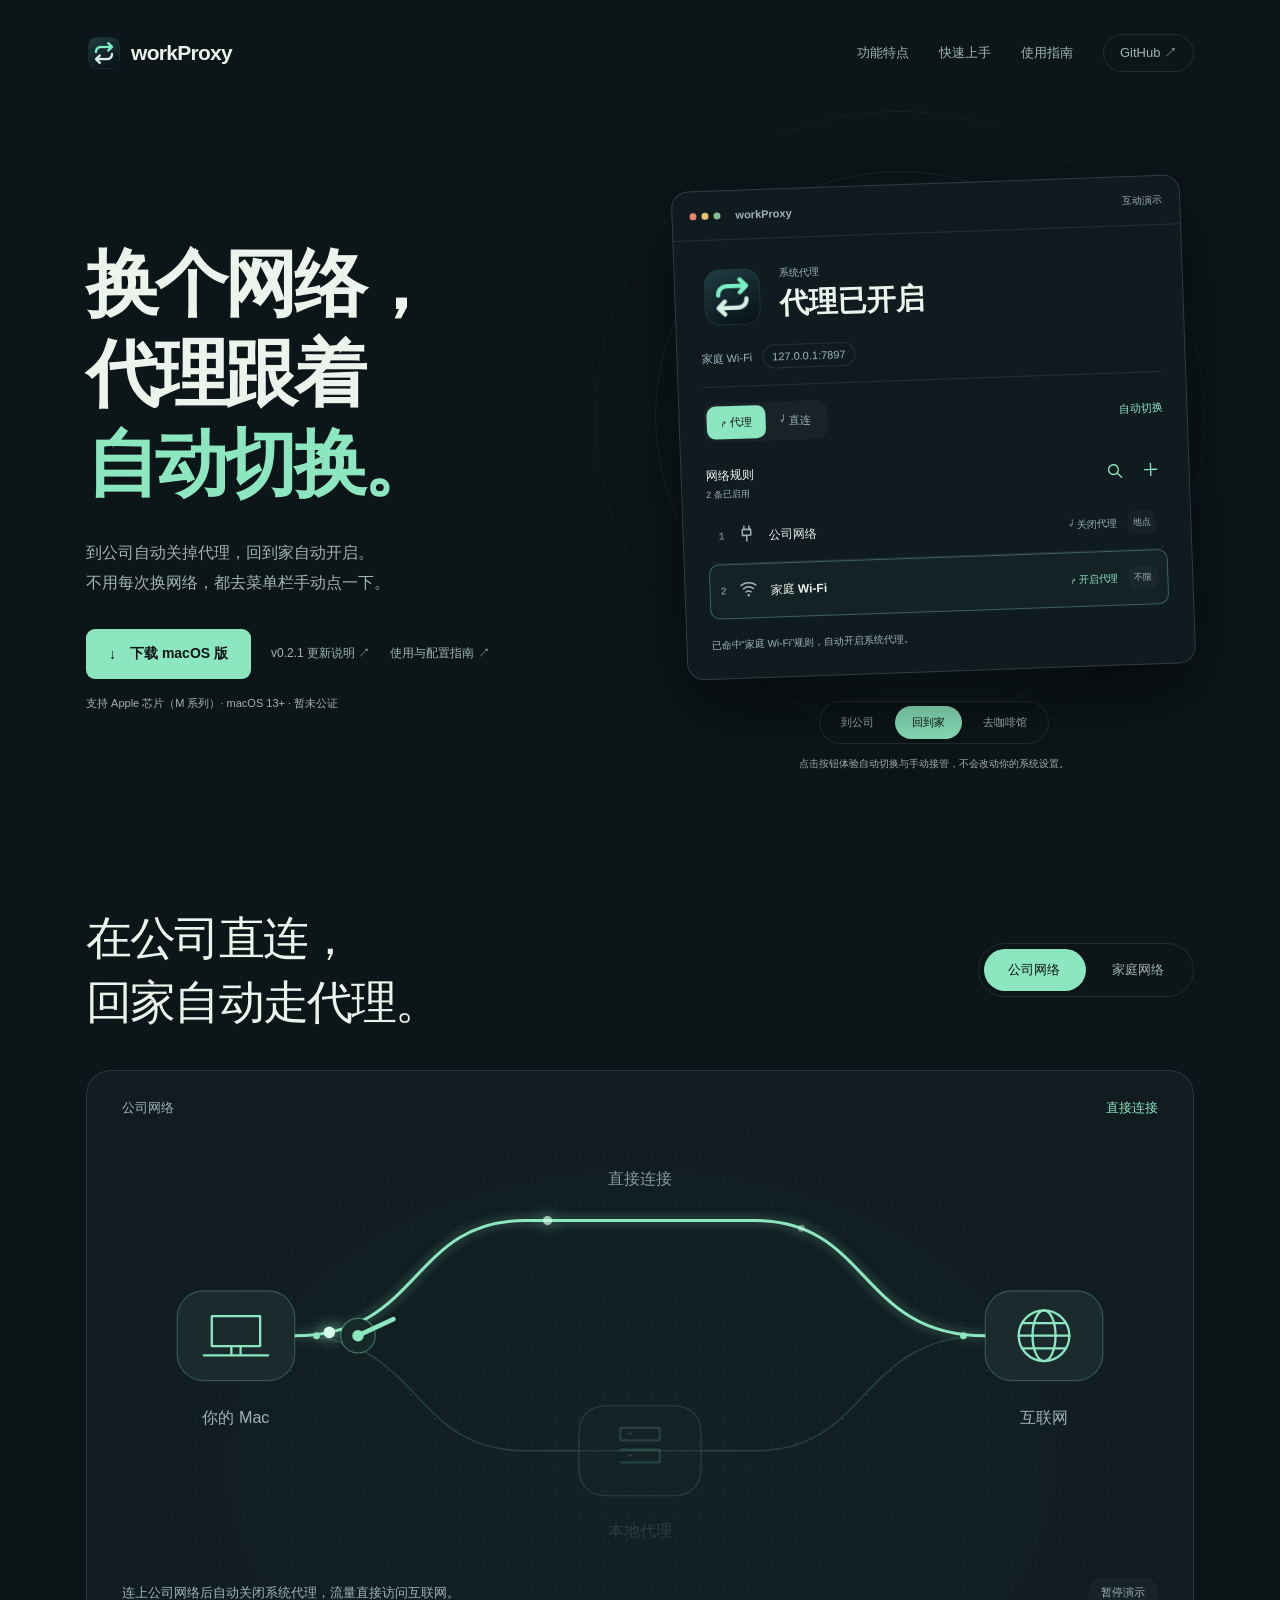
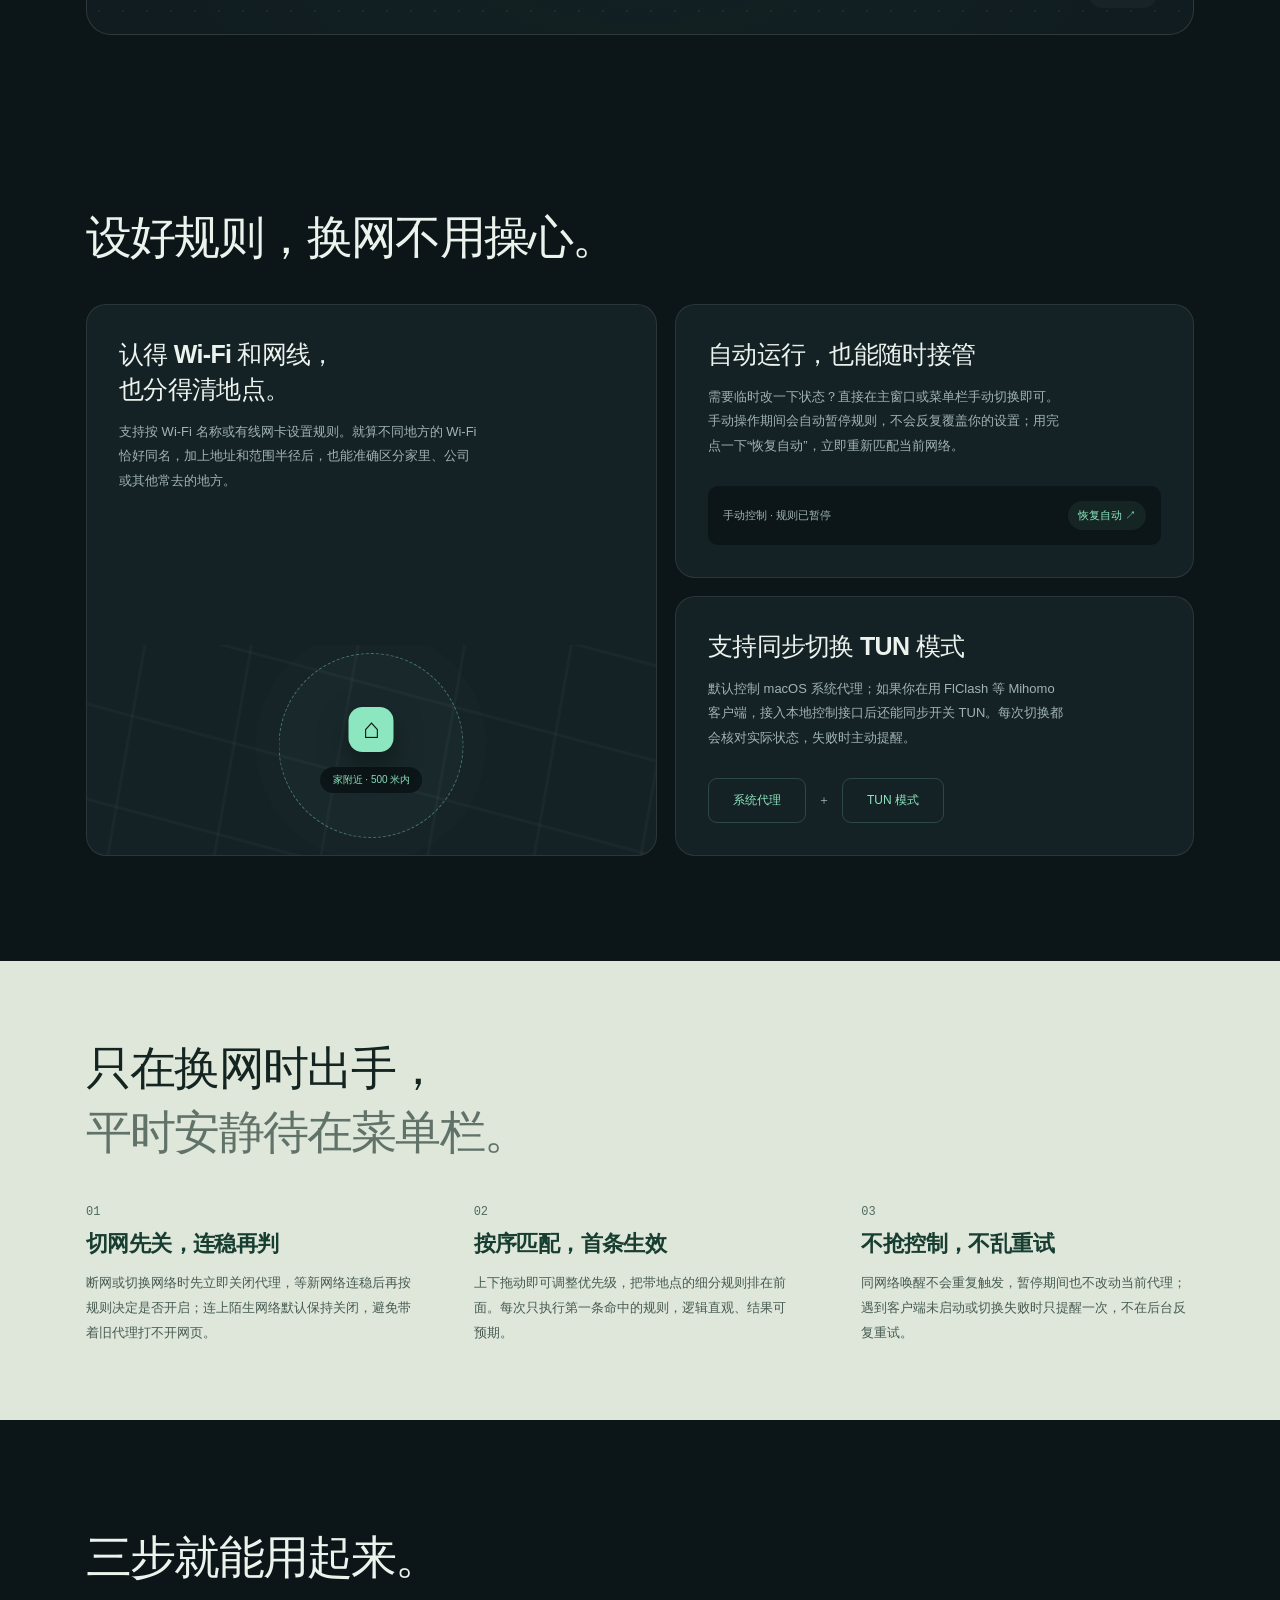
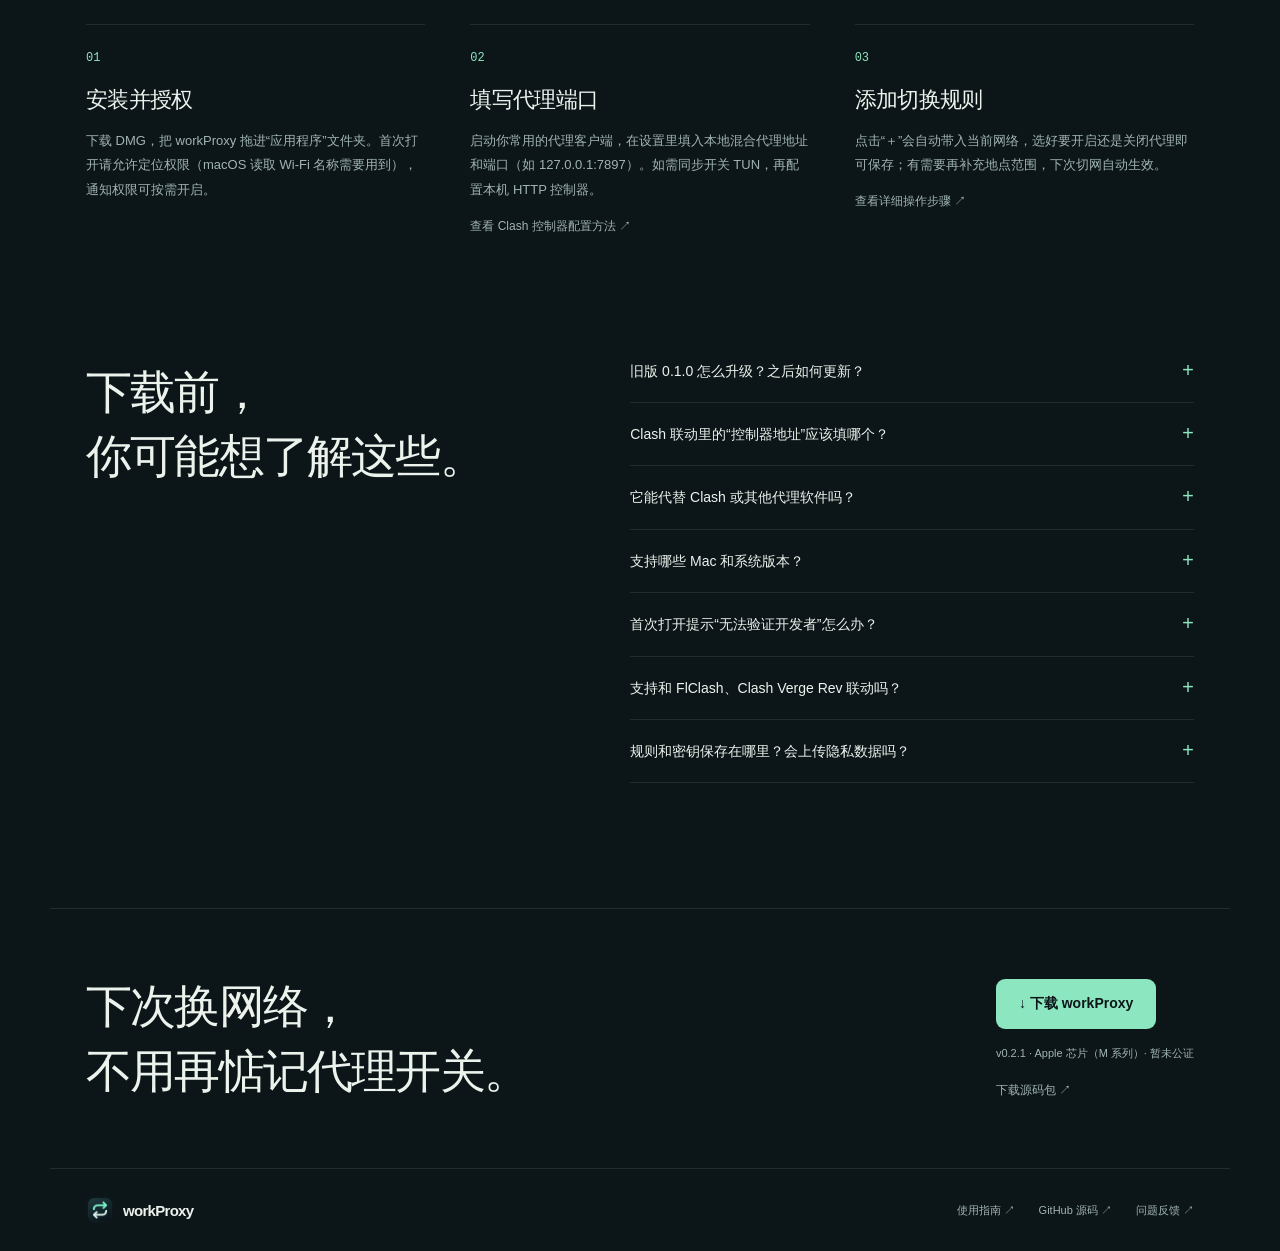
==== commit a46d4b7f: "docs: remove unnecessary changelog callouts from homepage" ====
--- a/site/index.html
+++ b/site/index.html
@@ -91,12 +91,8 @@
 <article class="feature"><h3>支持同步切换 TUN 模式</h3><p>默认控制 macOS 系统代理；如果你在用 FlClash 等 Mihomo 客户端，接入本地控制接口后还能同步开关 TUN。每次切换都会核对实际状态，失败时主动提醒。</p><div class="tun-art" aria-hidden="true"><span>系统代理</span><i>＋</i><span>TUN 模式</span></div></article>
 </div>
 </section>
-<section class="release-section wrap" aria-label="0.2.1 版本亮点">
-<div><span class="release-label">最新版本 · v0.2.1</span><h2>切换更干脆，<br>更新也更省心。</h2></div>
-<div class="release-features"><article><h3>切网立即重置，不再苦等 3 秒</h3><p>检测到断网或切换网络时立即先关闭代理，等新网络连稳后再按规则决定是否开启；同网络断线重连也会重新匹配。</p></article><article><h3>支持应用内一键更新</h3><p>自动检查新发布的正式版本，确认后直接下载、校验签名并完成安装重启，不用每次手动搬运安装包。</p><a class="text-link" href="./guide.html#updates">查看升级与更新说明 ↗</a></article></div>
-</section>
 <section class="quiet-band">
-<div class="wrap quiet-content"><h2>只在换网时出手，<br><span>平时安静待在菜单栏。</span></h2><div class="quiet-facts"><p><b><span>01</span>陌生网络默认直连</b>连上咖啡馆、酒店等未设规则的新网络时，默认保持代理关闭，避免带着旧代理导致网页或认证页打不开。</p><p><b><span>02</span>按序匹配，首条生效</b>上下拖动即可调整优先级，把带地点的细分规则排在前面。每次只执行第一条命中的规则，逻辑直观、结果可预期。</p><p><b><span>03</span>不抢控制，不乱重试</b>同网络唤醒不会重复触发，暂停期间也不改动当前代理；遇到客户端未启动或切换失败时只提醒一次，不在后台反复重试。</p></div></div>
+<div class="wrap quiet-content"><h2>只在换网时出手，<br><span>平时安静待在菜单栏。</span></h2><div class="quiet-facts"><p><b><span>01</span>切网先关，连稳再判</b>断网或切换网络时先立即关闭代理，等新网络连稳后再按规则决定是否开启；连上陌生网络默认保持关闭，避免带着旧代理打不开网页。</p><p><b><span>02</span>按序匹配，首条生效</b>上下拖动即可调整优先级，把带地点的细分规则排在前面。每次只执行第一条命中的规则，逻辑直观、结果可预期。</p><p><b><span>03</span>不抢控制，不乱重试</b>同网络唤醒不会重复触发，暂停期间也不改动当前代理；遇到客户端未启动或切换失败时只提醒一次，不在后台反复重试。</p></div></div>
 </section>
 <section id="start" class="section wrap start">
 <div class="section-heading"><h2>三步就能用起来。</h2></div>
